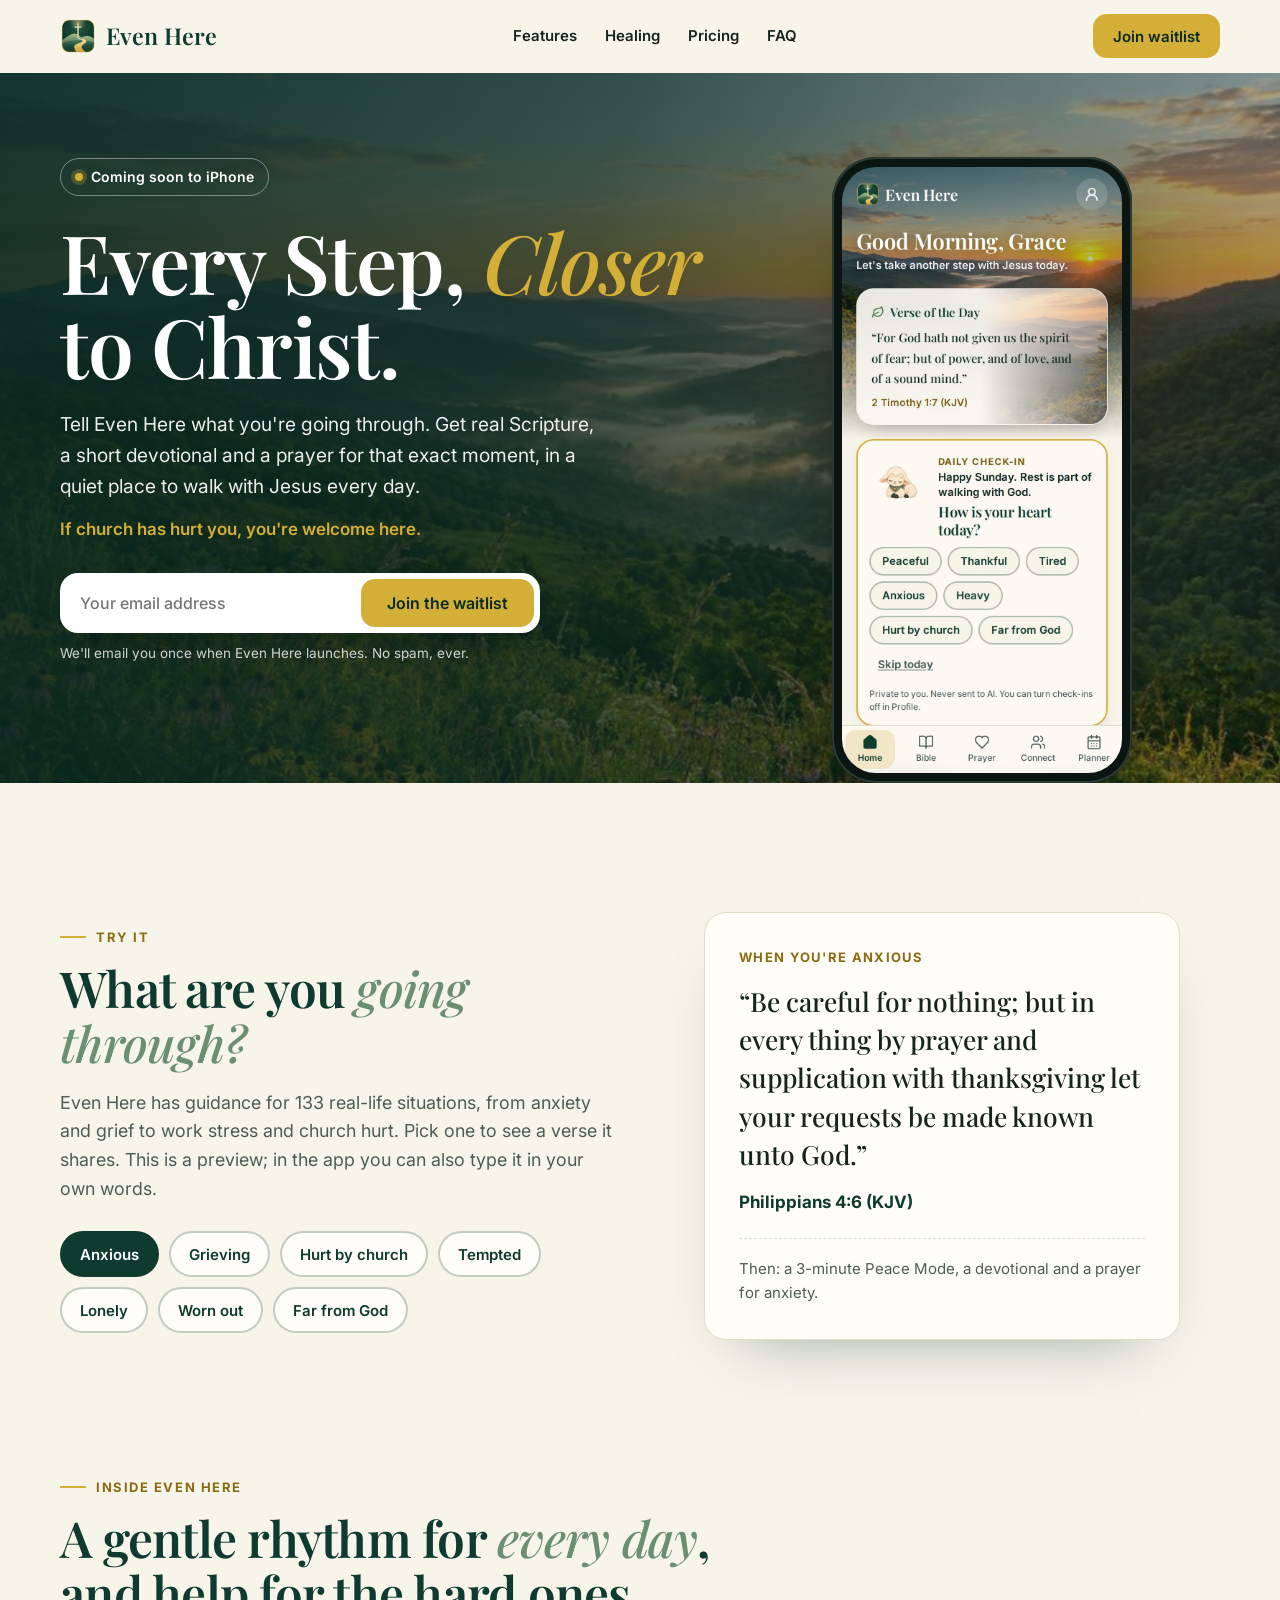
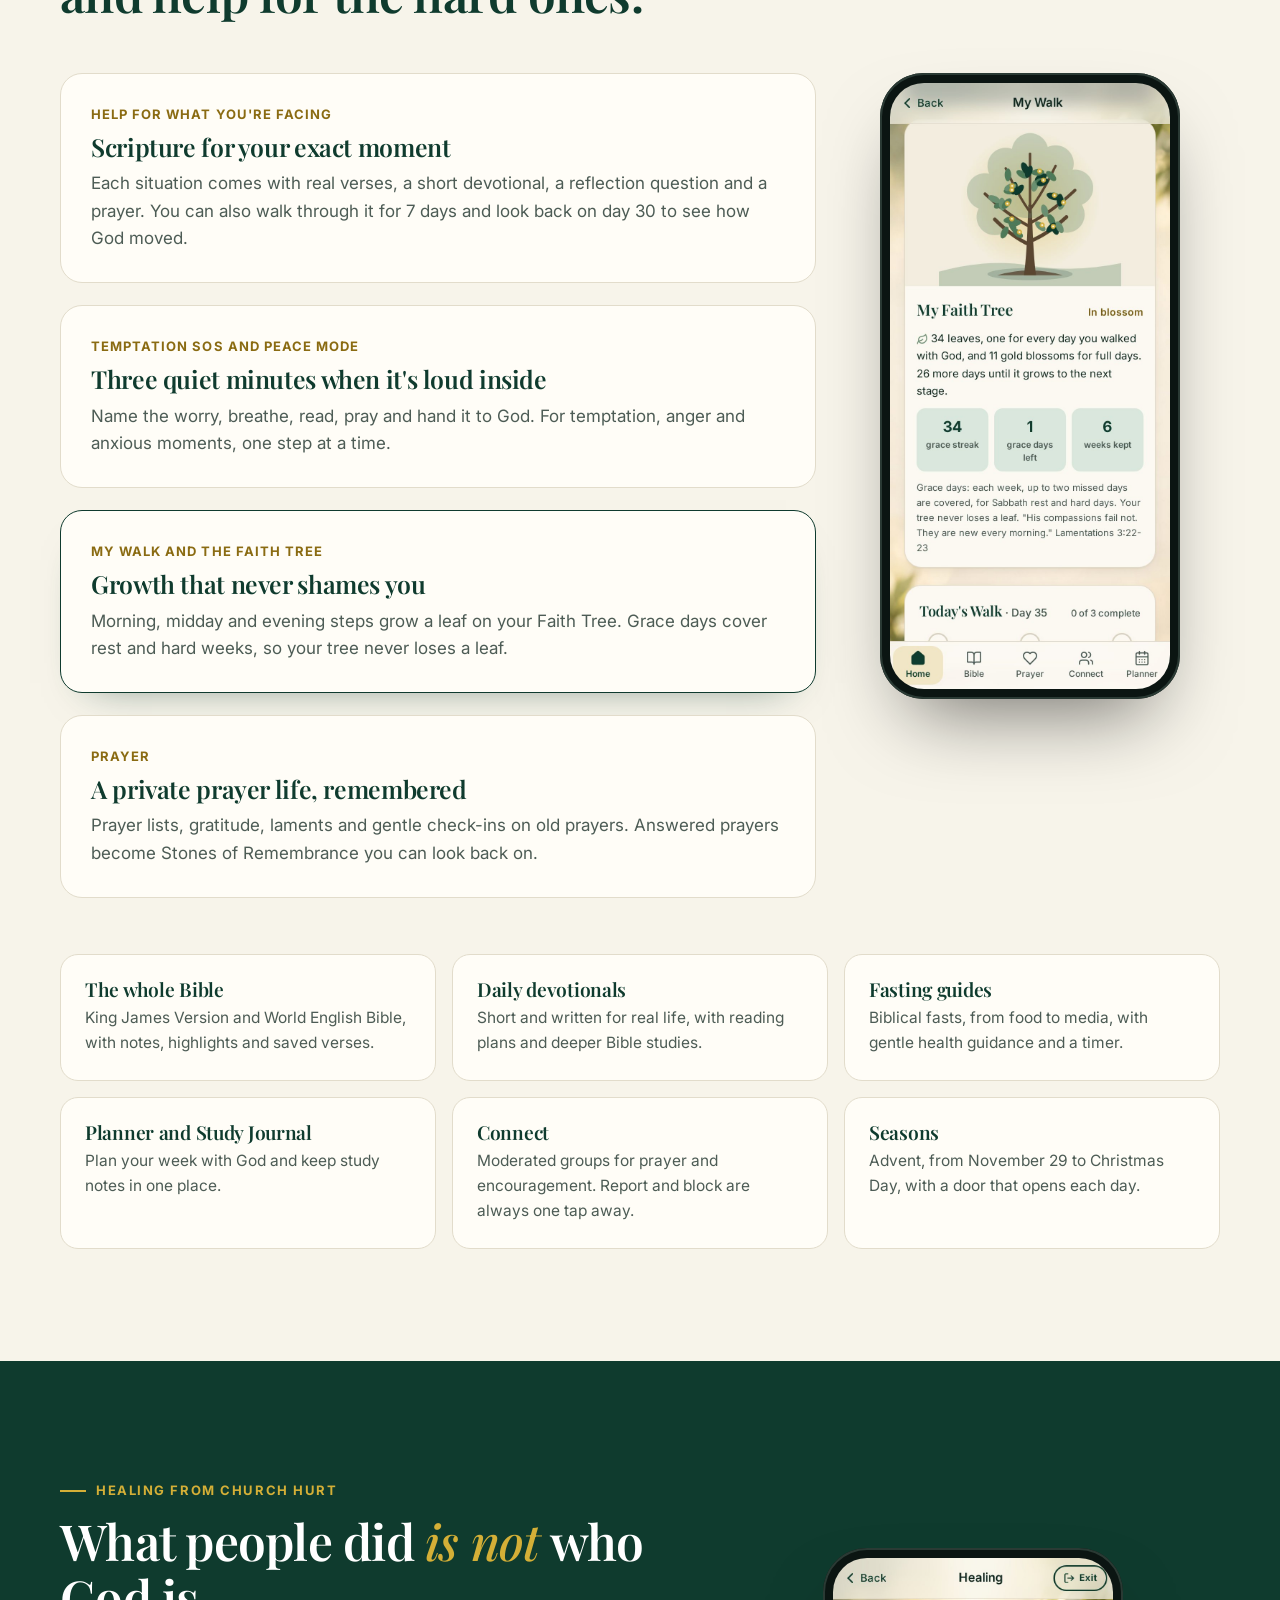
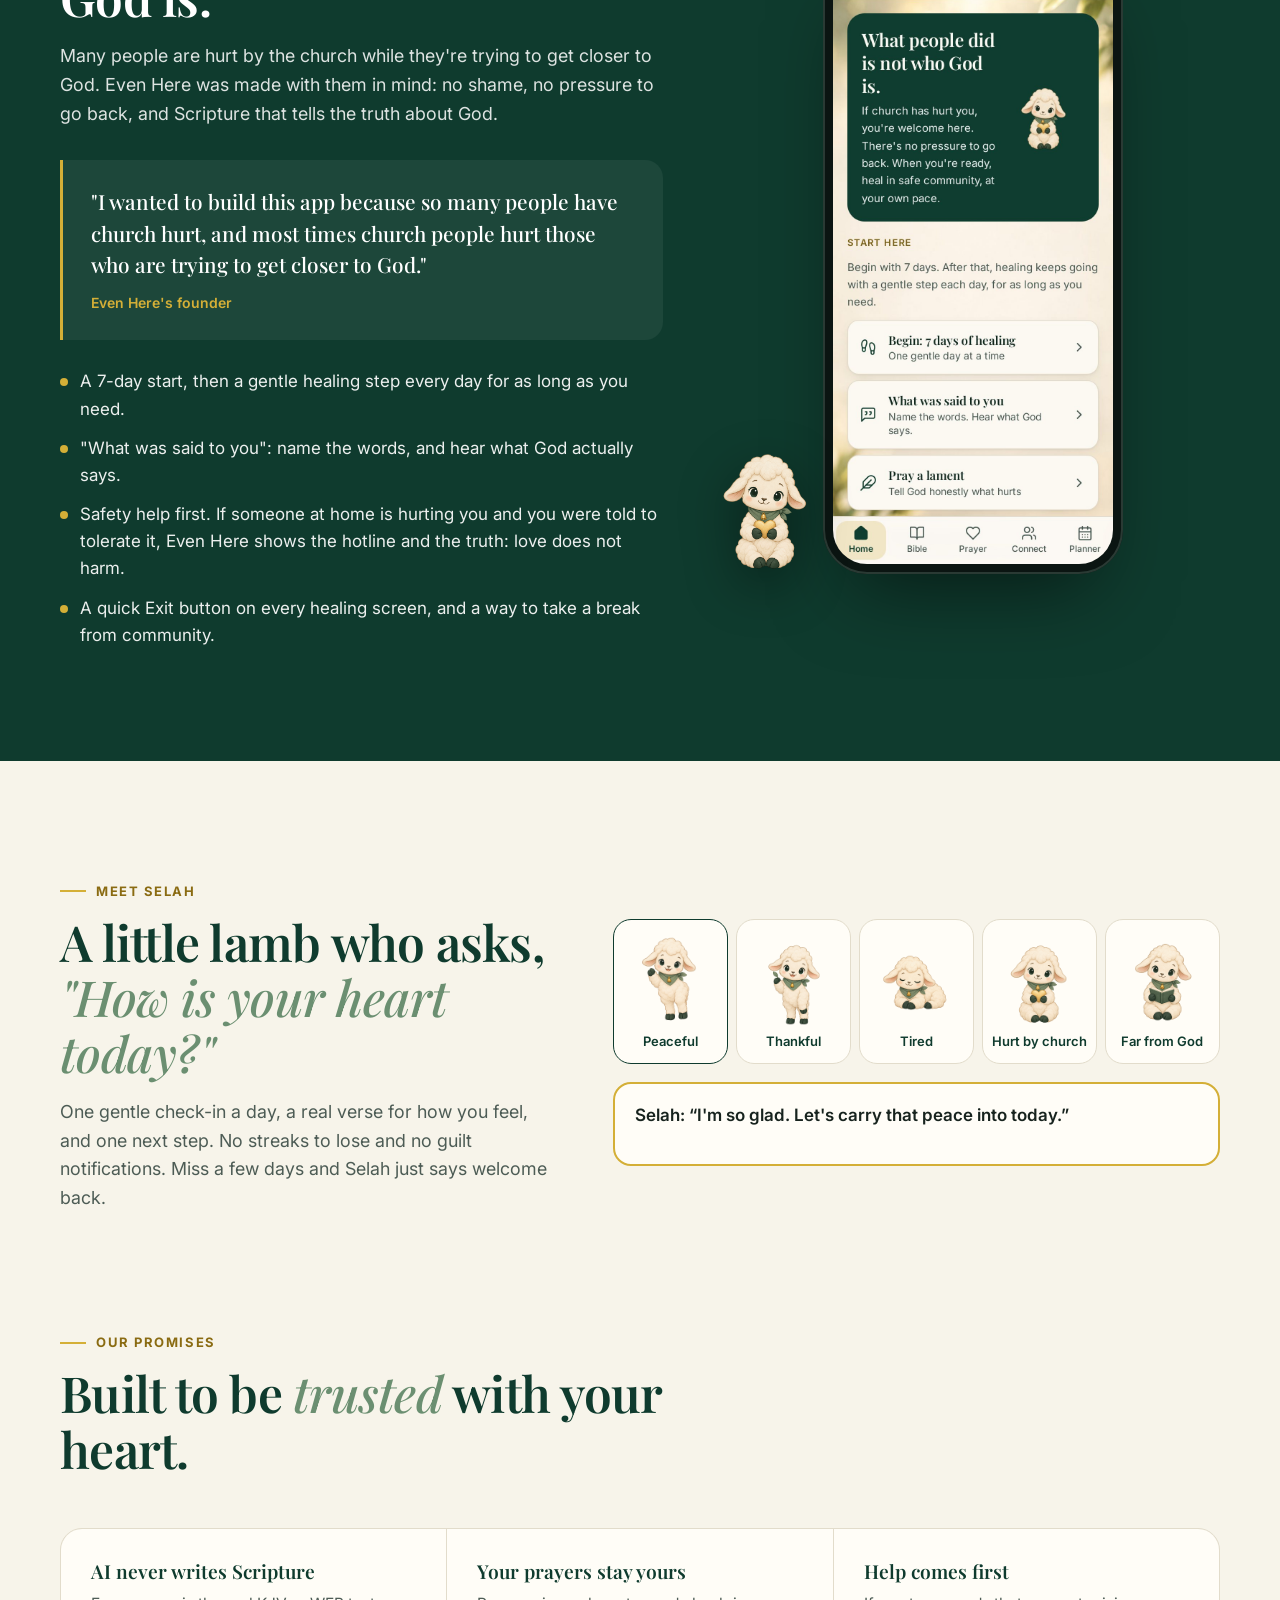
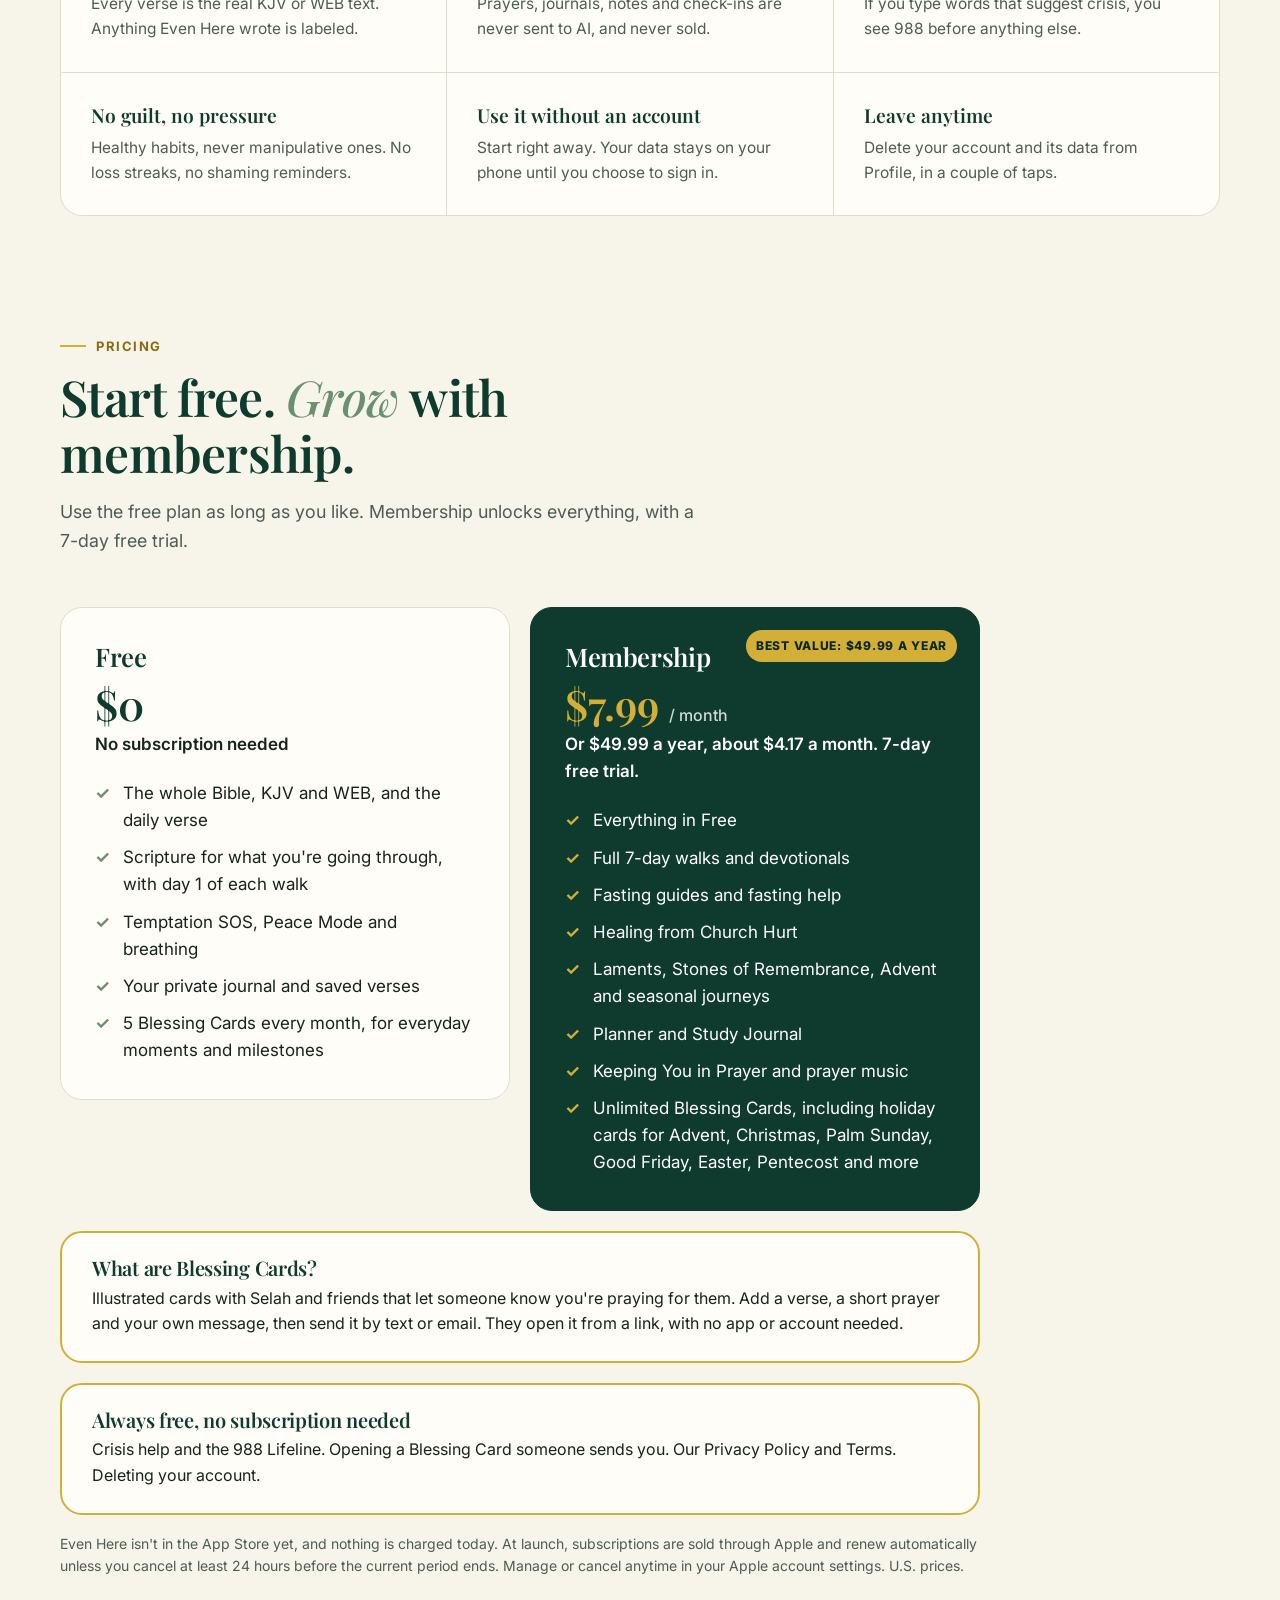
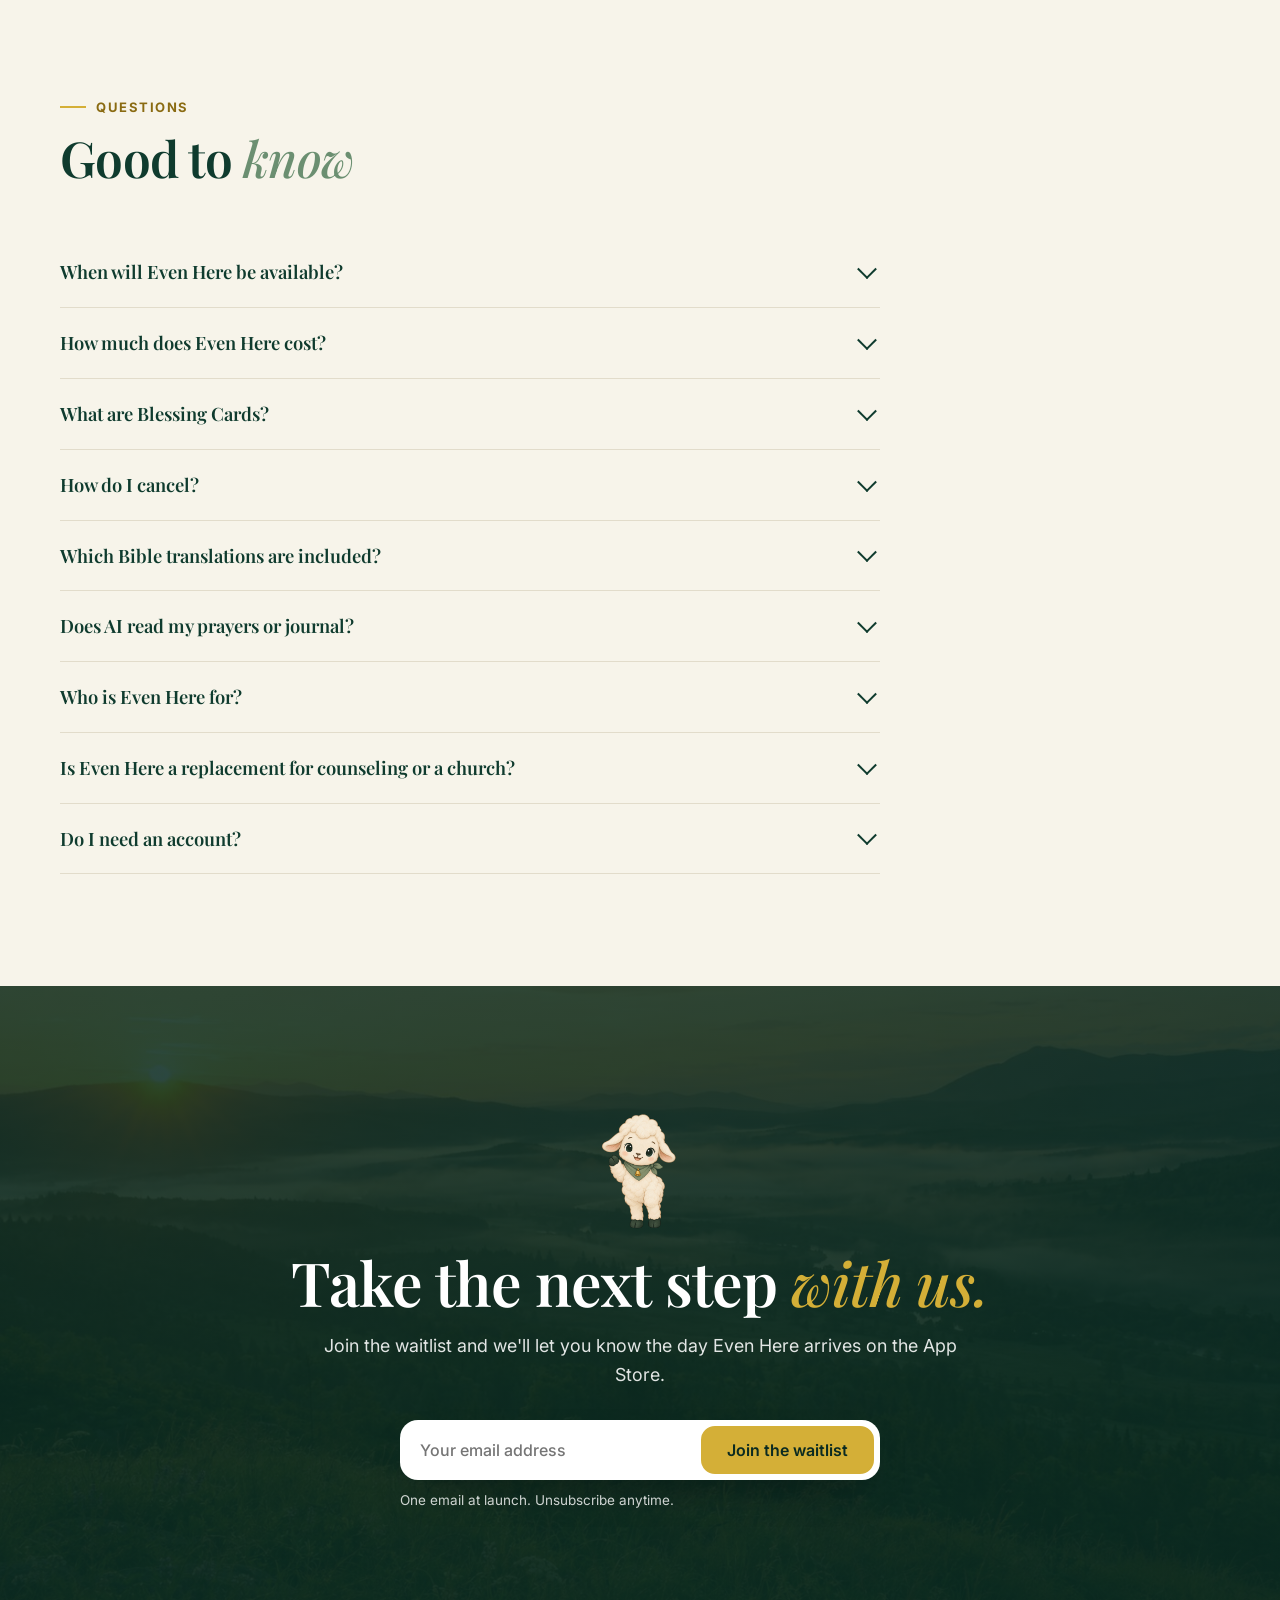
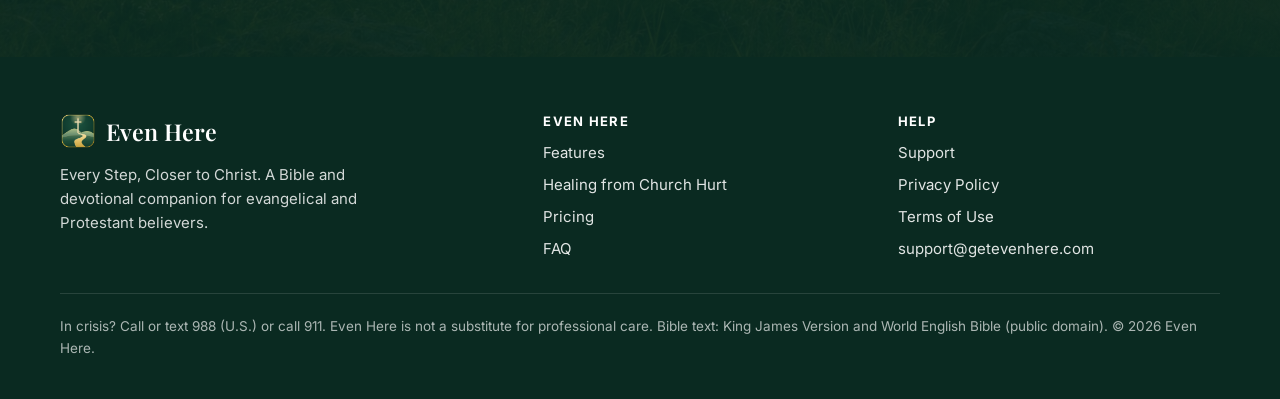
==== index.html @ 56579737 "Update website" ====
<!doctype html>
<html lang="en" class="no-js"><head>
<meta charset="utf-8" /><meta name="viewport" content="width=device-width, initial-scale=1" />
<title>Even Here | Every Step, Closer to Christ</title><meta name="description" content="A Bible and devotional app for what you&#x27;re going through: real Scripture, devotionals, prayer, fasting guides and healing from church hurt. Coming soon to iPhone." />
<meta name="theme-color" content="#0F3B2E" />
<meta property="og:title" content="Even Here | Every Step, Closer to Christ" /><meta property="og:description" content="A Bible and devotional app for what you&#x27;re going through: real Scripture, devotionals, prayer, fasting guides and healing from church hurt. Coming soon to iPhone." /><meta property="og:image" content="assets/logo-lockup.png" />
<link rel="icon" href="assets/favicon.png" /><link rel="apple-touch-icon" href="assets/apple-touch-icon.png" />
<link rel="preconnect" href="https://fonts.googleapis.com" /><link rel="preconnect" href="https://fonts.gstatic.com" crossorigin />
<link href="https://fonts.googleapis.com/css2?family=Inter:wght@400;500;600;700&family=Playfair+Display:ital,wght@0,500;0,600;0,700;1,500;1,600&display=swap" rel="stylesheet" />
<link rel="stylesheet" href="styles.css" />
</head><body id="top">
<a class="skip" href="#main">Skip to content</a>
<header class="nav"><div class="wrap">
  <a class="brand" href="#top" aria-label="Even Here home"><img src="assets/logo.png" alt="" width="36" height="36" />Even Here</a>
  <nav aria-label="Main"><ul><li><a href="#features">Features</a></li><li><a href="#healing">Healing</a></li><li><a href="#pricing">Pricing</a></li><li><a href="#faq">FAQ</a></li></ul></nav>
  <a class="btn gold" href="#wl-hero">Join waitlist</a>
</div></header>
<main id="main">
  <section class="hero">
    <div class="bg" aria-hidden="true" data-parallax></div>
    <div class="wrap">
      <div class="copy">
        <span class="badge-soon"><i></i> Coming soon to iPhone</span>
        <h1>Every Step, <em>Closer</em> to Christ.</h1>
        <p class="sub">Tell Even Here what you're going through. Get real Scripture, a short devotional and a prayer for that exact moment, in a quiet place to walk with Jesus every day.</p>
        <p class="welcome">If church has hurt you, you're welcome here.</p>
        <form class="waitlist" data-waitlist="hero" novalidate>
          <label for="wl-hero" class="sr">Email address</label>
          <div class="row">
            <input id="wl-hero" type="email" name="email" autocomplete="email" placeholder="Your email address" required maxlength="254" />
            <button class="btn gold" type="submit">Join the waitlist</button>
          </div>
          <p class="note">We'll email you once when Even Here launches. No spam, ever.</p>
          <p class="msg" role="status" aria-live="polite"></p>
        </form>
      </div>
      <div class="phone"><img src="assets/shots/home.jpg" alt="Even Here Home screen with the Verse of the Day and a daily check-in from Selah the lamb" width="390" height="844" fetchpriority="high" /></div>
    </div>
  </section>

  <section class="block" id="try">
    <div class="wrap try">
      <div class="reveal">
        <span class="kicker">Try it</span>
        <h2>What are you <em>going through?</em></h2>
        <p class="lede" style="margin-top:18px">Even Here has guidance for 133 real-life situations, from anxiety and grief to work stress and church hurt. Pick one to see a verse it shares. This is a preview; in the app you can also type it in your own words.</p>
        <div class="chips" role="group" aria-label="Choose a situation"></div>
      </div>
      <figure class="verse reveal" aria-live="polite">
        <div class="for"></div>
        <blockquote></blockquote>
        <cite></cite>
        <p class="then"></p>
      </figure>
    </div>
  </section>

  <section class="block" id="features" style="padding-top:0">
    <div class="wrap">
      <div class="head reveal">
        <span class="kicker">Inside Even Here</span>
        <h2>A gentle rhythm for <em>every day</em>, and help for the hard ones.</h2>
      </div>
      <div class="tour">
        <div class="steps">
          <article class="step" data-shot="assets/shots/situation.jpg">
            <div class="tag">Help for what you're facing</div>
            <h3>Scripture for your exact moment</h3>
            <p>Each situation comes with real verses, a short devotional, a reflection question and a prayer. You can also walk through it for 7 days and look back on day 30 to see how God moved.</p>
            <div class="phone sm mobile-shot"><img src="assets/shots/situation.jpg" alt="Anxiety and constant worry situation page" loading="lazy" width="390" height="844" /></div>
          </article>
          <article class="step" data-shot="assets/shots/peace.jpg">
            <div class="tag">Temptation SOS and Peace Mode</div>
            <h3>Three quiet minutes when it's loud inside</h3>
            <p>Name the worry, breathe, read, pray and hand it to God. For temptation, anger and anxious moments, one step at a time.</p>
            <div class="phone sm mobile-shot"><img src="assets/shots/peace.jpg" alt="Peace Mode, step 1: name what's weighing on you" loading="lazy" width="390" height="844" /></div>
          </article>
          <article class="step" data-shot="assets/shots/walk.jpg">
            <div class="tag">My Walk and the Faith Tree</div>
            <h3>Growth that never shames you</h3>
            <p>Morning, midday and evening steps grow a leaf on your Faith Tree. Grace days cover rest and hard weeks, so your tree never loses a leaf.</p>
            <div class="phone sm mobile-shot"><img src="assets/shots/walk.jpg" alt="My Walk with a Faith Tree in blossom" loading="lazy" width="390" height="844" /></div>
          </article>
          <article class="step" data-shot="assets/shots/prayer.jpg">
            <div class="tag">Prayer</div>
            <h3>A private prayer life, remembered</h3>
            <p>Prayer lists, gratitude, laments and gentle check-ins on old prayers. Answered prayers become Stones of Remembrance you can look back on.</p>
            <div class="phone sm mobile-shot"><img src="assets/shots/prayer.jpg" alt="Prayer tab with prayer lists, laments and Stones of Remembrance" loading="lazy" width="390" height="844" /></div>
          </article>
        </div>
        <div class="stick" aria-hidden="true"><div class="phone"><img id="tour-shot" src="assets/shots/situation.jpg" alt="" width="390" height="844" /></div></div>
      </div>

      <div class="grid">
        <div class="card reveal"><h3>The whole Bible</h3><p>King James Version and World English Bible, with notes, highlights and saved verses.</p></div>
        <div class="card reveal"><h3>Daily devotionals</h3><p>Short and written for real life, with reading plans and deeper Bible studies.</p></div>
        <div class="card reveal"><h3>Fasting guides</h3><p>Biblical fasts, from food to media, with gentle health guidance and a timer.</p></div>
        <div class="card reveal"><h3>Planner and Study Journal</h3><p>Plan your week with God and keep study notes in one place.</p></div>
        <div class="card reveal"><h3>Connect</h3><p>Moderated groups for prayer and encouragement. Report and block are always one tap away.</p></div>
        <div class="card reveal"><h3>Seasons</h3><p>Advent, from November 29 to Christmas Day, with a door that opens each day.</p></div>
      </div>
    </div>
  </section>

  <section class="block dark healing" id="healing">
    <div class="wrap">
      <div class="reveal">
        <span class="kicker">Healing from Church Hurt</span>
        <h2>What people did <em>is not</em> who God is.</h2>
        <p class="lede" style="margin-top:18px">Many people are hurt by the church while they're trying to get closer to God. Even Here was made with them in mind: no shame, no pressure to go back, and Scripture that tells the truth about God.</p>
        <div class="quote">
          <p>"I wanted to build this app because so many people have church hurt, and most times church people hurt those who are trying to get closer to God."</p>
          <span>Even Here's founder</span>
        </div>
        <ul>
          <li>A 7-day start, then a gentle healing step every day for as long as you need.</li>
          <li>"What was said to you": name the words, and hear what God actually says.</li>
          <li>Safety help first. If someone at home is hurting you and you were told to tolerate it, Even Here shows the hotline and the truth: love does not harm.</li>
          <li>A quick Exit button on every healing screen, and a way to take a break from community.</li>
        </ul>
      </div>
      <div class="art reveal">
        <div class="phone"><img src="assets/shots/healing.jpg" alt="Healing from Church Hurt screen" loading="lazy" width="390" height="844" /></div>
        <img class="lamb" src="assets/lamb-comfort.png" alt="" width="512" height="512" />
      </div>
    </div>
  </section>

  <section class="block" id="selah">
    <div class="wrap selah">
      <div class="reveal">
        <span class="kicker">Meet Selah</span>
        <h2>A little lamb who asks, <em>"How is your heart today?"</em></h2>
        <p class="lede" style="margin-top:18px">One gentle check-in a day, a real verse for how you feel, and one next step. No streaks to lose and no guilt notifications. Miss a few days and Selah just says welcome back.</p>
      </div>
      <div class="reveal">
        <div class="poses" role="group" aria-label="Selah's check-ins"></div>
        <p class="say" aria-live="polite"></p>
      </div>
    </div>
  </section>

  <section class="block" id="promises" style="padding-top:0">
    <div class="wrap">
      <div class="head reveal">
        <span class="kicker">Our promises</span>
        <h2>Built to be <em>trusted</em> with your heart.</h2>
      </div>
      <div class="promises reveal">
        <div class="promise"><b>AI never writes Scripture</b><p>Every verse is the real KJV or WEB text. Anything Even Here wrote is labeled.</p></div>
        <div class="promise"><b>Your prayers stay yours</b><p>Prayers, journals, notes and check-ins are never sent to AI, and never sold.</p></div>
        <div class="promise"><b>Help comes first</b><p>If you type words that suggest crisis, you see 988 before anything else.</p></div>
        <div class="promise"><b>No guilt, no pressure</b><p>Healthy habits, never manipulative ones. No loss streaks, no shaming reminders.</p></div>
        <div class="promise"><b>Use it without an account</b><p>Start right away. Your data stays on your phone until you choose to sign in.</p></div>
        <div class="promise"><b>Leave anytime</b><p>Delete your account and its data from Profile, in a couple of taps.</p></div>
      </div>
    </div>
  </section>

  <section class="block" id="pricing" style="padding-top:0">
    <div class="wrap">
      <div class="head reveal">
        <span class="kicker">Pricing</span>
        <h2>Start free. <em>Grow</em> with membership.</h2>
        <p class="lede">Use the free plan as long as you like. Membership unlocks everything, with a 7-day free trial.</p>
      </div>
      <div class="plans">
        <div class="plan reveal">
          <h3>Free</h3>
          <div class="price">$0</div>
          <p style="margin-top:6px;font-weight:600">No subscription needed</p>
          <ul>
            <li>The whole Bible, KJV and WEB, and the daily verse</li>
            <li>Scripture for what you're going through, with day 1 of each walk</li>
            <li>Temptation SOS, Peace Mode and breathing</li>
            <li>Your private journal and saved verses</li>
            <li>5 Blessing Cards every month, for everyday moments and milestones</li>
          </ul>
        </div>
        <div class="plan plus reveal">
          <span class="soon">Best value: $49.99 a year</span>
          <h3>Membership</h3>
          <div class="price">$7.99 <small>/ month</small></div>
          <p style="margin-top:6px;font-weight:600">Or $49.99 a year, about $4.17 a month. 7-day free trial.</p>
          <ul>
            <li>Everything in Free</li>
            <li>Full 7-day walks and devotionals</li>
            <li>Fasting guides and fasting help</li>
            <li>Healing from Church Hurt</li>
            <li>Laments, Stones of Remembrance, Advent and seasonal journeys</li>
            <li>Planner and Study Journal</li>
            <li>Keeping You in Prayer and prayer music</li>
            <li>Unlimited Blessing Cards, including holiday cards for Advent, Christmas, Palm Sunday, Good Friday, Easter, Pentecost and more</li>
          </ul>
        </div>
      </div>
      <div class="always reveal">
        <h3>What are Blessing Cards?</h3>
        <p>Illustrated cards with Selah and friends that let someone know you're praying for them. Add a verse, a short prayer and your own message, then send it by text or email. They open it from a link, with no app or account needed.</p>
      </div>
      <div class="always reveal">
        <h3>Always free, no subscription needed</h3>
        <p>Crisis help and the 988 Lifeline. Opening a Blessing Card someone sends you. Our Privacy Policy and Terms. Deleting your account.</p>
      </div>
      <p class="fine center reveal">Even Here isn't in the App Store yet, and nothing is charged today. At launch, subscriptions are sold through Apple and renew automatically unless you cancel at least 24 hours before the current period ends. Manage or cancel anytime in your Apple account settings. U.S. prices.</p>
    </div>
  </section>

  <section class="block" id="faq" style="padding-top:0">
    <div class="wrap">
      <div class="head reveal"><span class="kicker">Questions</span><h2>Good to <em>know</em></h2></div>
      <div class="faq"><details><summary>When will Even Here be available?</summary><div class="a"><p>Even Here is in private testing now and coming to iPhone. Join the waitlist and we&#x27;ll email you once on launch day.</p></div></details><details><summary>How much does Even Here cost?</summary><div class="a"><p>Even Here has a free plan, and membership is $7.99 a month or $49.99 a year with a 7-day free trial. Free includes the Bible, Scripture for what you&#x27;re going through, Temptation SOS, Peace Mode, a private journal and 5 Blessing Cards every month. Membership unlocks everything else, and there&#x27;s no weekly plan.</p><p>Some things are always free: crisis help, opening a Blessing Card someone sends you, our Privacy Policy and Terms, and deleting your account.</p></div></details><details><summary>What are Blessing Cards?</summary><div class="a"><p>Blessing Cards are illustrated cards that let someone know you&#x27;re praying for them, with a verse, a short prayer and your own message. The person opens it from a link, with no app or account needed.</p></div></details><details><summary>How do I cancel?</summary><div class="a"><p>Subscriptions are handled by Apple. Cancel anytime in your iPhone&#x27;s Settings under your Apple Account, then Subscriptions. Cancel at least 24 hours before your trial or billing period ends to avoid the next charge. Even Here isn&#x27;t in the App Store yet, so nothing is charged today.</p></div></details><details><summary>Which Bible translations are included?</summary><div class="a"><p>The King James Version and the World English Bible, both in the public domain. Every verse is the real text, never written or changed by AI.</p></div></details><details><summary>Does AI read my prayers or journal?</summary><div class="a"><p>No. Prayers, journal entries, notes, check-ins and healing reflections are never sent to AI. Only the words you type into &quot;What are you facing?&quot; are used to suggest a matching situation, and they aren&#x27;t stored.</p></div></details><details><summary>Who is Even Here for?</summary><div class="a"><p>Evangelical and Protestant Christians, new believers, and anyone walking back toward God, including people who have been hurt by church.</p></div></details><details><summary>Is Even Here a replacement for counseling or a church?</summary><div class="a"><p>No. Even Here is a devotional companion. It isn&#x27;t therapy, medical advice or emergency help. If you&#x27;re in crisis, call or text 988 in the U.S., or call 911.</p></div></details><details><summary>Do I need an account?</summary><div class="a"><p>No. You can start right away and everything stays on your phone. Sign in if you want your saved verses and journal to sync, and delete your account anytime from Profile.</p></div></details></div>
    </div>
  </section>

  <section class="block closing">
    <div class="bg" aria-hidden="true"></div>
    <div class="wrap">
      <img class="lamb reveal" src="assets/lamb-hello.png" alt="Selah the lamb waving" width="512" height="512" />
      <h2 class="reveal">Take the next step <em>with us.</em></h2>
      <p class="lede reveal" style="margin:16px auto 0;text-align:center">Join the waitlist and we'll let you know the day Even Here arrives on the App Store.</p>
      <form class="waitlist" data-waitlist="closing" novalidate>
        <label for="wl-close" class="sr">Email address</label>
        <div class="row">
          <input id="wl-close" type="email" name="email" autocomplete="email" placeholder="Your email address" required maxlength="254" />
          <button class="btn gold" type="submit">Join the waitlist</button>
        </div>
        <p class="note">One email at launch. Unsubscribe anytime.</p>
        <p class="msg" role="status" aria-live="polite"></p>
      </form>
    </div>
  </section>
</main>

<footer><div class="wrap">
  <div><a class="brand" href="index.html"><img src="assets/logo.png" alt="" width="36" height="36" />Even Here</a>
  <p style="margin-top:14px;max-width:34ch">Every Step, Closer to Christ. A Bible and devotional companion for evangelical and Protestant believers.</p></div>
  <div><h4>Even Here</h4><ul><li><a href="index.html#features">Features</a></li><li><a href="index.html#healing">Healing from Church Hurt</a></li><li><a href="index.html#pricing">Pricing</a></li><li><a href="index.html#faq">FAQ</a></li></ul></div>
  <div><h4>Help</h4><ul><li><a href="support.html">Support</a></li><li><a href="privacy.html">Privacy Policy</a></li><li><a href="terms.html">Terms of Use</a></li><li><a href="mailto:support@getevenhere.com">support@getevenhere.com</a></li></ul></div>
  <p class="legal">In crisis? Call or text 988 (U.S.) or call 911. Even Here is not a substitute for professional care. Bible text: King James Version and World English Bible (public domain). © 2026 Even Here.</p>
</div></footer>
<script src="main.js" defer></script>
</body></html>
---- styles.css ----
:root {
  --forest: #0f3b2e;
  --forest-2: #0a2a21;
  --sage: #6b8f71;
  --sage-soft: #e3ebe2;
  --cream: #f7f4ea;
  --paper: #fffdf7;
  --gold: #d4af37;
  --gold-ink: #8a6b12;
  --ink: #17231e;
  --muted: #4d5c55;
  --line: #e2dccb;
  --serif: "Playfair Display", Georgia, serif;
  --sans: "Inter", system-ui, -apple-system, sans-serif;
  --r: 22px;
  --wrap: 1160px;
}
* { box-sizing: border-box; }
html { scroll-behavior: smooth; }
@media (prefers-reduced-motion: reduce) { html { scroll-behavior: auto; } *, *::before, *::after { animation: none !important; transition: none !important; } }
body { margin: 0; background: var(--cream); color: var(--ink); font: 400 17px/1.6 var(--sans); -webkit-font-smoothing: antialiased; }
img { max-width: 100%; height: auto; display: block; }
a { color: inherit; }
h1, h2, h3 { font-family: var(--serif); font-weight: 600; letter-spacing: -0.015em; line-height: 1.12; margin: 0; color: var(--forest); }
h2 { font-size: clamp(2rem, 4.2vw, 3.1rem); }
h2 em, h1 em { font-style: italic; font-weight: 500; color: var(--sage); }
.dark h2 em, .dark h1 em { color: var(--gold); }
p { margin: 0; }
.wrap { width: min(var(--wrap), 100% - 40px); margin-inline: auto; }
.kicker { font: 700 13px/1 var(--sans); letter-spacing: .12em; text-transform: uppercase; color: var(--gold-ink); margin-bottom: 16px; display: inline-flex; gap: 10px; align-items: center; }
.kicker::before { content: ""; width: 26px; height: 2px; background: var(--gold); }
.dark .kicker { color: var(--gold); }
.lede { font-size: 1.12rem; color: var(--muted); max-width: 40rem; }
.dark { background: var(--forest); color: #eef2ec; }
.dark h2, .dark h3 { color: #fff; }
.dark .lede { color: rgba(255,255,255,.86); }
.skip { position: absolute; left: -999px; top: 8px; background: var(--forest); color: #fff; padding: 10px 14px; border-radius: 10px; z-index: 100; }
.skip:focus { left: 8px; }
:focus-visible { outline: 3px solid var(--gold); outline-offset: 3px; border-radius: 6px; }

/* Buttons */
.btn { display: inline-flex; align-items: center; justify-content: center; gap: 8px; height: 52px; padding: 0 24px; border-radius: 14px; border: 2px solid var(--forest); background: var(--forest); color: #fff; font: 600 16px/1 var(--sans); text-decoration: none; cursor: pointer; transition: transform .2s ease, background .2s ease, box-shadow .2s ease; }
.btn:hover { transform: translateY(-2px); box-shadow: 0 10px 24px -12px rgba(15,59,46,.6); }
.btn.ghost { background: transparent; color: var(--forest); }
.btn.gold { background: var(--gold); border-color: var(--gold); color: var(--forest-2); }
.dark .btn.ghost { color: #fff; border-color: rgba(255,255,255,.7); }
.link { color: var(--forest); font-weight: 600; text-decoration: none; background: linear-gradient(currentColor,currentColor) 0 100%/0 2px no-repeat; transition: background-size .25s ease; }
.link:hover { background-size: 100% 2px; }

/* Nav */
.nav { position: sticky; top: 0; z-index: 50; background: rgba(247,244,234,.86); backdrop-filter: blur(12px); border-bottom: 1px solid transparent; transition: border-color .2s; }
.nav.scrolled { border-color: var(--line); }
.nav .wrap { display: flex; align-items: center; justify-content: space-between; height: 72px; gap: 20px; }
.brand { display: flex; align-items: center; gap: 10px; text-decoration: none; font: 600 1.45rem/1 var(--serif); color: var(--forest); }
.brand img { width: 36px; height: 36px; border-radius: 9px; }
.nav ul { display: flex; gap: 28px; list-style: none; margin: 0; padding: 0; }
.nav ul a { text-decoration: none; font-weight: 600; font-size: 15px; color: var(--ink); }
.nav ul a:hover { color: var(--sage); }
.nav .btn { height: 44px; padding: 0 18px; font-size: 15px; }
@media (max-width: 860px) { .nav ul { display: none; } }

/* Hero */
.hero { position: relative; overflow: hidden; }
.hero .bg { position: absolute; inset: 0; background: url(assets/hero-valley.jpg) center 40%/cover; transform: scale(1.06); }
.hero .bg::after { content: ""; position: absolute; inset: 0; background: linear-gradient(100deg, rgba(10,42,33,.92) 0%, rgba(10,42,33,.74) 45%, rgba(10,42,33,.25) 100%); }
.hero .wrap { position: relative; display: grid; grid-template-columns: 1.15fr .85fr; gap: 40px; align-items: center; padding: 84px 0 0; }
.hero h1 { color: #fff; font-size: clamp(2.8rem, 6.4vw, 5.4rem); line-height: 1.02; }
.hero h1 em { color: var(--gold); }
.hero .sub { color: rgba(255,255,255,.92); font-size: 1.2rem; margin-top: 22px; max-width: 34rem; }
.hero .welcome { margin-top: 14px; color: var(--gold); font-weight: 600; }
.hero .copy { padding-bottom: 84px; }
.badge-soon { display: inline-flex; align-items: center; gap: 8px; border: 1px solid rgba(255,255,255,.4); color: #fff; border-radius: 999px; padding: 7px 14px; font-size: 14px; font-weight: 600; margin-bottom: 24px; }
.badge-soon i { width: 8px; height: 8px; border-radius: 50%; background: var(--gold); box-shadow: 0 0 0 4px rgba(212,175,55,.25); }
.hero .phone { align-self: end; justify-self: center; }
@media (max-width: 900px) { .hero .wrap { grid-template-columns: 1fr; padding-top: 56px; } .hero .copy { padding-bottom: 8px; } .hero .phone { width: 74%; max-width: 300px; } }

/* Waitlist form */
.waitlist { margin-top: 30px; max-width: 30rem; }
.waitlist .row { display: flex; gap: 8px; background: #fff; padding: 6px; border-radius: 18px; box-shadow: 0 18px 40px -20px rgba(0,0,0,.5); }
.waitlist input { flex: 1; min-width: 0; border: 0; background: transparent; font: 500 16px var(--sans); padding: 0 14px; color: var(--ink); }
.waitlist input:focus { outline: none; }
.waitlist .row:focus-within { outline: 3px solid var(--gold); }
.waitlist .btn { height: 48px; }
.waitlist .note { font-size: 13.5px; margin-top: 10px; color: rgba(255,255,255,.8); }
.waitlist .msg { margin-top: 10px; font-weight: 600; min-height: 1.4em; }
.waitlist .msg.ok { color: var(--gold); }
.waitlist .msg.err { color: #ffd4cc; }
.light-form .note { color: var(--muted); }
.light-form .msg.ok { color: var(--forest); }
.light-form .msg.err { color: #a3241a; }
.light-form .row { border: 2px solid var(--forest); box-shadow: none; }
@media (max-width: 480px) { .waitlist .row { flex-direction: column; } .waitlist input { height: 48px; } }

/* Phone frame */
.phone { position: relative; width: 300px; border-radius: 44px; padding: 10px; background: #0b1512; box-shadow: 0 40px 80px -30px rgba(0,0,0,.55), inset 0 0 0 2px #2a3a34; }
.phone img { border-radius: 34px; width: 100%; height: auto; aspect-ratio: 390/844; object-fit: cover; display: block; }
.phone.sm { width: 240px; border-radius: 36px; padding: 8px; }
.phone.sm img { border-radius: 28px; }

/* Sections */
section.block { padding: 112px 0; }
@media (max-width: 700px) { section.block { padding: 76px 0; } }
.head { max-width: 46rem; margin-bottom: 52px; }
.head .lede { margin-top: 18px; }

/* Try it */
.try { display: grid; grid-template-columns: 1fr 1fr; gap: 48px; align-items: center; }
.chips { display: flex; flex-wrap: wrap; gap: 10px; margin-top: 28px; }
.chip { height: 46px; padding: 0 18px; border-radius: 999px; border: 2px solid rgba(15,59,46,.25); background: var(--paper); color: var(--forest); font: 600 15px var(--sans); cursor: pointer; transition: all .2s; }
.chip:hover { border-color: var(--forest); }
.chip[aria-pressed="true"] { background: var(--forest); border-color: var(--forest); color: #fff; }
.verse { background: var(--paper); border: 1px solid var(--line); border-radius: var(--r); padding: 34px; box-shadow: 0 30px 60px -40px rgba(15,59,46,.5); position: relative; min-height: 300px; }
.verse .for { font-size: 13px; font-weight: 700; letter-spacing: .1em; text-transform: uppercase; color: var(--gold-ink); }
.verse blockquote { margin: 14px 0 0; font: 500 clamp(1.3rem, 2.4vw, 1.65rem)/1.45 var(--serif); color: var(--ink); transition: opacity .35s ease, transform .35s ease; }
.verse cite { display: block; margin-top: 16px; font-style: normal; font-weight: 700; color: var(--forest); }
.verse .then { margin-top: 22px; padding-top: 18px; border-top: 1px dashed var(--line); font-size: 15px; color: var(--muted); }
.verse.swap blockquote { opacity: 0; transform: translateY(8px); }
@media (max-width: 900px) { .try { grid-template-columns: 1fr; } }

/* Feature tour (sticky phone) */
.tour { display: grid; grid-template-columns: 1fr 340px; gap: 64px; }
.tour .steps { display: grid; gap: 22px; }
.tour .step { padding: 30px; border-radius: var(--r); border: 1px solid var(--line); background: var(--paper); transition: border-color .3s, box-shadow .3s; }
.tour .step.on { opacity: 1; border-color: var(--forest); box-shadow: 0 20px 40px -30px rgba(15,59,46,.6); }
.tour .step h3 { font-size: 1.55rem; }
.tour .step p { margin-top: 10px; color: var(--muted); }
.tour .step .tag { font-size: 13px; font-weight: 700; color: var(--gold-ink); letter-spacing: .08em; text-transform: uppercase; margin-bottom: 8px; }
.tour .stick { position: sticky; top: 104px; align-self: start; }
.tour .stick .phone img { transition: opacity .35s ease; }
.tour .step .mobile-shot { display: none; }
@media (max-width: 900px) {
  .tour { grid-template-columns: 1fr; }
  .tour .stick { display: none; }
  .tour .step { opacity: 1; }
  .tour .step .mobile-shot { display: block; margin: 22px auto 0; }
}

/* More features grid */
.grid { display: grid; grid-template-columns: repeat(3, 1fr); gap: 16px; margin-top: 56px; }
.card { background: var(--paper); border: 1px solid var(--line); border-radius: 18px; padding: 24px; transition: transform .25s ease, border-color .25s; }
.card:hover { transform: translateY(-4px); border-color: var(--sage); }
.card h3 { font-size: 1.2rem; }
.card p { margin-top: 6px; color: var(--muted); font-size: 15.5px; }
@media (max-width: 900px) { .grid { grid-template-columns: 1fr 1fr; } }
@media (max-width: 560px) { .grid { grid-template-columns: 1fr; } }

/* Healing */
.healing { position: relative; overflow: hidden; }
.healing .wrap { display: grid; grid-template-columns: 1.1fr .9fr; gap: 64px; align-items: center; }
.healing .quote { margin-top: 32px; padding: 26px 28px; border-left: 3px solid var(--gold); background: rgba(255,255,255,.06); border-radius: 0 18px 18px 0; }
.healing .quote p { font: 500 1.3rem/1.5 var(--serif); color: #fff; }
.healing .quote span { display: block; margin-top: 12px; font-size: 14px; font-weight: 600; color: var(--gold); }
.healing ul { margin: 28px 0 0; padding: 0; list-style: none; display: grid; gap: 12px; }
.healing li { display: flex; gap: 12px; align-items: flex-start; color: rgba(255,255,255,.92); }
.healing li::before { content: ""; flex: none; width: 8px; height: 8px; margin-top: 10px; border-radius: 50%; background: var(--gold); }
.healing .art { position: relative; display: flex; justify-content: center; }
.healing .art .lamb { position: absolute; left: -36px; bottom: -10px; width: 150px; filter: drop-shadow(0 16px 26px rgba(0,0,0,.4)); }
@media (max-width: 900px) { .healing .wrap { grid-template-columns: 1fr; } .healing .art .lamb { left: 0; width: 120px; } }

/* Selah */
.selah { display: grid; grid-template-columns: .9fr 1.1fr; gap: 56px; align-items: center; }
.poses { display: grid; grid-template-columns: repeat(5, 1fr); gap: 8px; }
.pose { text-align: center; background: var(--paper); border: 1px solid var(--line); border-radius: 18px; padding: 12px 6px 14px; cursor: pointer; transition: transform .25s, border-color .25s; font: 600 13px var(--sans); color: var(--forest); }
.pose img { width: 100%; aspect-ratio: 1; object-fit: contain; transition: transform .4s cubic-bezier(.3,1.6,.5,1); }
.pose:hover img, .pose[aria-pressed="true"] img { transform: translateY(-6px) rotate(-3deg); }
.pose[aria-pressed="true"] { border-color: var(--forest); }
.selah .say { margin-top: 18px; background: var(--paper); border: 2px solid var(--gold); border-radius: 18px; padding: 18px 20px; font-weight: 600; min-height: 84px; }
@media (max-width: 900px) { .selah { grid-template-columns: 1fr; } }

/* Promises */
.promises { display: grid; grid-template-columns: repeat(3, 1fr); gap: 1px; background: var(--line); border: 1px solid var(--line); border-radius: var(--r); overflow: hidden; }
.promise { background: var(--paper); padding: 30px; }
.promise b { display: block; font: 600 1.2rem/1.3 var(--serif); color: var(--forest); }
.promise p { margin-top: 8px; color: var(--muted); font-size: 15.5px; }
@media (max-width: 900px) { .promises { grid-template-columns: 1fr; } }

/* Pricing */
.plans { display: grid; grid-template-columns: 1fr 1fr; gap: 20px; max-width: 920px; align-items: start; }
.plan { border-radius: var(--r); padding: 34px; background: var(--paper); border: 1px solid var(--line); }
.plan.plus { background: var(--forest); color: #fff; border-color: var(--forest); position: relative; }
.plan h3 { font-size: 1.6rem; }
.plan.plus h3 { color: #fff; }
.price { margin-top: 12px; font: 600 2.6rem/1 var(--serif); color: var(--forest); }
.plan.plus .price { color: var(--gold); }
.price small { font: 500 16px var(--sans); color: var(--muted); }
.plan.plus .price small { color: rgba(255,255,255,.8); }
.plan ul { margin: 22px 0 0; padding: 0; list-style: none; display: grid; gap: 10px; }
.plan li { padding-left: 28px; position: relative; }
.plan li::before { content: "✓"; position: absolute; left: 0; font-weight: 700; color: var(--sage); }
.plan.plus li::before { color: var(--gold); }
.plan .fine { margin-top: 22px; font-size: 14px; color: var(--muted); }
.plan.plus .fine { color: rgba(255,255,255,.78); }
.soon { position: absolute; top: 22px; right: 22px; background: var(--gold); color: var(--forest-2); font-size: 12px; font-weight: 800; letter-spacing: .06em; text-transform: uppercase; padding: 6px 10px; border-radius: 999px; }
@media (max-width: 760px) { .plans { grid-template-columns: 1fr; } }
.always { max-width: 920px; margin-top: 20px; border-radius: var(--r); padding: 24px 30px; background: var(--paper); border: 2px solid var(--gold); }
.always h3 { font-size: 1.25rem; color: var(--forest); }
.always p { margin-top: 6px; color: var(--ink, #1d2a24); font-size: 16px; }
p.fine.center { max-width: 920px; margin-top: 18px; font-size: 14px; color: var(--muted); }

/* FAQ */
.faq { max-width: 820px; }
.faq details { border-bottom: 1px solid var(--line); }
.faq summary { list-style: none; cursor: pointer; padding: 22px 40px 22px 0; position: relative; font: 600 1.15rem/1.4 var(--serif); color: var(--forest); }
.faq summary::-webkit-details-marker { display: none; }
.faq summary::after { content: ""; position: absolute; right: 6px; top: 50%; width: 12px; height: 12px; border-right: 2px solid var(--forest); border-bottom: 2px solid var(--forest); transform: translateY(-70%) rotate(45deg); transition: transform .25s; }
.faq details[open] summary::after { transform: translateY(-30%) rotate(-135deg); }
.faq .a { padding: 0 0 22px; color: var(--muted); display: grid; gap: 10px; }

/* Closing */
.closing { text-align: center; position: relative; overflow: hidden; }
.closing .bg { position: absolute; inset: 0; background: url(assets/testimony-summit.jpg) center/cover; }
.closing .bg::after { content: ""; position: absolute; inset: 0; background: linear-gradient(180deg, rgba(10,42,33,.85), rgba(10,42,33,.94)); }
.closing .wrap { position: relative; display: grid; justify-items: center; }
.closing img.lamb { width: 140px; }
.closing h2 { color: #fff; margin-top: 10px; font-size: clamp(2.4rem, 5vw, 3.8rem); }
.closing .waitlist { margin-inline: auto; text-align: left; width: 100%; }

/* Footer */
footer { background: var(--forest-2); color: rgba(255,255,255,.82); padding: 56px 0 40px; font-size: 15px; }
footer .wrap { display: grid; grid-template-columns: 1.4fr 1fr 1fr; gap: 32px; }
footer .brand { color: #fff; }
footer h4 { margin: 0 0 12px; color: #fff; font: 700 13px var(--sans); letter-spacing: .1em; text-transform: uppercase; }
footer ul { list-style: none; padding: 0; margin: 0; display: grid; gap: 8px; }
footer a { text-decoration: none; color: rgba(255,255,255,.88); }
footer a:hover { color: var(--gold); }
footer .legal { grid-column: 1/-1; border-top: 1px solid rgba(255,255,255,.12); padding-top: 22px; font-size: 13.5px; color: rgba(255,255,255,.66); }
@media (max-width: 760px) { footer .wrap { grid-template-columns: 1fr; } }

.pending { display: inline-block; background: #fff3c4; color: #5a4300; border: 1px dashed #b8901a; border-radius: 8px; padding: 2px 8px; font-size: .92em; font-weight: 600; }
footer .pending { background: rgba(212,175,55,.15); color: var(--gold); border-color: rgba(212,175,55,.5); }

/* Reveal */
.reveal { opacity: 0; transform: translateY(22px); transition: opacity .7s ease, transform .7s ease; }
.reveal.in { opacity: 1; transform: none; }
.no-js .reveal { opacity: 1; transform: none; }

/* Doc pages */
.doc { padding: 64px 0 96px; }
.doc .wrap { max-width: 780px; }
.doc h1 { font-size: clamp(2.4rem, 5vw, 3.4rem); }
.doc .eff { margin-top: 10px; color: var(--muted); font-weight: 600; }
.doc .intro { margin-top: 22px; font-size: 1.12rem; }
.doc h2 { font-size: 1.6rem; margin-top: 44px; }
.doc p, .doc ul { margin-top: 12px; color: #2c3a34; }
.doc ul { padding-left: 22px; display: grid; gap: 8px; }
.doc .contact { margin-top: 44px; padding: 24px; border-radius: 18px; background: var(--sage-soft); }
.doc .contact h2 { margin-top: 0; }
.doc .toc { margin-top: 28px; display: flex; flex-wrap: wrap; gap: 8px; }
.doc .toc a { text-decoration: none; font-size: 14px; font-weight: 600; padding: 6px 12px; border-radius: 999px; border: 1px solid var(--line); background: var(--paper); }
.help-grid { display: grid; grid-template-columns: 1fr 1fr; gap: 14px; margin-top: 28px; }
.help-grid .card a { font-weight: 700; }
@media (max-width: 640px) { .help-grid { grid-template-columns: 1fr; } }

.sr { position: absolute; width: 1px; height: 1px; overflow: hidden; clip: rect(0 0 0 0); white-space: nowrap; }
.verse.swap blockquote, .verse.swap cite, .verse.swap .then, .verse.swap .for { opacity: 0; }
.verse blockquote, .verse cite, .verse .then, .verse .for { transition: opacity .26s ease; }
.closing h2 em { color: var(--gold); }
.closing .lede { color: rgba(255,255,255,.88); }
.closing .note { color: rgba(255,255,255,.8); }
.plan.plus h3 { padding-right: 118px; }
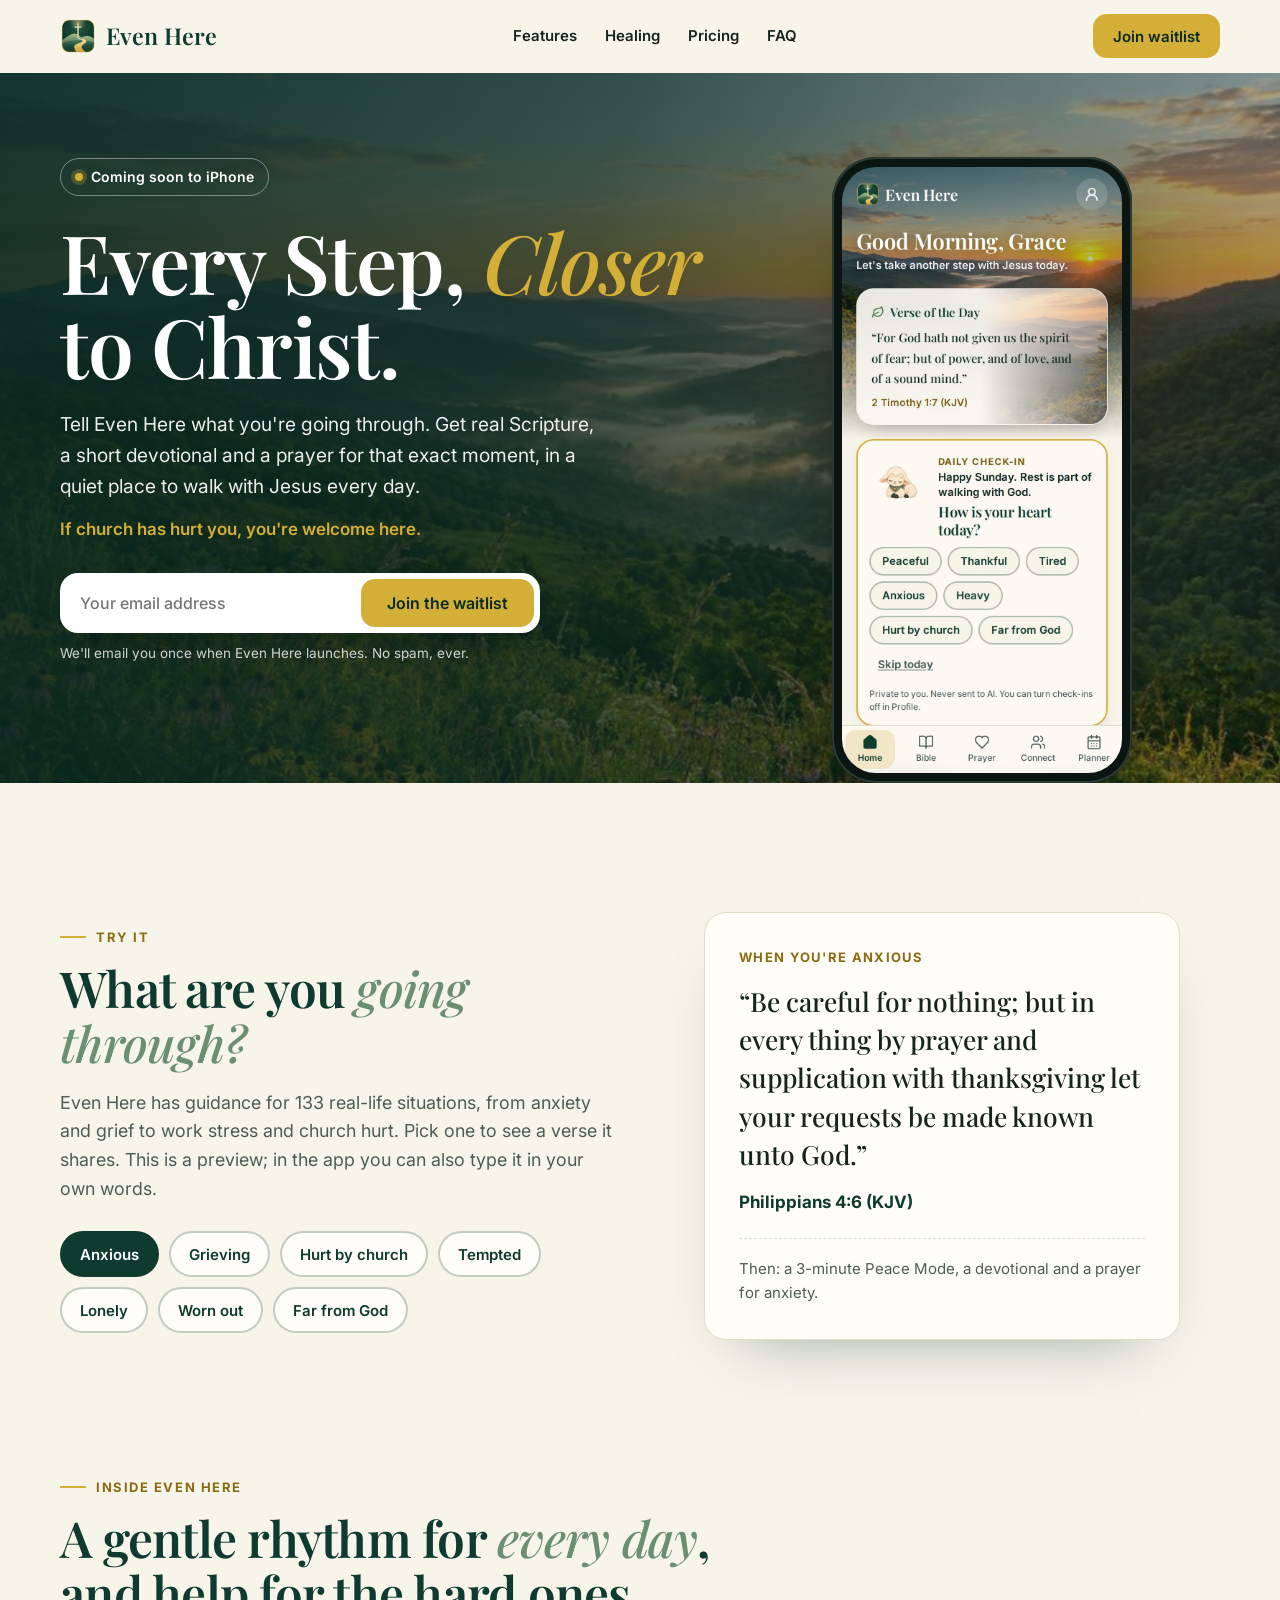
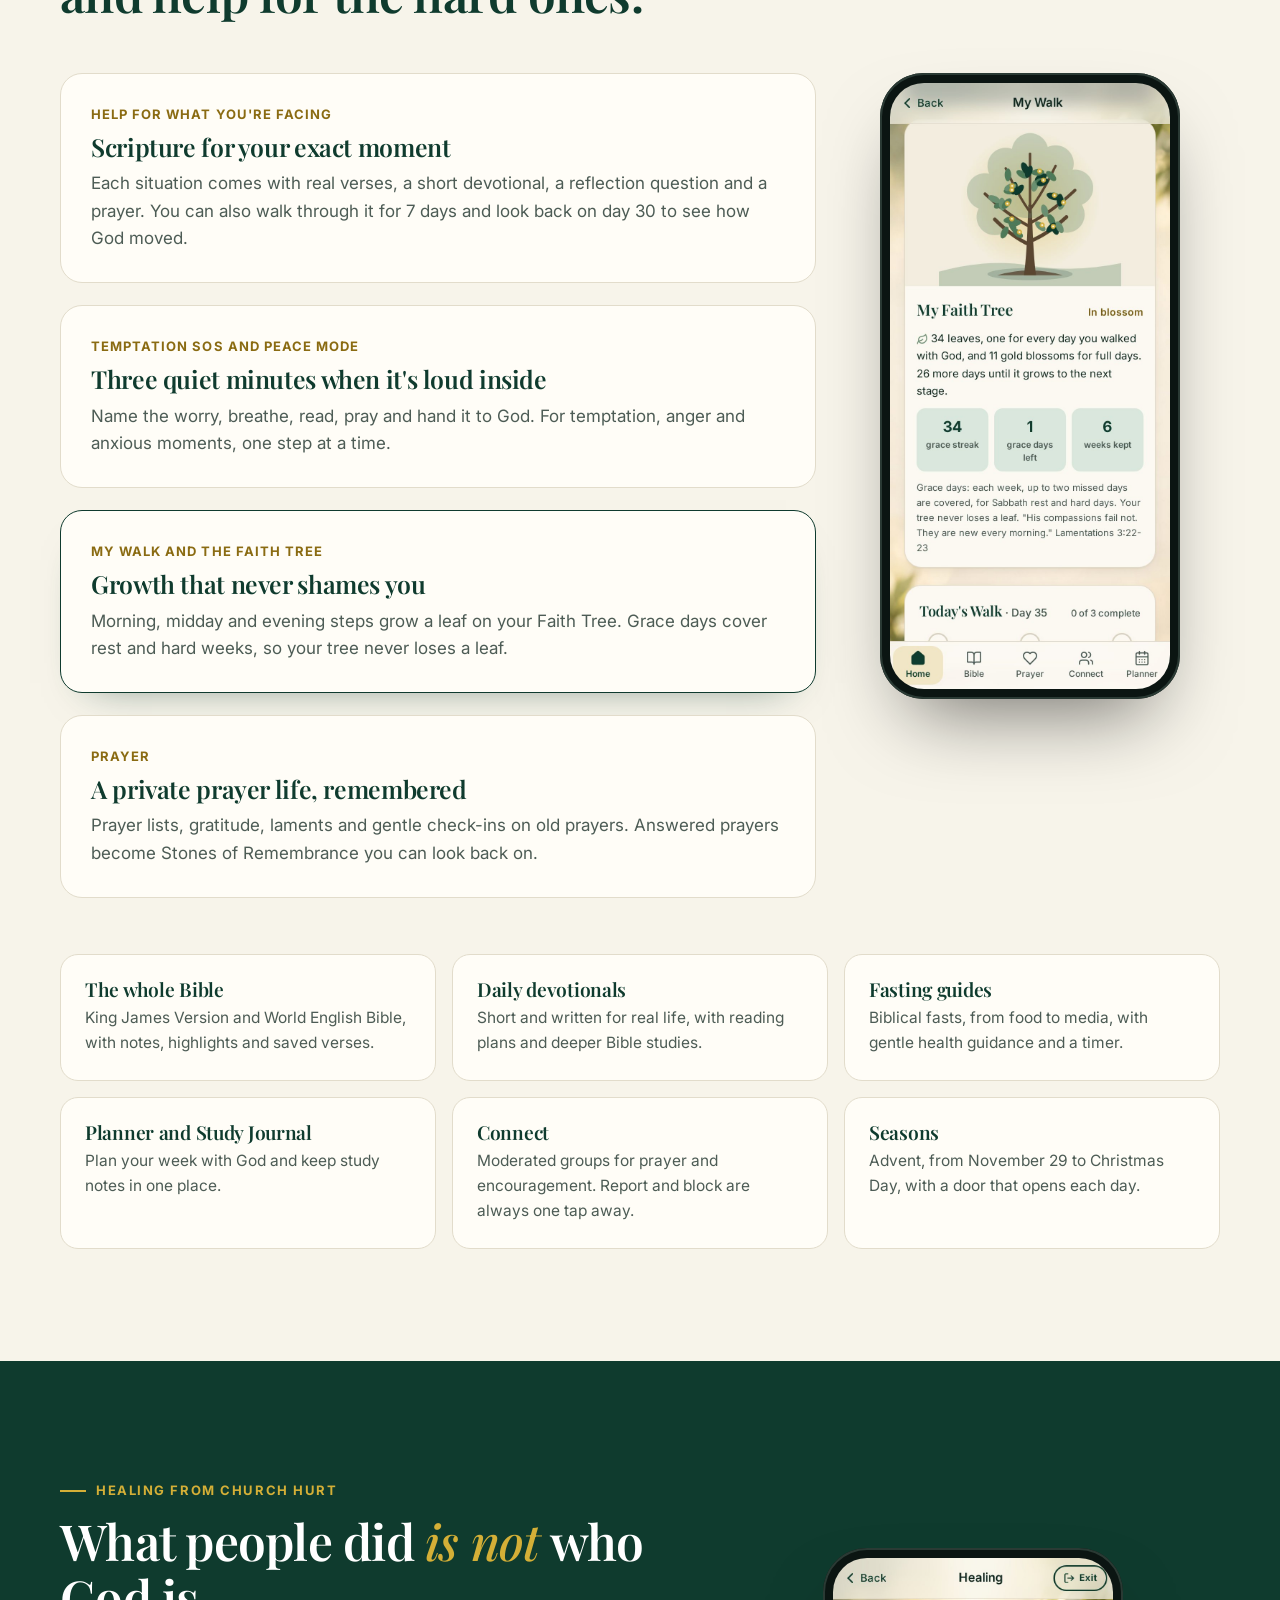
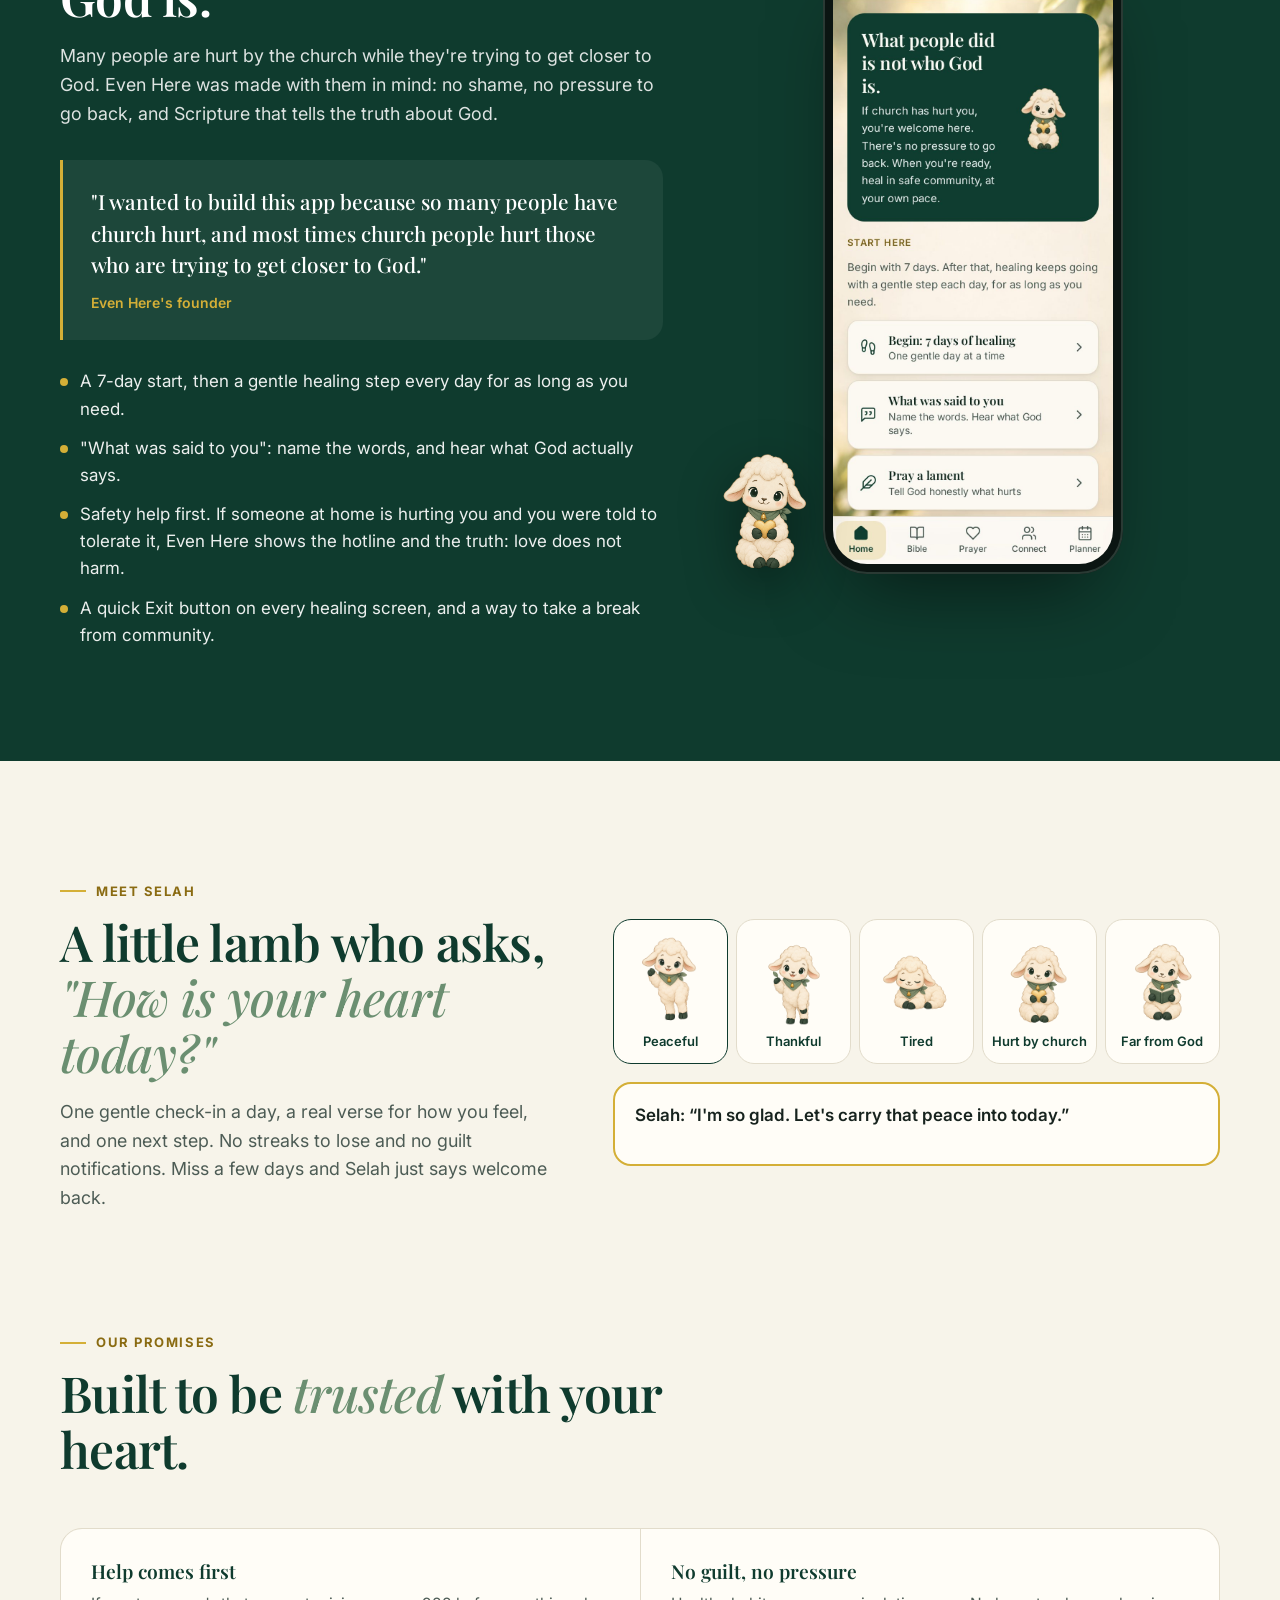
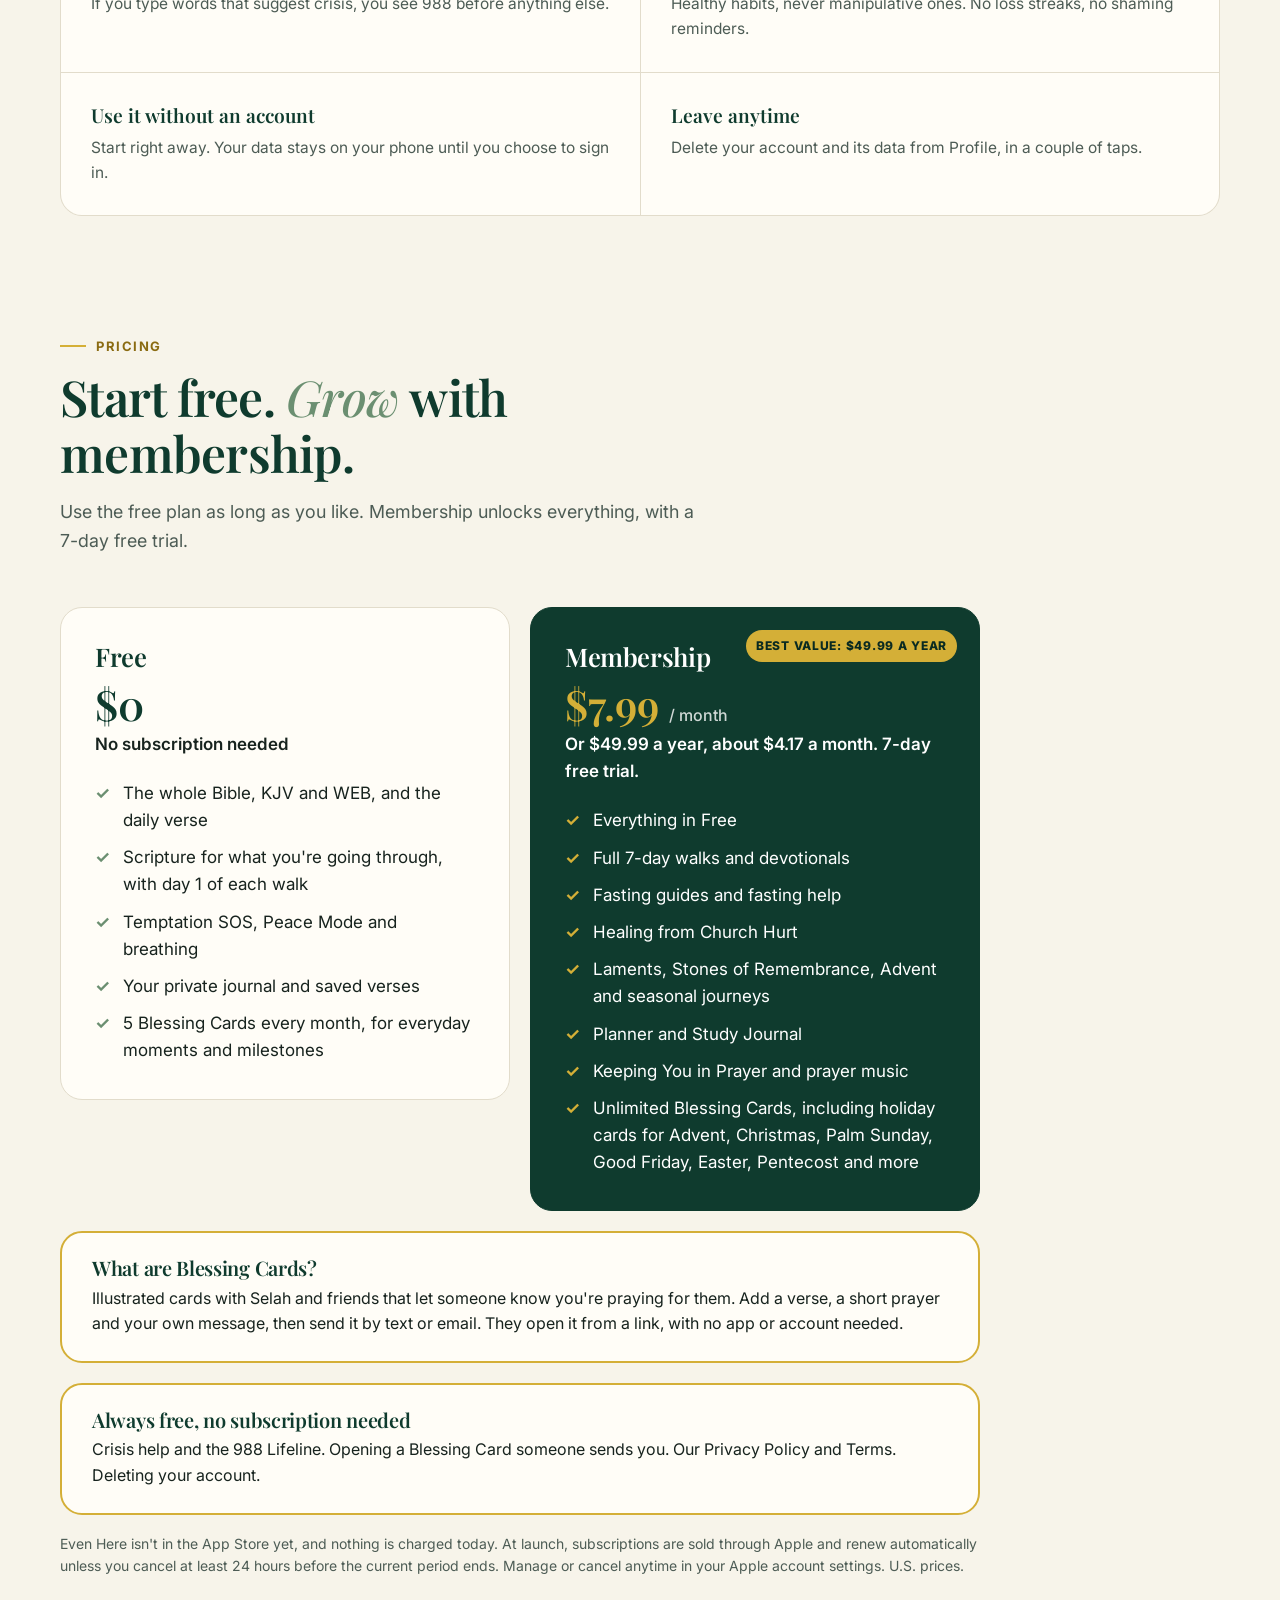
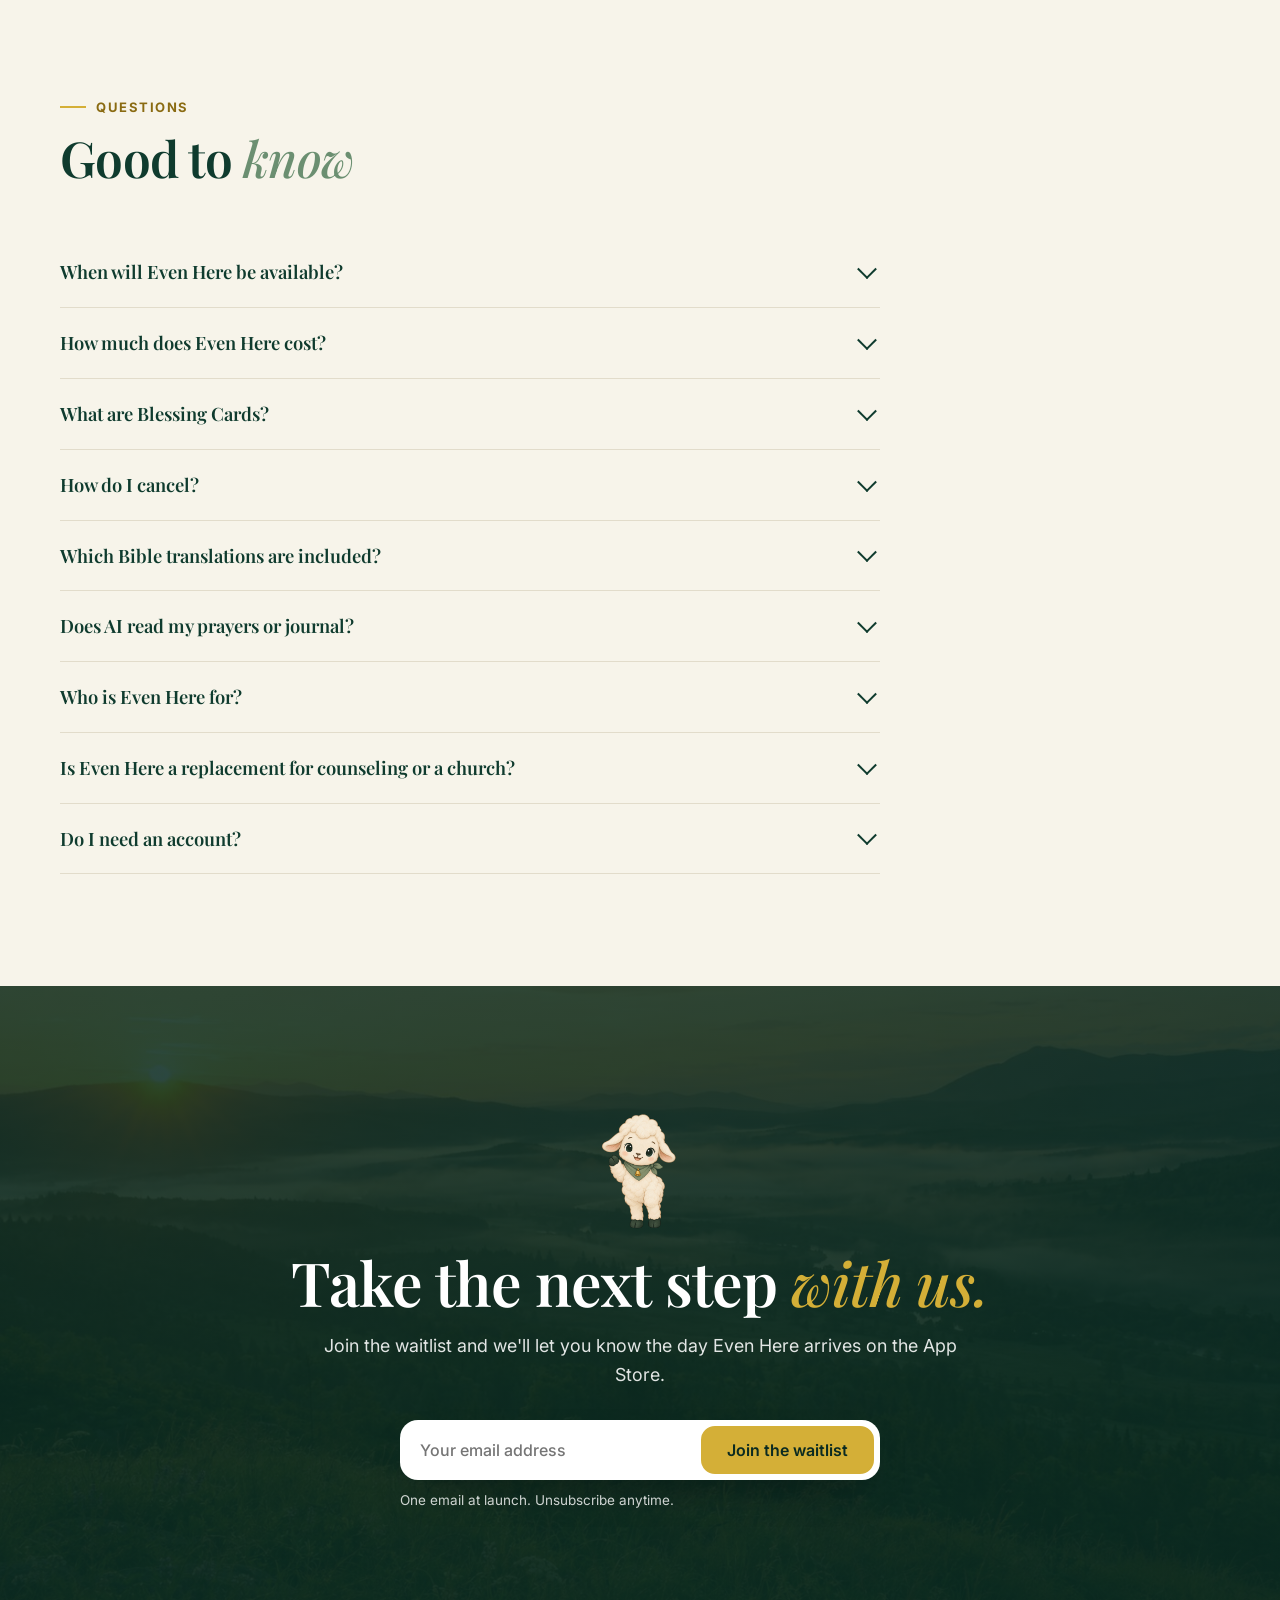
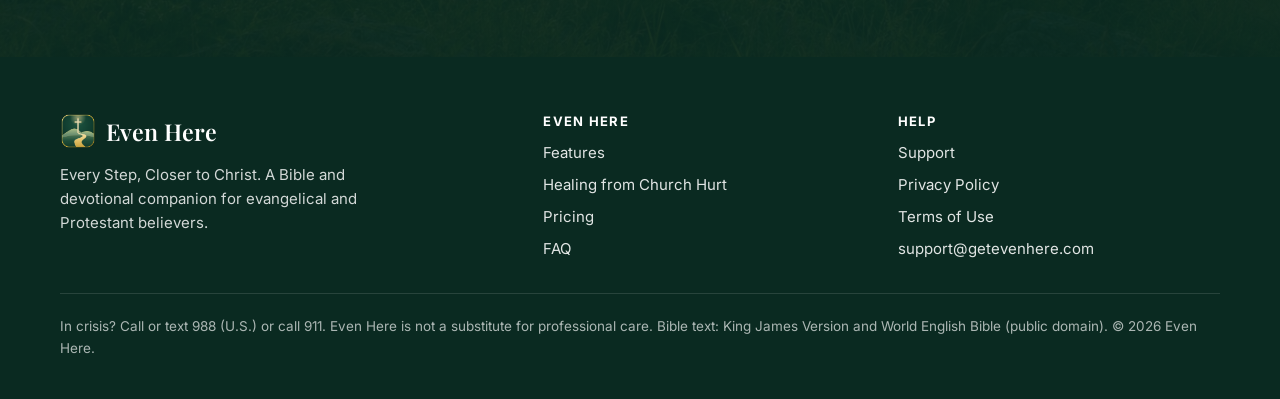
==== commit aad20fbe: "Update website" ====
--- a/index.html
+++ b/index.html
@@ -147,8 +147,6 @@
         <h2>Built to be <em>trusted</em> with your heart.</h2>
       </div>
       <div class="promises reveal">
-        <div class="promise"><b>AI never writes Scripture</b><p>Every verse is the real KJV or WEB text. Anything Even Here wrote is labeled.</p></div>
-        <div class="promise"><b>Your prayers stay yours</b><p>Prayers, journals, notes and check-ins are never sent to AI, and never sold.</p></div>
         <div class="promise"><b>Help comes first</b><p>If you type words that suggest crisis, you see 988 before anything else.</p></div>
         <div class="promise"><b>No guilt, no pressure</b><p>Healthy habits, never manipulative ones. No loss streaks, no shaming reminders.</p></div>
         <div class="promise"><b>Use it without an account</b><p>Start right away. Your data stays on your phone until you choose to sign in.</p></div>
--- a/styles.css
+++ b/styles.css
@@ -168,7 +168,7 @@
 @media (max-width: 900px) { .selah { grid-template-columns: 1fr; } }
 
 /* Promises */
-.promises { display: grid; grid-template-columns: repeat(3, 1fr); gap: 1px; background: var(--line); border: 1px solid var(--line); border-radius: var(--r); overflow: hidden; }
+.promises { display: grid; grid-template-columns: repeat(2, 1fr); gap: 1px; background: var(--line); border: 1px solid var(--line); border-radius: var(--r); overflow: hidden; }
 .promise { background: var(--paper); padding: 30px; }
 .promise b { display: block; font: 600 1.2rem/1.3 var(--serif); color: var(--forest); }
 .promise p { margin-top: 8px; color: var(--muted); font-size: 15.5px; }
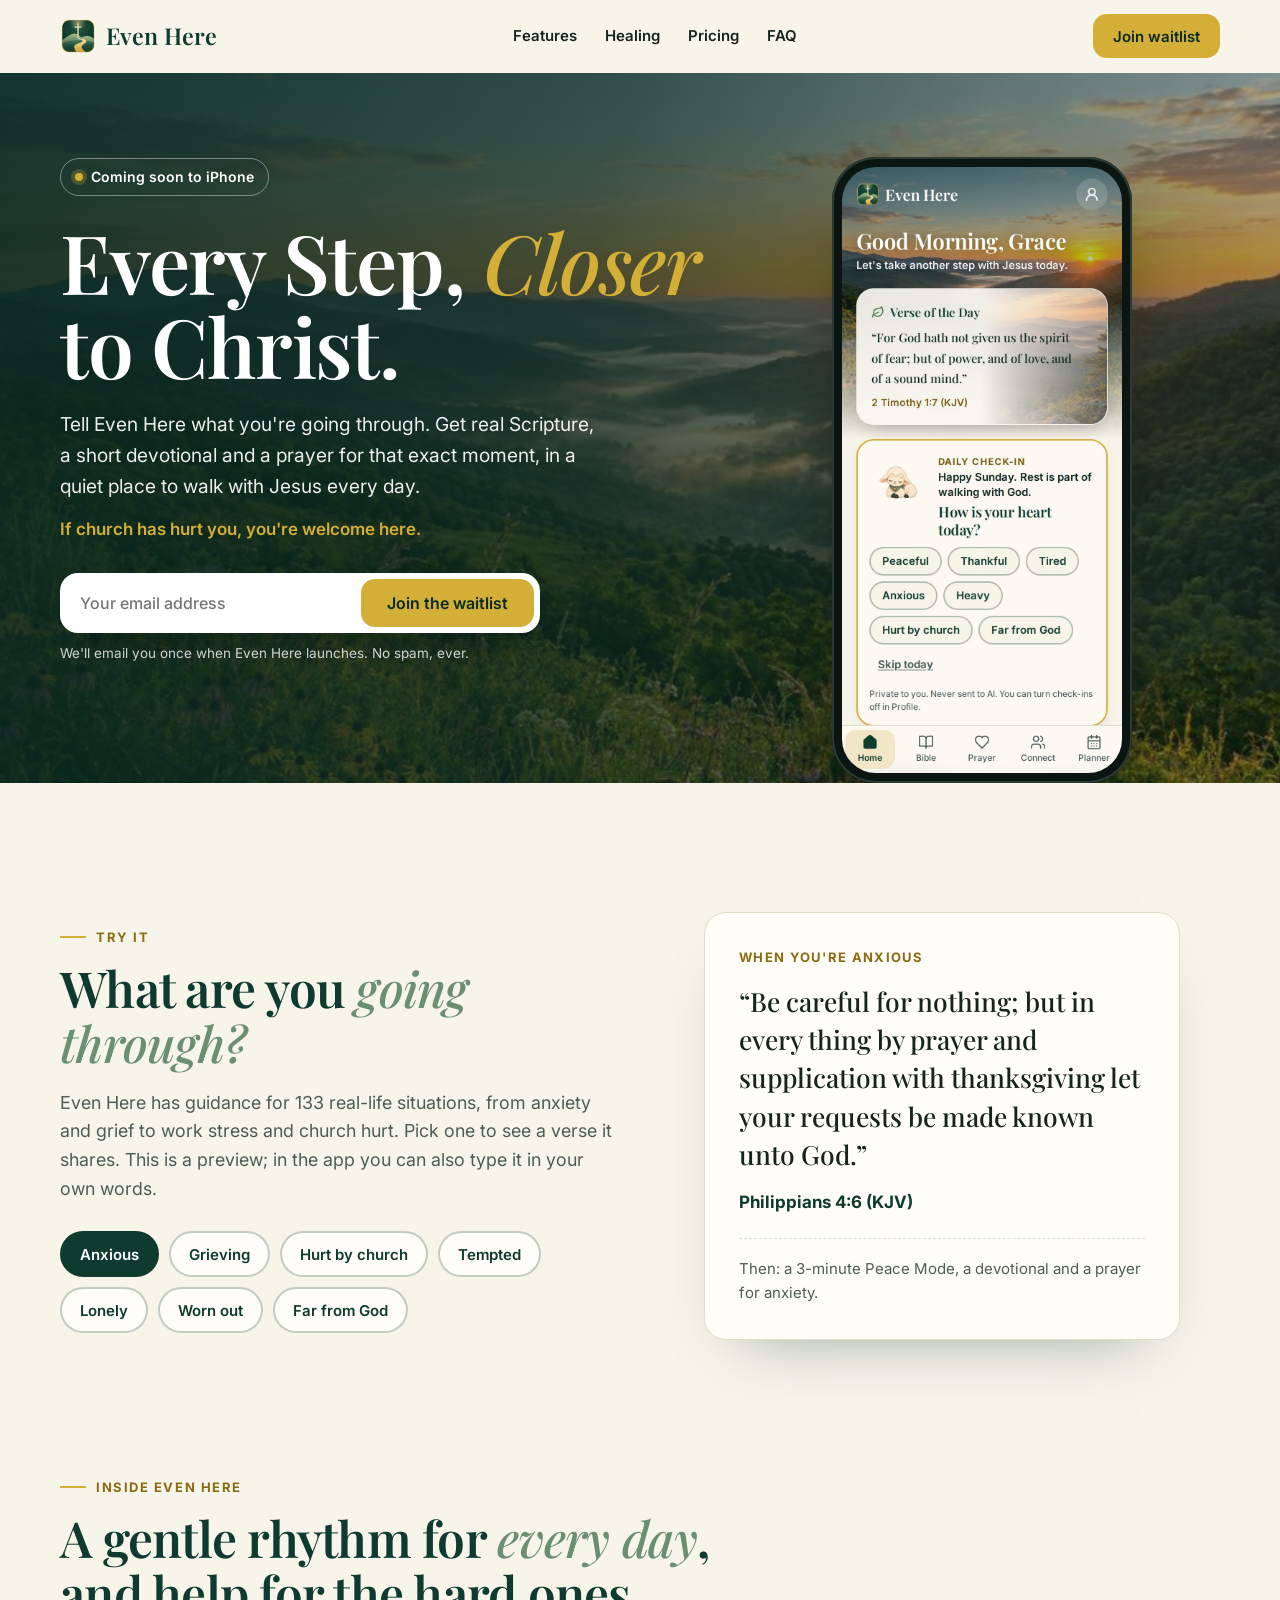
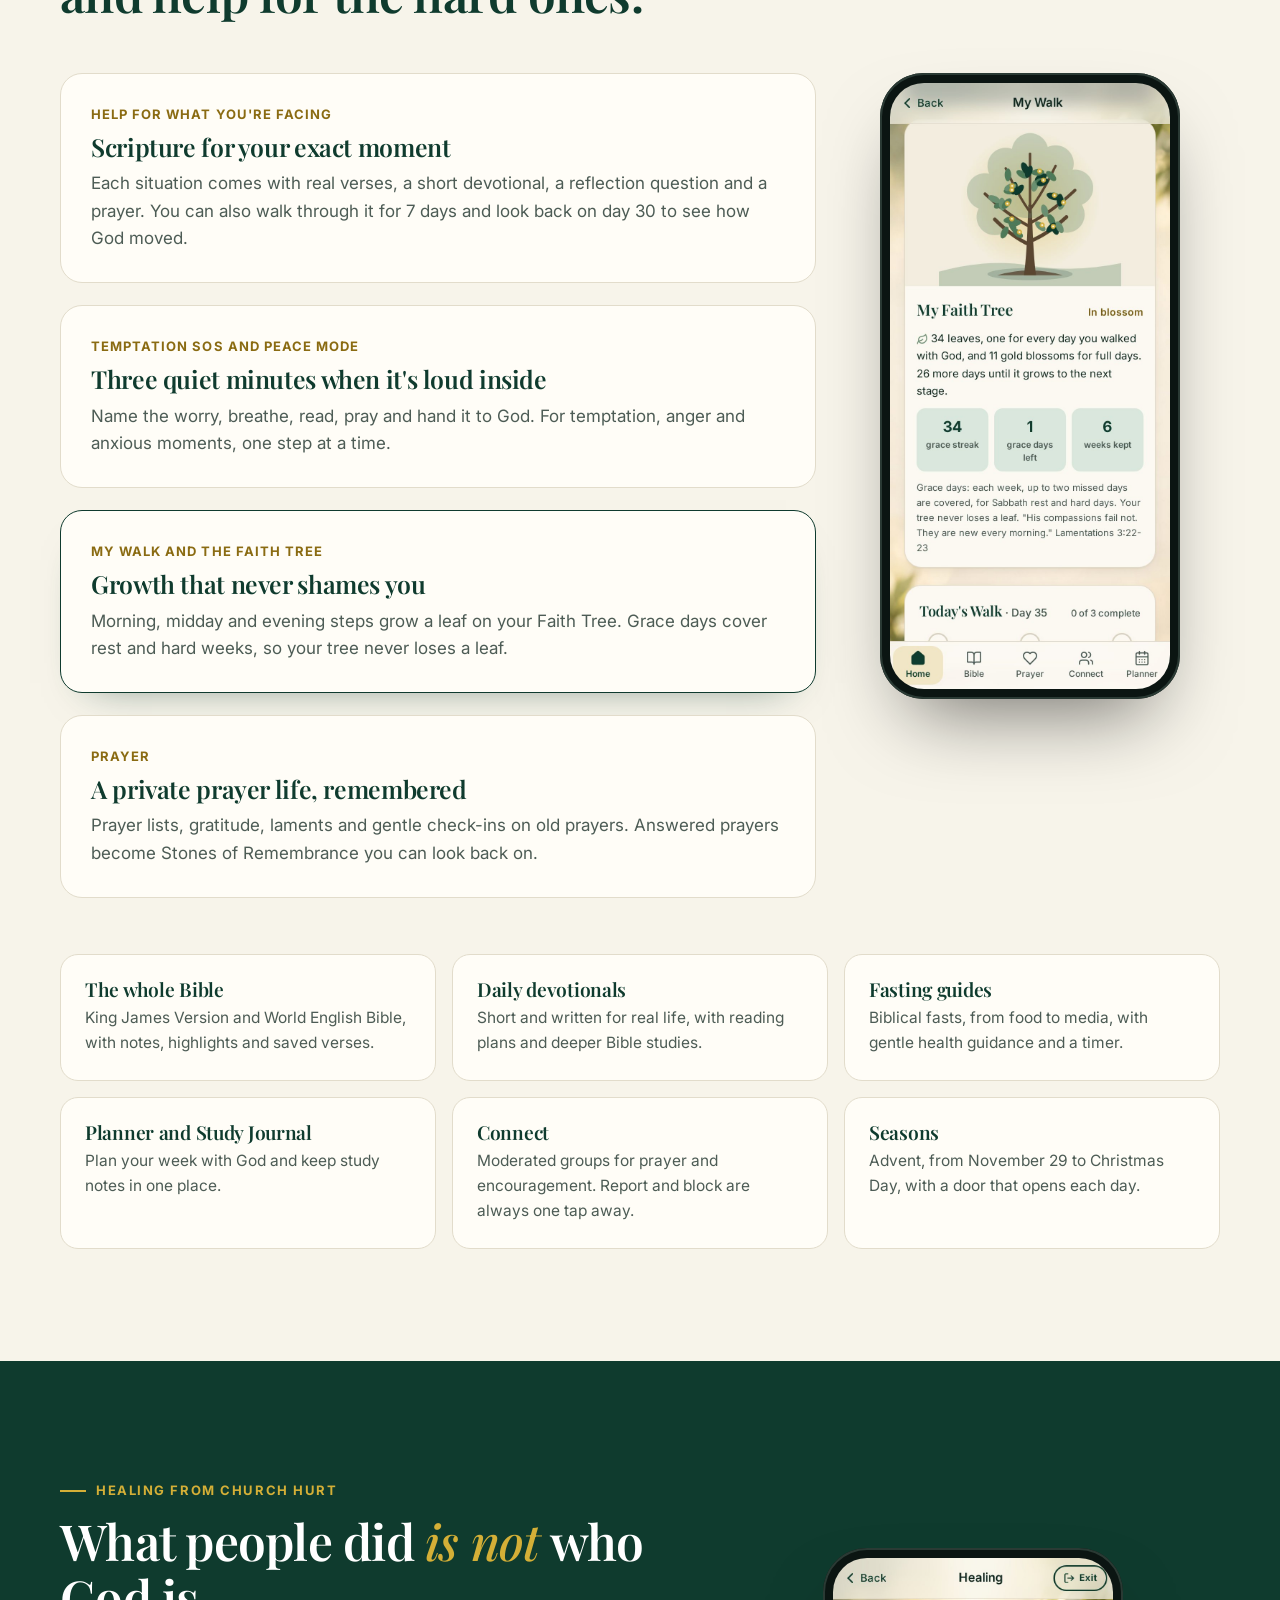
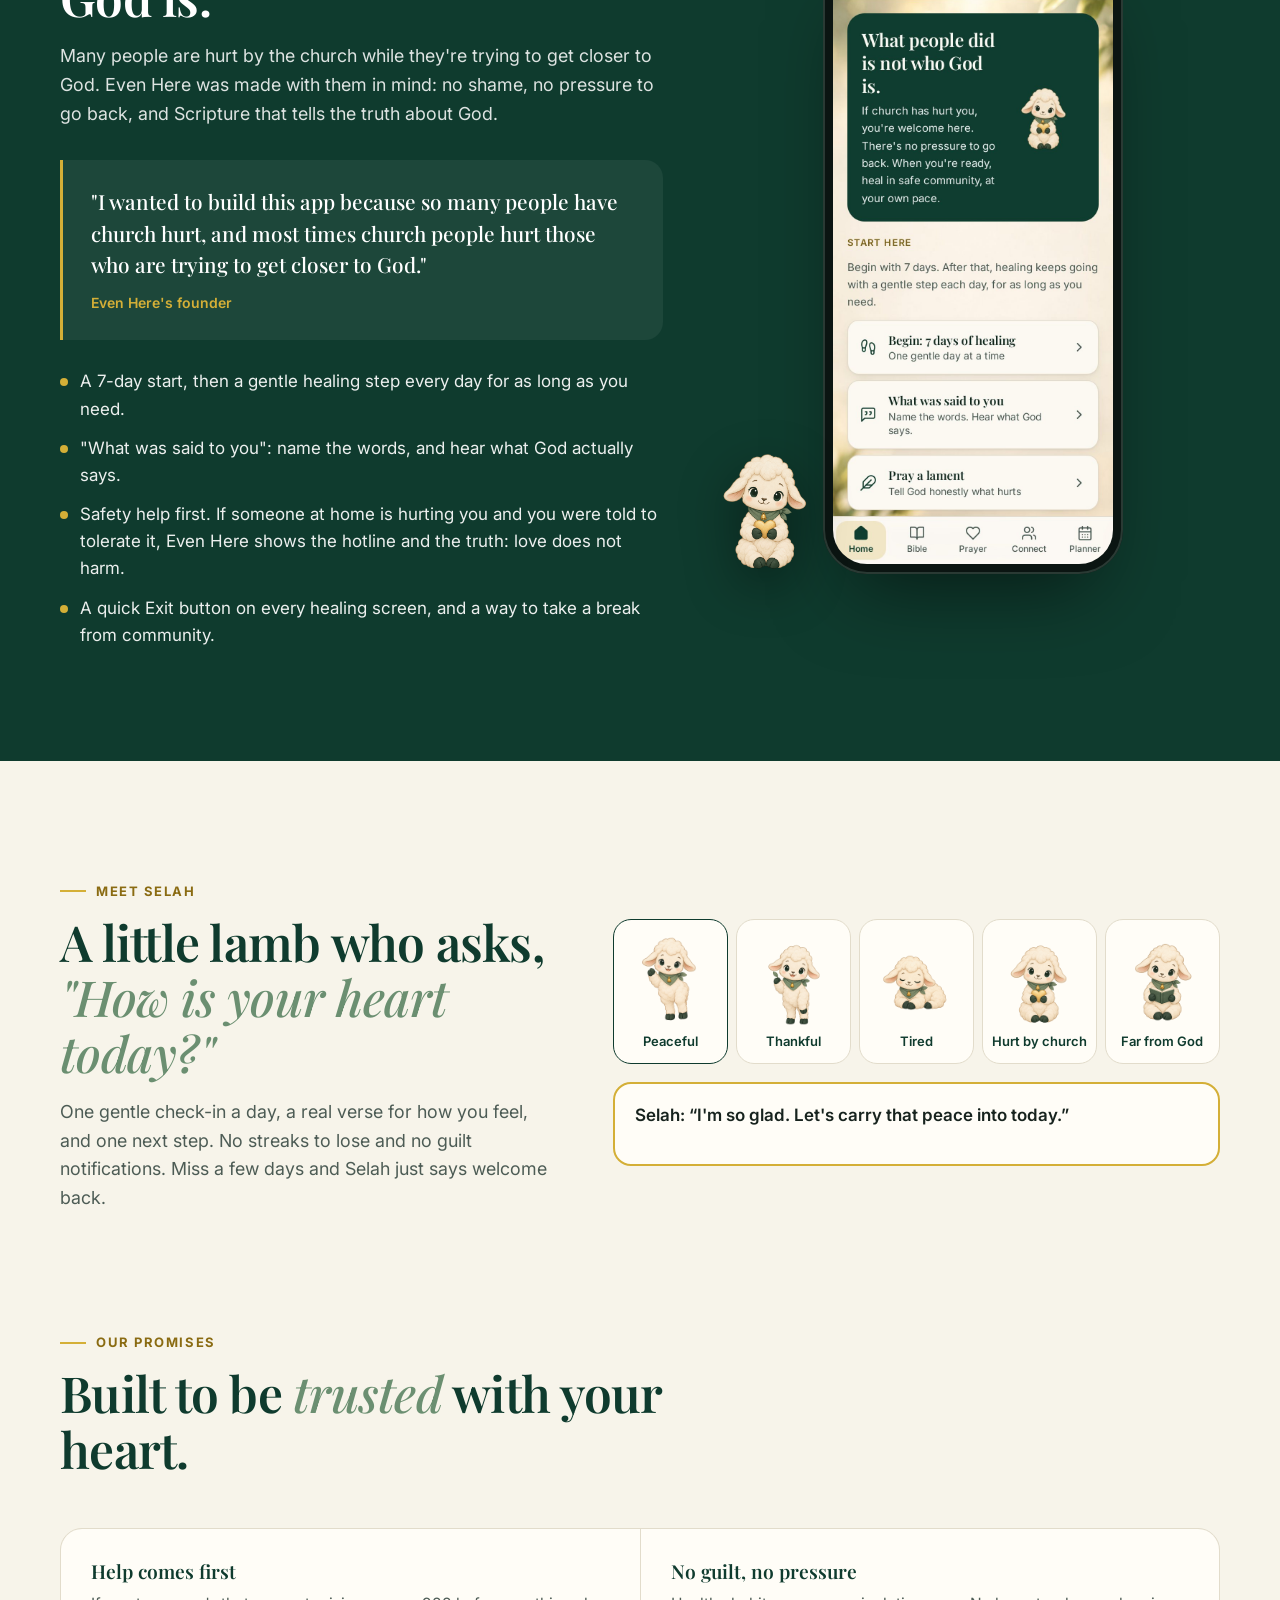
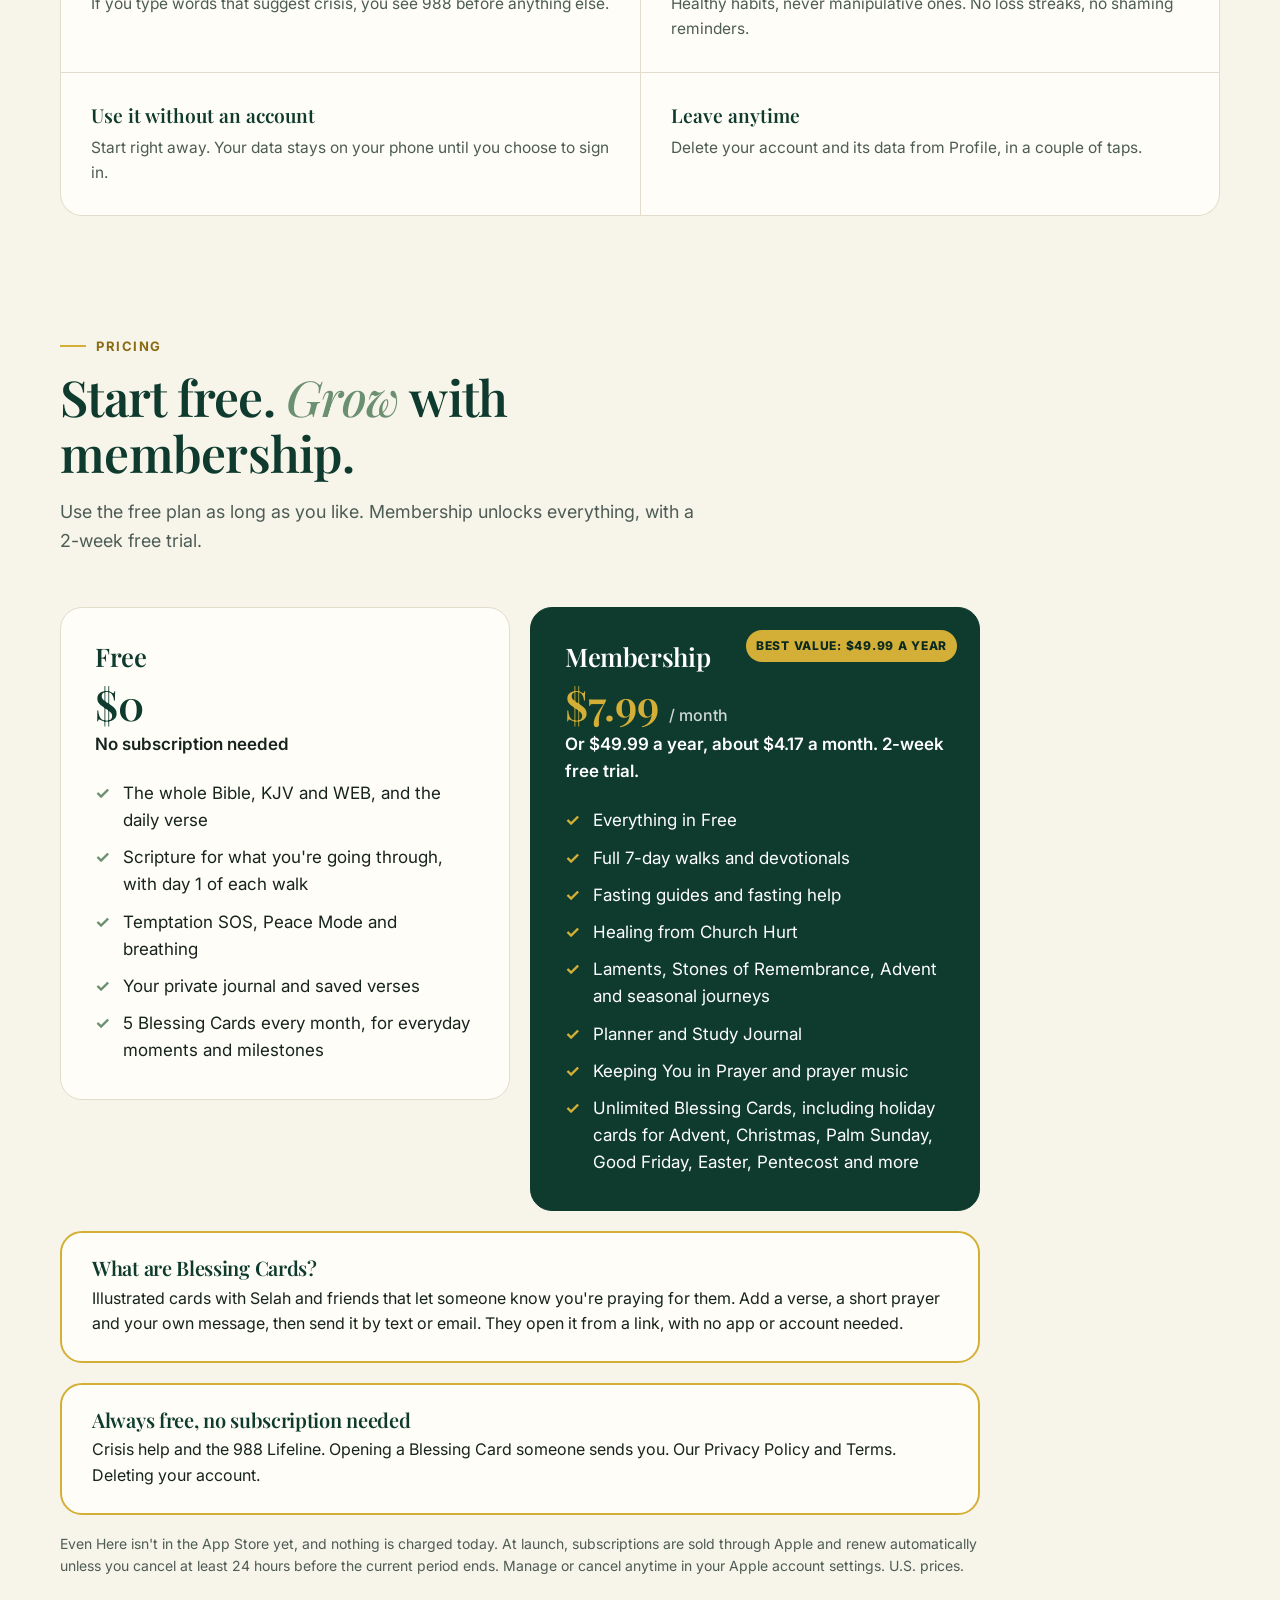
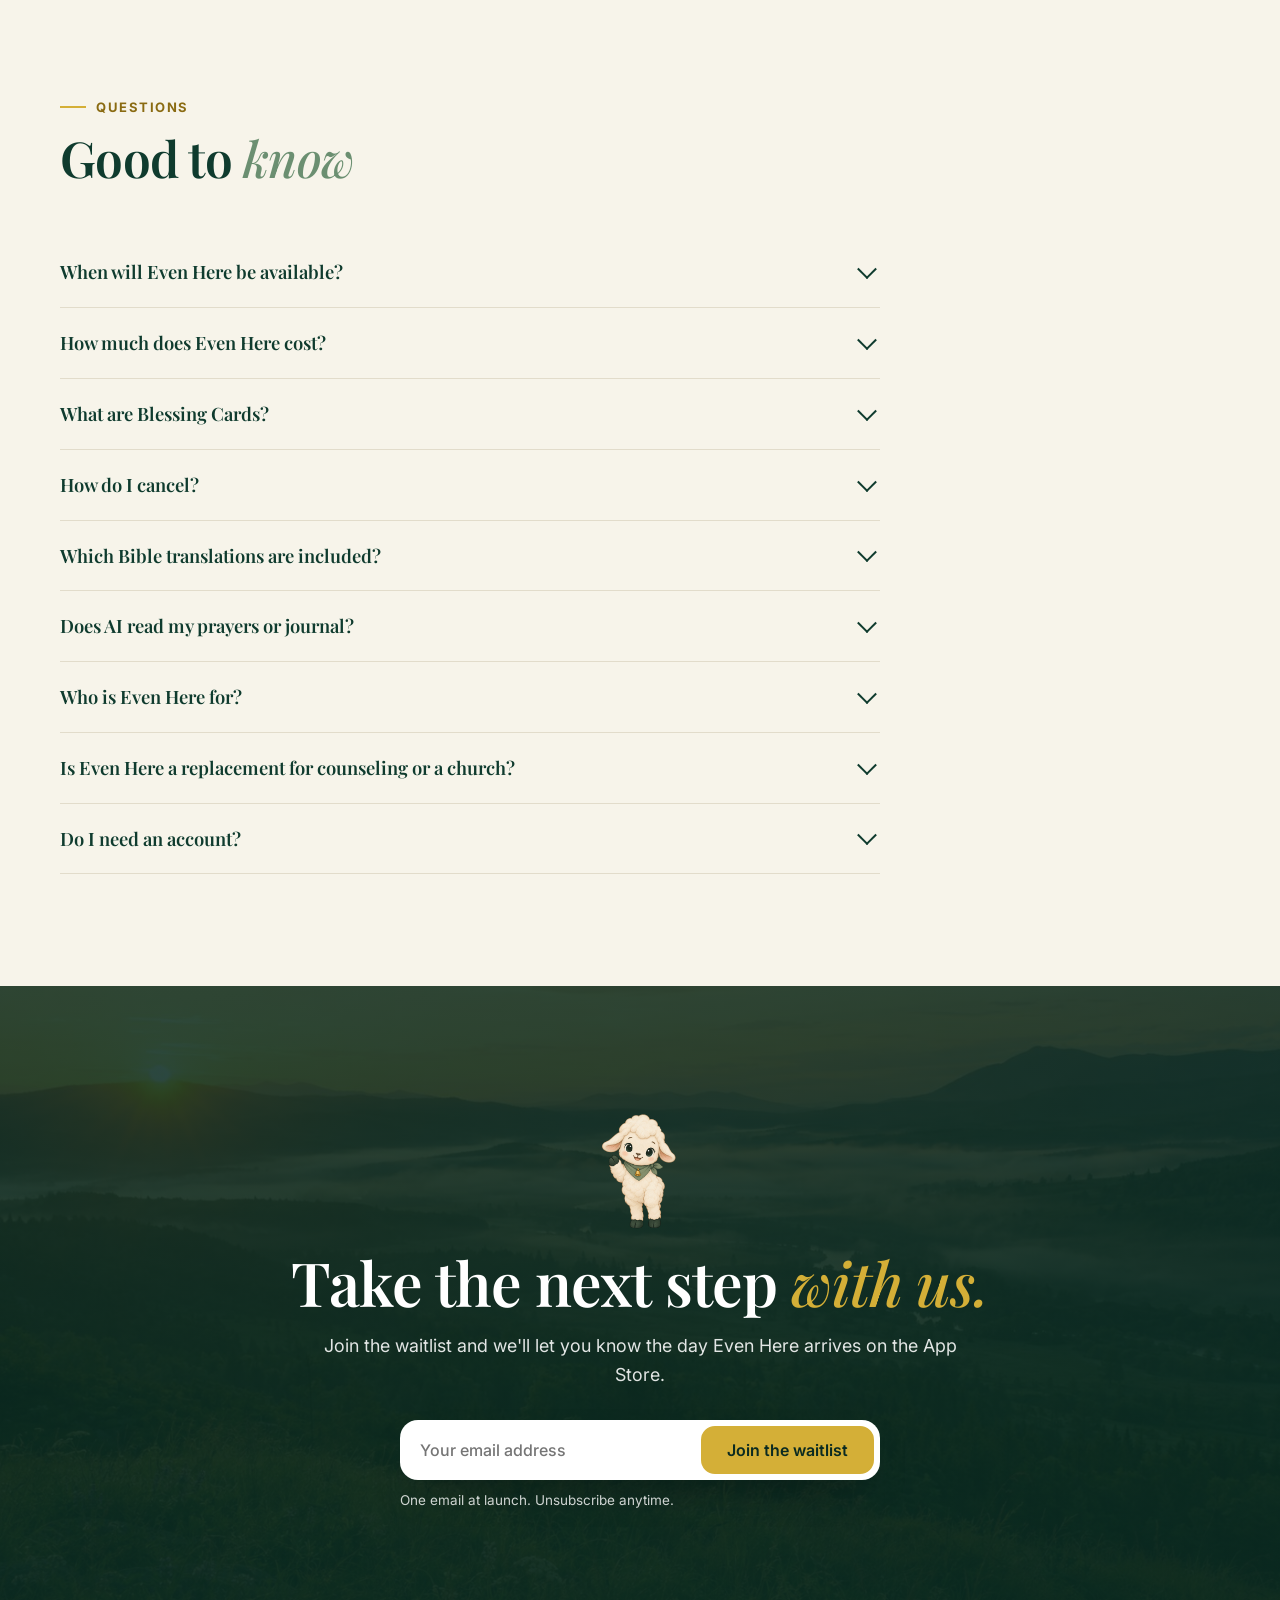
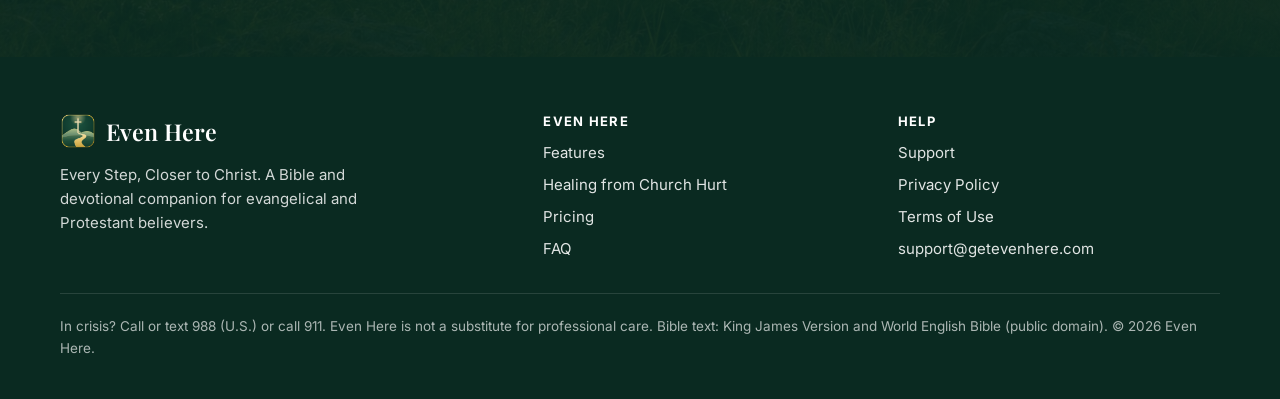
==== commit fb977a4e: "Update website" ====
--- a/index.html
+++ b/index.html
@@ -160,7 +160,7 @@
       <div class="head reveal">
         <span class="kicker">Pricing</span>
         <h2>Start free. <em>Grow</em> with membership.</h2>
-        <p class="lede">Use the free plan as long as you like. Membership unlocks everything, with a 7-day free trial.</p>
+        <p class="lede">Use the free plan as long as you like. Membership unlocks everything, with a 2-week free trial.</p>
       </div>
       <div class="plans">
         <div class="plan reveal">
@@ -179,7 +179,7 @@
           <span class="soon">Best value: $49.99 a year</span>
           <h3>Membership</h3>
           <div class="price">$7.99 <small>/ month</small></div>
-          <p style="margin-top:6px;font-weight:600">Or $49.99 a year, about $4.17 a month. 7-day free trial.</p>
+          <p style="margin-top:6px;font-weight:600">Or $49.99 a year, about $4.17 a month. 2-week free trial.</p>
           <ul>
             <li>Everything in Free</li>
             <li>Full 7-day walks and devotionals</li>
@@ -207,7 +207,7 @@
   <section class="block" id="faq" style="padding-top:0">
     <div class="wrap">
       <div class="head reveal"><span class="kicker">Questions</span><h2>Good to <em>know</em></h2></div>
-      <div class="faq"><details><summary>When will Even Here be available?</summary><div class="a"><p>Even Here is in private testing now and coming to iPhone. Join the waitlist and we&#x27;ll email you once on launch day.</p></div></details><details><summary>How much does Even Here cost?</summary><div class="a"><p>Even Here has a free plan, and membership is $7.99 a month or $49.99 a year with a 7-day free trial. Free includes the Bible, Scripture for what you&#x27;re going through, Temptation SOS, Peace Mode, a private journal and 5 Blessing Cards every month. Membership unlocks everything else, and there&#x27;s no weekly plan.</p><p>Some things are always free: crisis help, opening a Blessing Card someone sends you, our Privacy Policy and Terms, and deleting your account.</p></div></details><details><summary>What are Blessing Cards?</summary><div class="a"><p>Blessing Cards are illustrated cards that let someone know you&#x27;re praying for them, with a verse, a short prayer and your own message. The person opens it from a link, with no app or account needed.</p></div></details><details><summary>How do I cancel?</summary><div class="a"><p>Subscriptions are handled by Apple. Cancel anytime in your iPhone&#x27;s Settings under your Apple Account, then Subscriptions. Cancel at least 24 hours before your trial or billing period ends to avoid the next charge. Even Here isn&#x27;t in the App Store yet, so nothing is charged today.</p></div></details><details><summary>Which Bible translations are included?</summary><div class="a"><p>The King James Version and the World English Bible, both in the public domain. Every verse is the real text, never written or changed by AI.</p></div></details><details><summary>Does AI read my prayers or journal?</summary><div class="a"><p>No. Prayers, journal entries, notes, check-ins and healing reflections are never sent to AI. Only the words you type into &quot;What are you facing?&quot; are used to suggest a matching situation, and they aren&#x27;t stored.</p></div></details><details><summary>Who is Even Here for?</summary><div class="a"><p>Evangelical and Protestant Christians, new believers, and anyone walking back toward God, including people who have been hurt by church.</p></div></details><details><summary>Is Even Here a replacement for counseling or a church?</summary><div class="a"><p>No. Even Here is a devotional companion. It isn&#x27;t therapy, medical advice or emergency help. If you&#x27;re in crisis, call or text 988 in the U.S., or call 911.</p></div></details><details><summary>Do I need an account?</summary><div class="a"><p>No. You can start right away and everything stays on your phone. Sign in if you want your saved verses and journal to sync, and delete your account anytime from Profile.</p></div></details></div>
+      <div class="faq"><details><summary>When will Even Here be available?</summary><div class="a"><p>Even Here is in private testing now and coming to iPhone. Join the waitlist and we&#x27;ll email you once on launch day.</p></div></details><details><summary>How much does Even Here cost?</summary><div class="a"><p>Even Here has a free plan, and membership is $7.99 a month or $49.99 a year with a 2-week free trial. Free includes the Bible, Scripture for what you&#x27;re going through, Temptation SOS, Peace Mode, a private journal and 5 Blessing Cards every month. Membership unlocks everything else, and there&#x27;s no weekly plan.</p><p>Some things are always free: crisis help, opening a Blessing Card someone sends you, our Privacy Policy and Terms, and deleting your account.</p></div></details><details><summary>What are Blessing Cards?</summary><div class="a"><p>Blessing Cards are illustrated cards that let someone know you&#x27;re praying for them, with a verse, a short prayer and your own message. The person opens it from a link, with no app or account needed.</p></div></details><details><summary>How do I cancel?</summary><div class="a"><p>Subscriptions are handled by Apple. Cancel anytime in your iPhone&#x27;s Settings under your Apple Account, then Subscriptions. Cancel at least 24 hours before your trial or billing period ends to avoid the next charge. Even Here isn&#x27;t in the App Store yet, so nothing is charged today.</p></div></details><details><summary>Which Bible translations are included?</summary><div class="a"><p>The King James Version and the World English Bible, both in the public domain. Every verse is the real text, never written or changed by AI.</p></div></details><details><summary>Does AI read my prayers or journal?</summary><div class="a"><p>No. Prayers, journal entries, notes, check-ins and healing reflections are never sent to AI. Only the words you type into &quot;What are you facing?&quot; are used to suggest a matching situation, and they aren&#x27;t stored.</p></div></details><details><summary>Who is Even Here for?</summary><div class="a"><p>Evangelical and Protestant Christians, new believers, and anyone walking back toward God, including people who have been hurt by church.</p></div></details><details><summary>Is Even Here a replacement for counseling or a church?</summary><div class="a"><p>No. Even Here is a devotional companion. It isn&#x27;t therapy, medical advice or emergency help. If you&#x27;re in crisis, call or text 988 in the U.S., or call 911.</p></div></details><details><summary>Do I need an account?</summary><div class="a"><p>No. You can start right away and everything stays on your phone. Sign in if you want your saved verses and journal to sync, and delete your account anytime from Profile.</p></div></details></div>
     </div>
   </section>
 
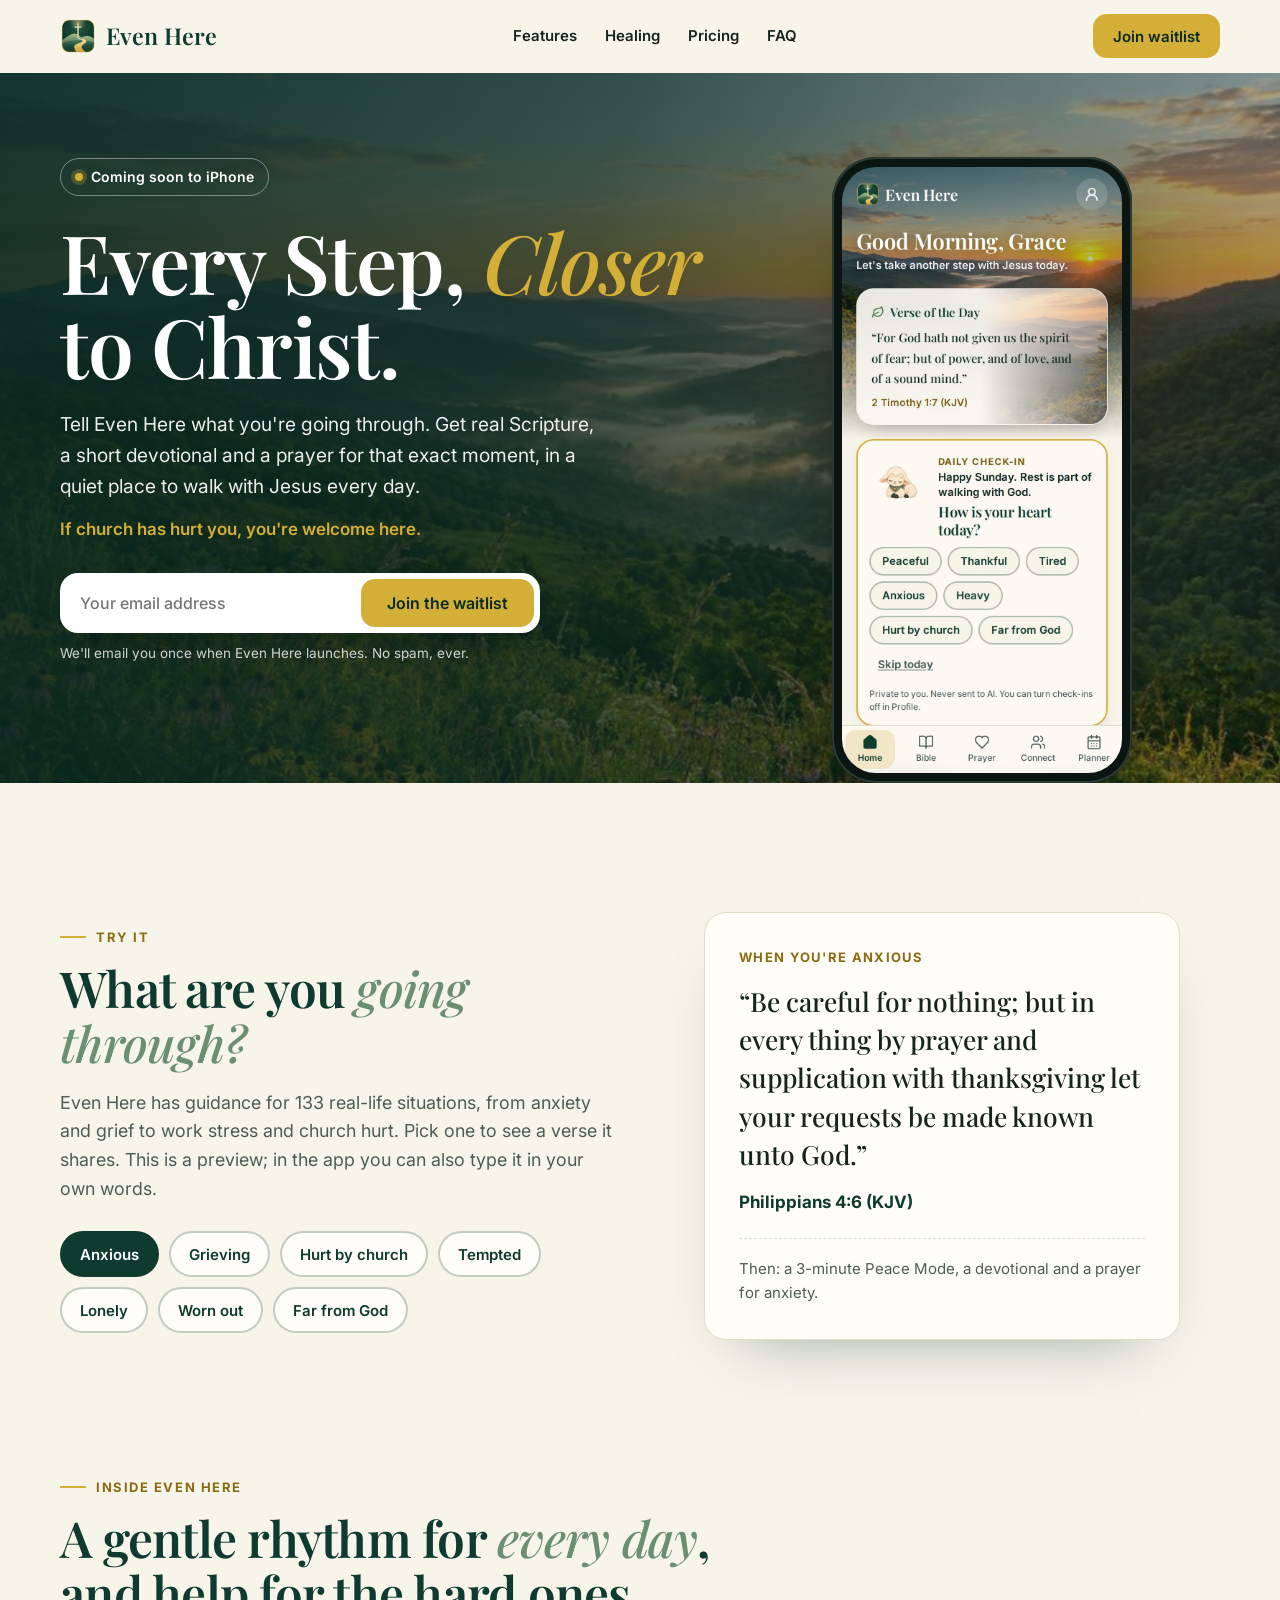
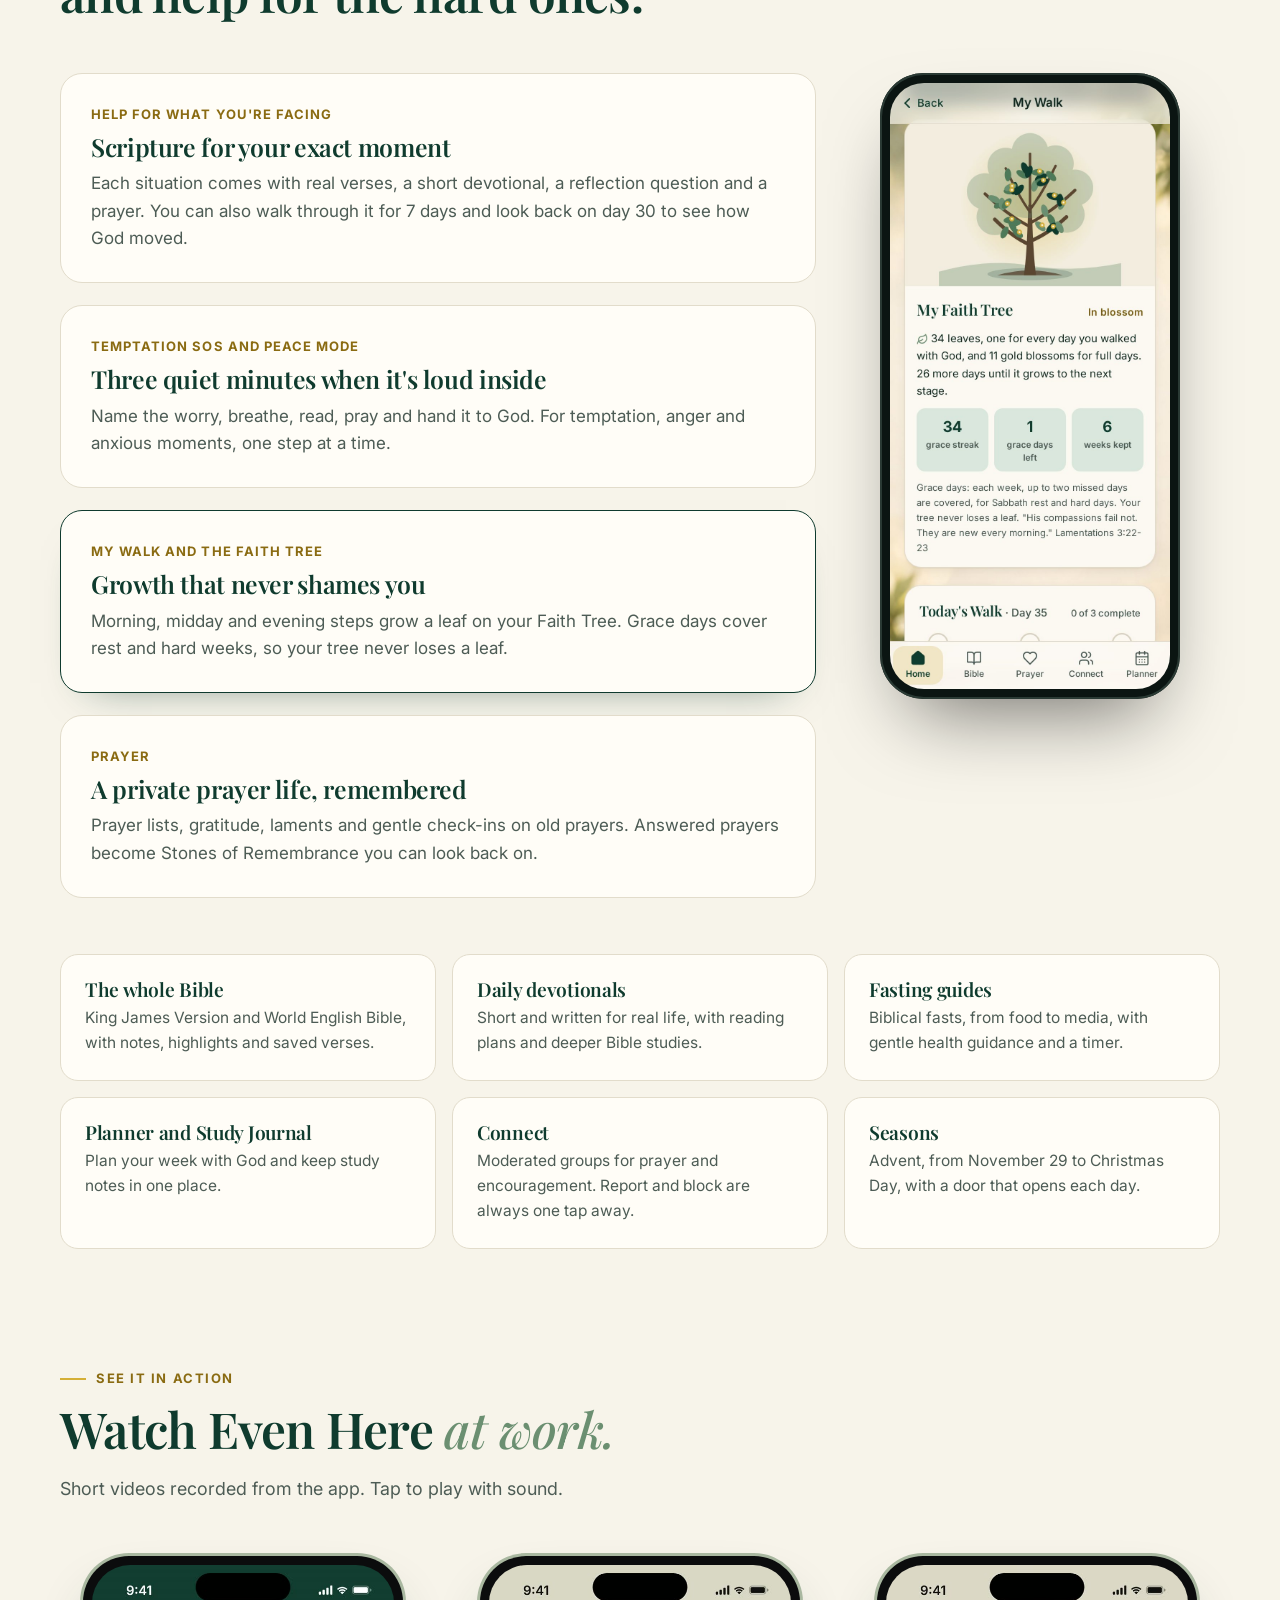
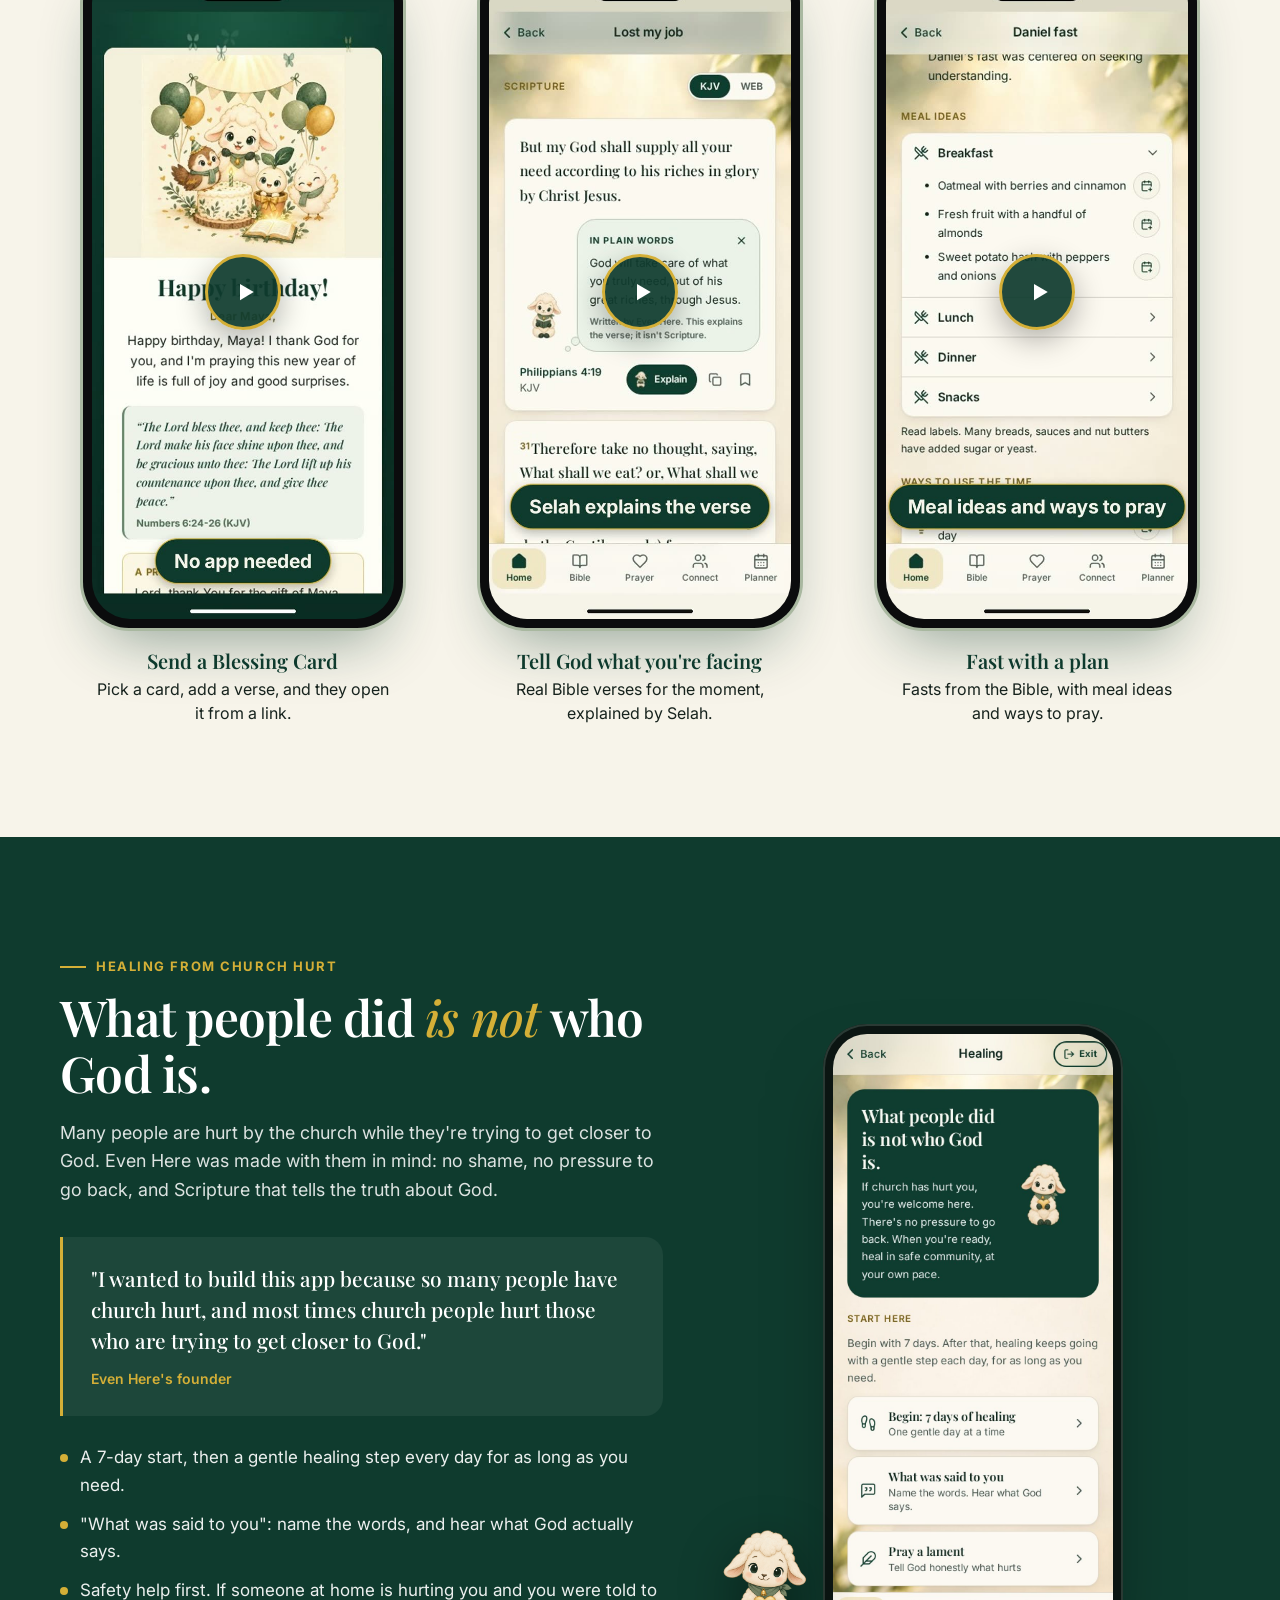
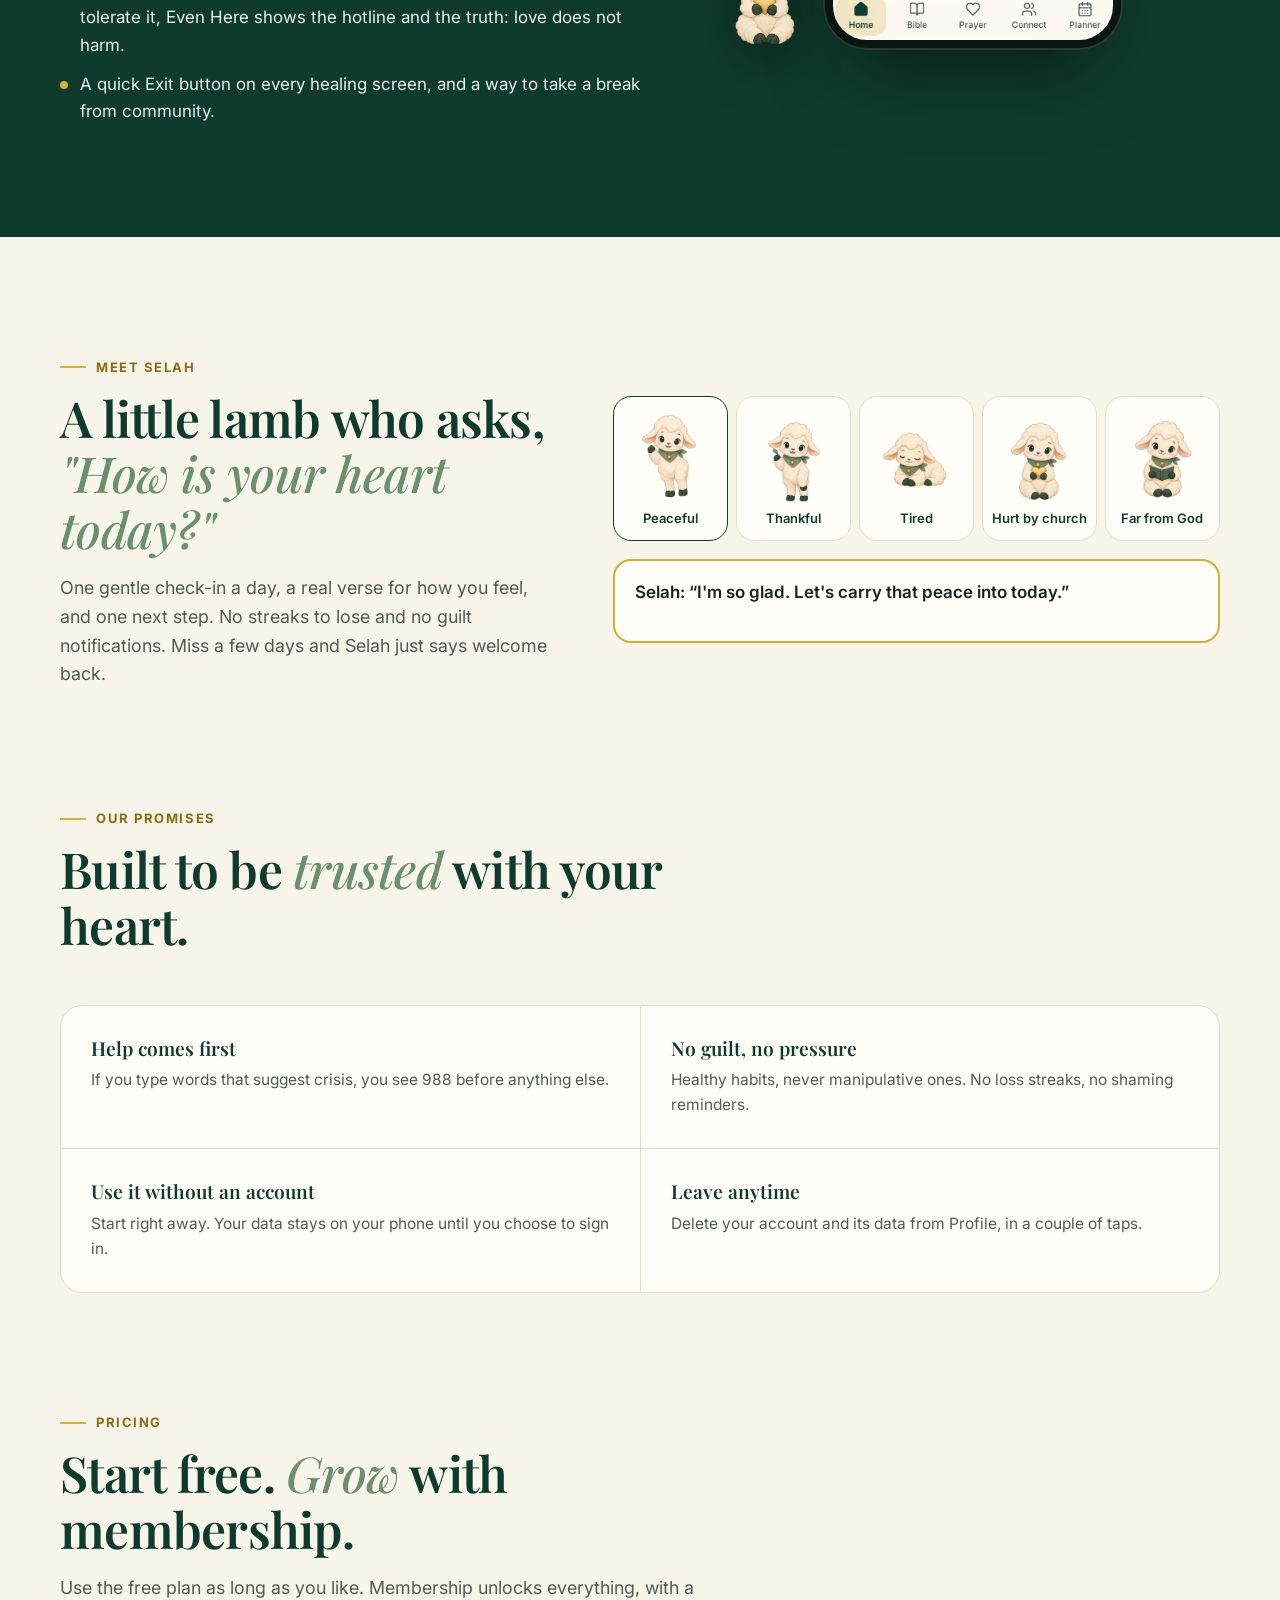
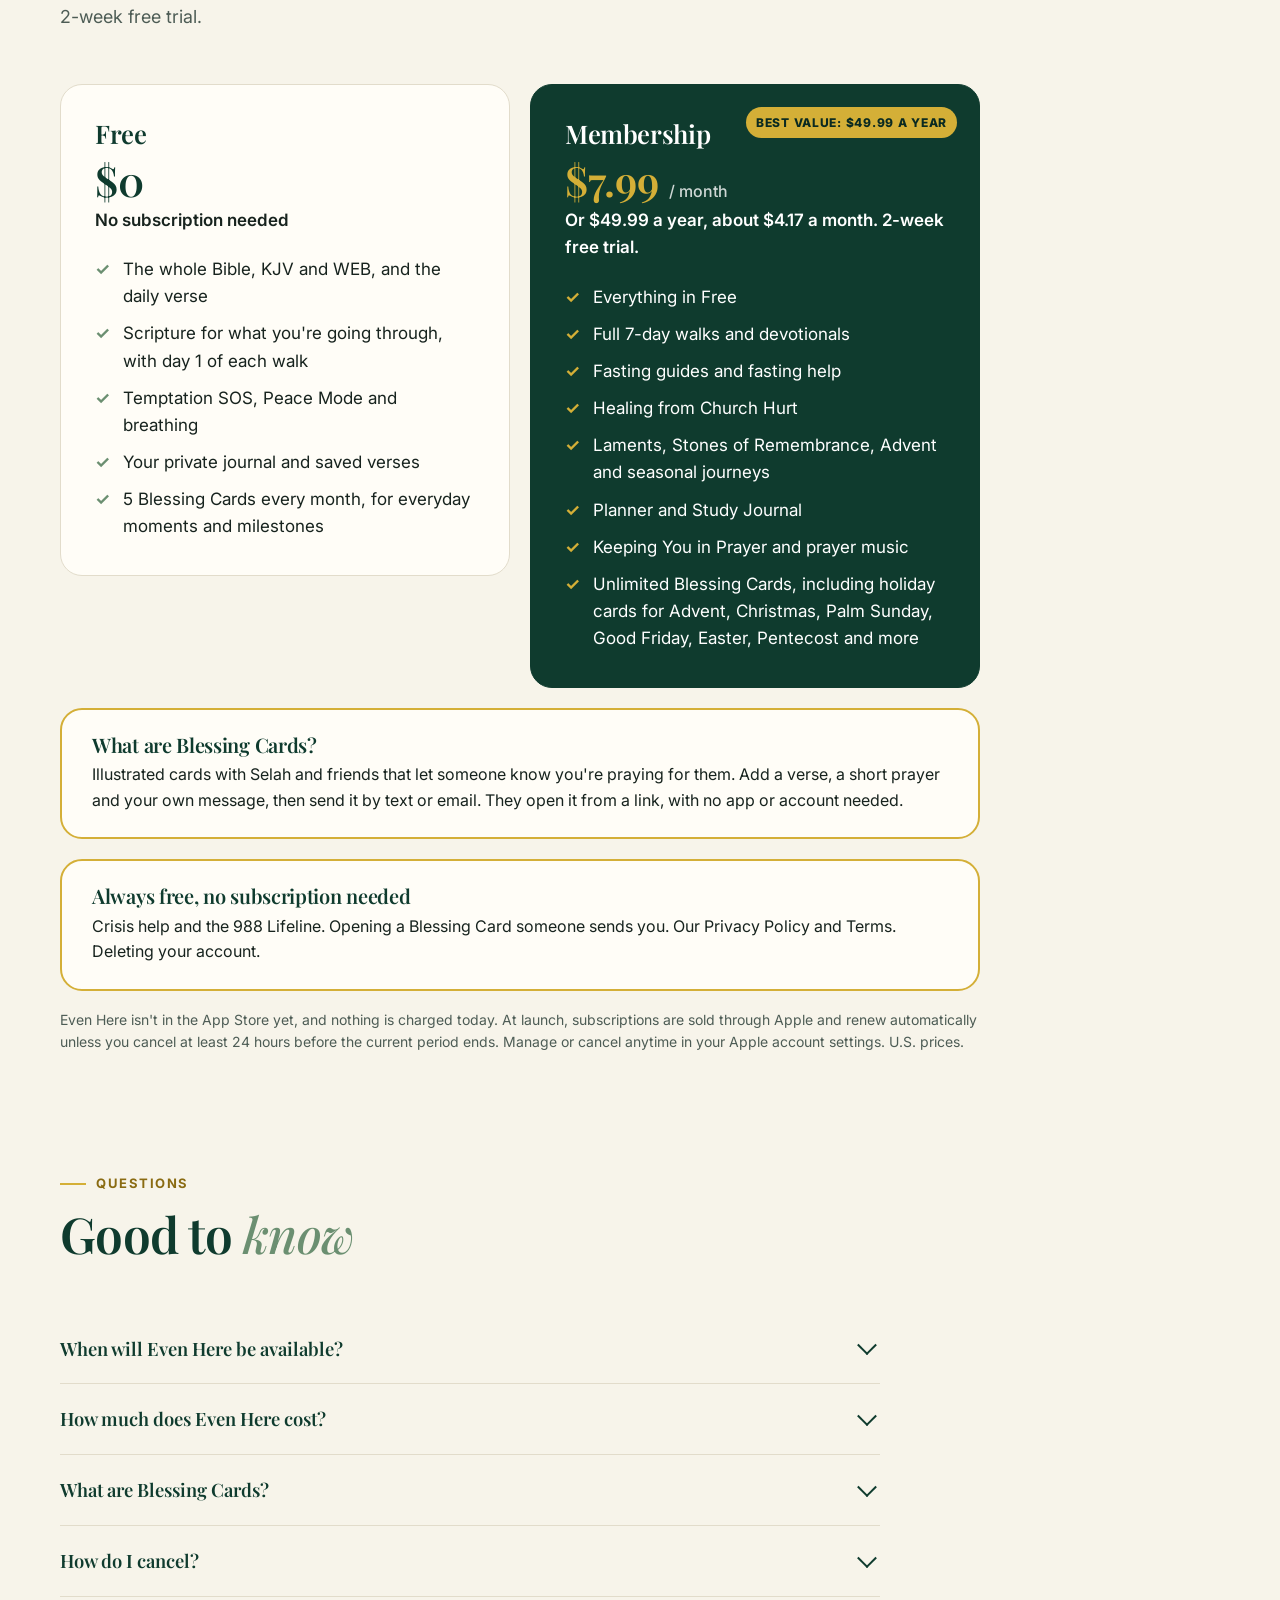
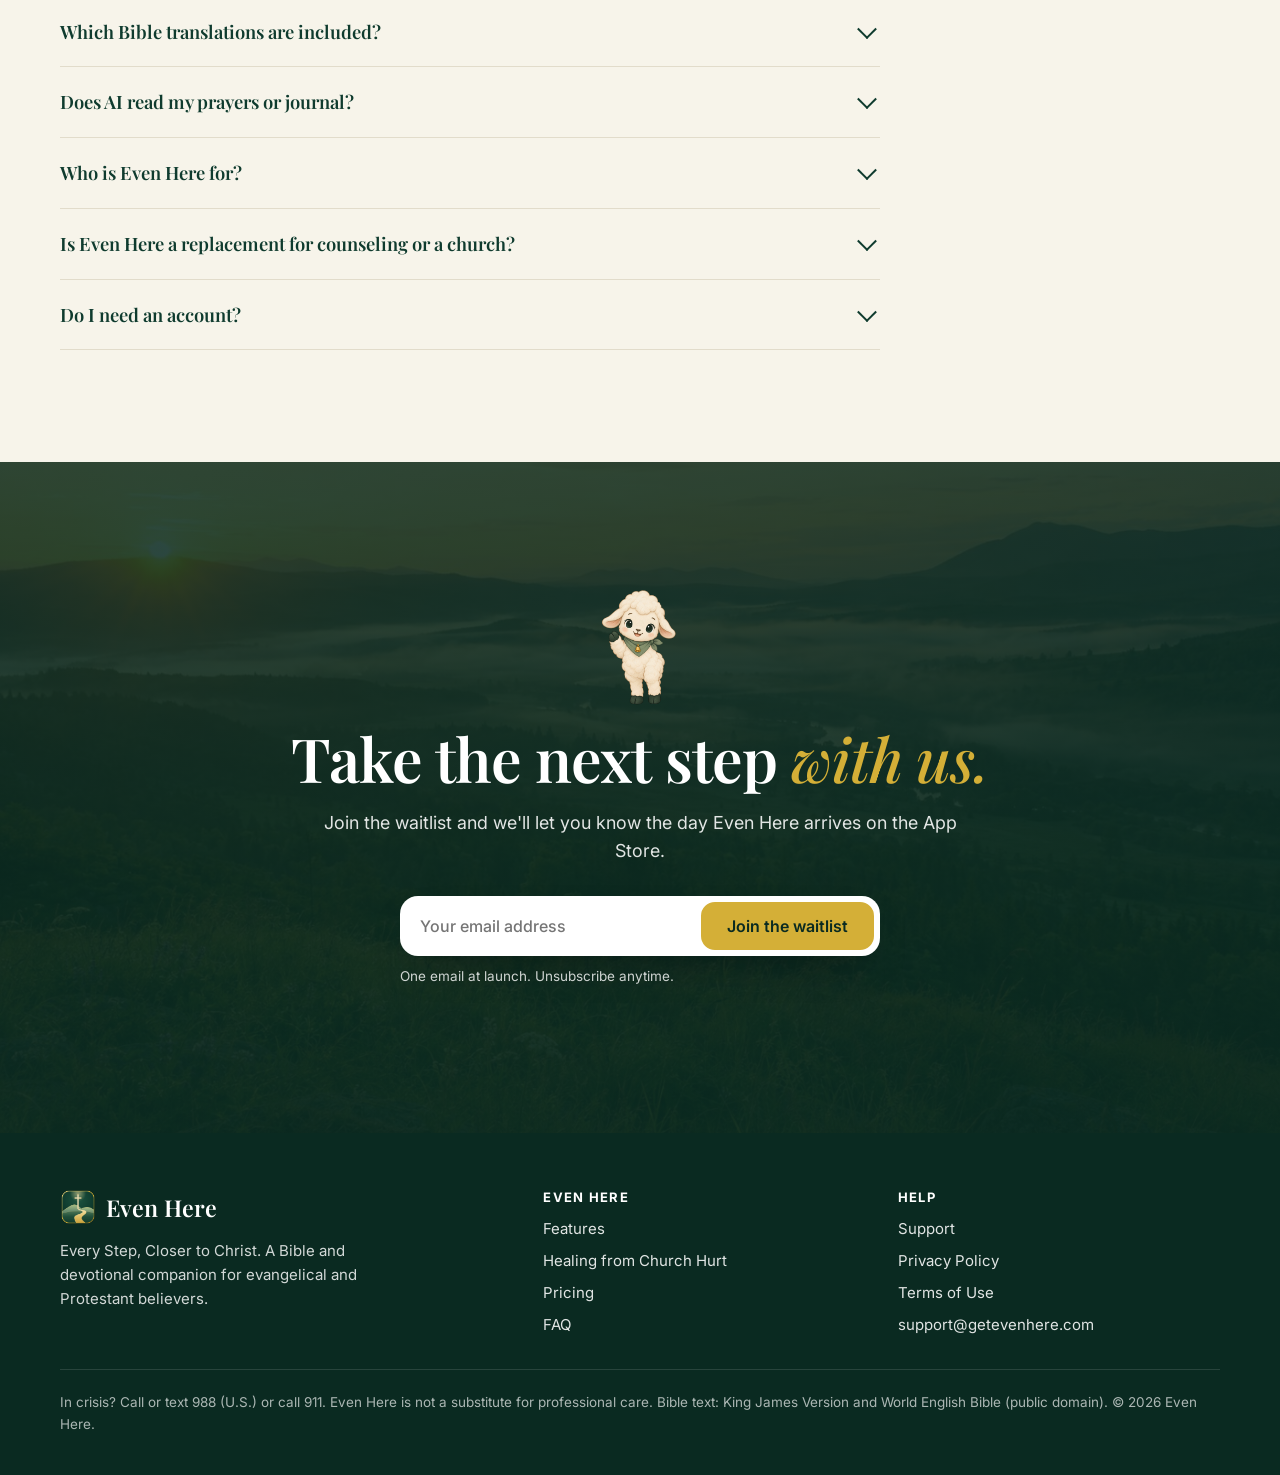
==== commit 569a9009: "Update website" ====
--- a/index.html
+++ b/index.html
@@ -102,6 +102,30 @@
     </div>
   </section>
 
+  <section class="block" id="videos" style="padding-top:0">
+    <div class="wrap">
+      <div class="head reveal">
+        <span class="kicker">See it in action</span>
+        <h2>Watch Even Here <em>at work.</em></h2>
+        <p class="lede" style="margin-top:18px">Short videos recorded from the app. Tap to play with sound.</p>
+      </div>
+      <div class="vids">
+        <figure class="vid reveal">
+          <div class="vframe"><video src="assets/video/blessing-card.mp4" poster="assets/video/blessing-card.jpg" playsinline preload="none" width="590" height="1278" aria-label="Video: sending a Blessing Card and opening it, with butterflies"></video><button class="vplay" type="button" aria-label="Play video"><svg viewBox="0 0 24 24" width="30" height="30" aria-hidden="true"><path d="M8 5.5v13l11-6.5z" fill="currentColor"/></svg></button></div>
+          <figcaption><strong>Send a Blessing Card</strong>Pick a card, add a verse, and they open it from a link.</figcaption>
+        </figure>
+        <figure class="vid reveal">
+          <div class="vframe"><video src="assets/video/find-verses.mp4" poster="assets/video/find-verses.jpg" playsinline preload="none" width="590" height="1278" aria-label="Video: typing what you're facing, finding Bible verses, and Selah explaining a verse"></video><button class="vplay" type="button" aria-label="Play video"><svg viewBox="0 0 24 24" width="30" height="30" aria-hidden="true"><path d="M8 5.5v13l11-6.5z" fill="currentColor"/></svg></button></div>
+          <figcaption><strong>Tell God what you're facing</strong>Real Bible verses for the moment, explained by Selah.</figcaption>
+        </figure>
+        <figure class="vid reveal">
+          <div class="vframe"><video src="assets/video/fasting.mp4" poster="assets/video/fasting.jpg" playsinline preload="none" width="590" height="1278" aria-label="Video: choosing the Daniel fast, meal ideas, and starting a fast"></video><button class="vplay" type="button" aria-label="Play video"><svg viewBox="0 0 24 24" width="30" height="30" aria-hidden="true"><path d="M8 5.5v13l11-6.5z" fill="currentColor"/></svg></button></div>
+          <figcaption><strong>Fast with a plan</strong>Fasts from the Bible, with meal ideas and ways to pray.</figcaption>
+        </figure>
+      </div>
+    </div>
+  </section>
+
   <section class="block dark healing" id="healing">
     <div class="wrap">
       <div class="reveal">
--- a/styles.css
+++ b/styles.css
@@ -258,3 +258,17 @@
 .closing .lede { color: rgba(255,255,255,.88); }
 .closing .note { color: rgba(255,255,255,.8); }
 .plan.plus h3 { padding-right: 118px; }
+
+/* Videos */
+.vids { display: grid; grid-template-columns: repeat(3, minmax(0, 1fr)); gap: 32px; margin-top: 44px; }
+.vid { margin: 0; }
+.vframe { position: relative; background: #0b0c0d; padding: 9px; border-radius: 46px; box-shadow: 0 0 0 3px #a9b8a0, 0 30px 60px -20px rgba(15,59,46,.45); max-width: 320px; margin: 0 auto; }
+.vframe video { display: block; width: 100%; height: auto; aspect-ratio: 886 / 1920; border-radius: 38px; background: var(--forest); object-fit: cover; }
+.vid figcaption { text-align: center; margin: 20px auto 0; max-width: 30ch; color: var(--ink); font-size: 16px; line-height: 1.5; }
+.vid figcaption strong { display: block; font: 600 1.25rem/1.25 var(--serif); color: var(--forest); margin-bottom: 4px; }
+@media (max-width: 900px) { .vids { grid-template-columns: 1fr; gap: 44px; } .vframe { max-width: 300px; } }
+.vplay { position: absolute; left: 50%; top: 50%; transform: translate(-50%,-50%); width: 76px; height: 76px; border-radius: 50%; border: 3px solid var(--gold); background: rgba(15,59,46,.92); color: #fff; display: flex; align-items: center; justify-content: center; cursor: pointer; box-shadow: 0 10px 30px rgba(0,0,0,.3); transition: transform .2s ease; }
+.vplay svg { margin-left: 4px; }
+.vplay:hover { transform: translate(-50%,-50%) scale(1.06); }
+.vplay:focus-visible { outline: 3px solid var(--gold); outline-offset: 4px; }
+.vframe.playing .vplay { display: none; }
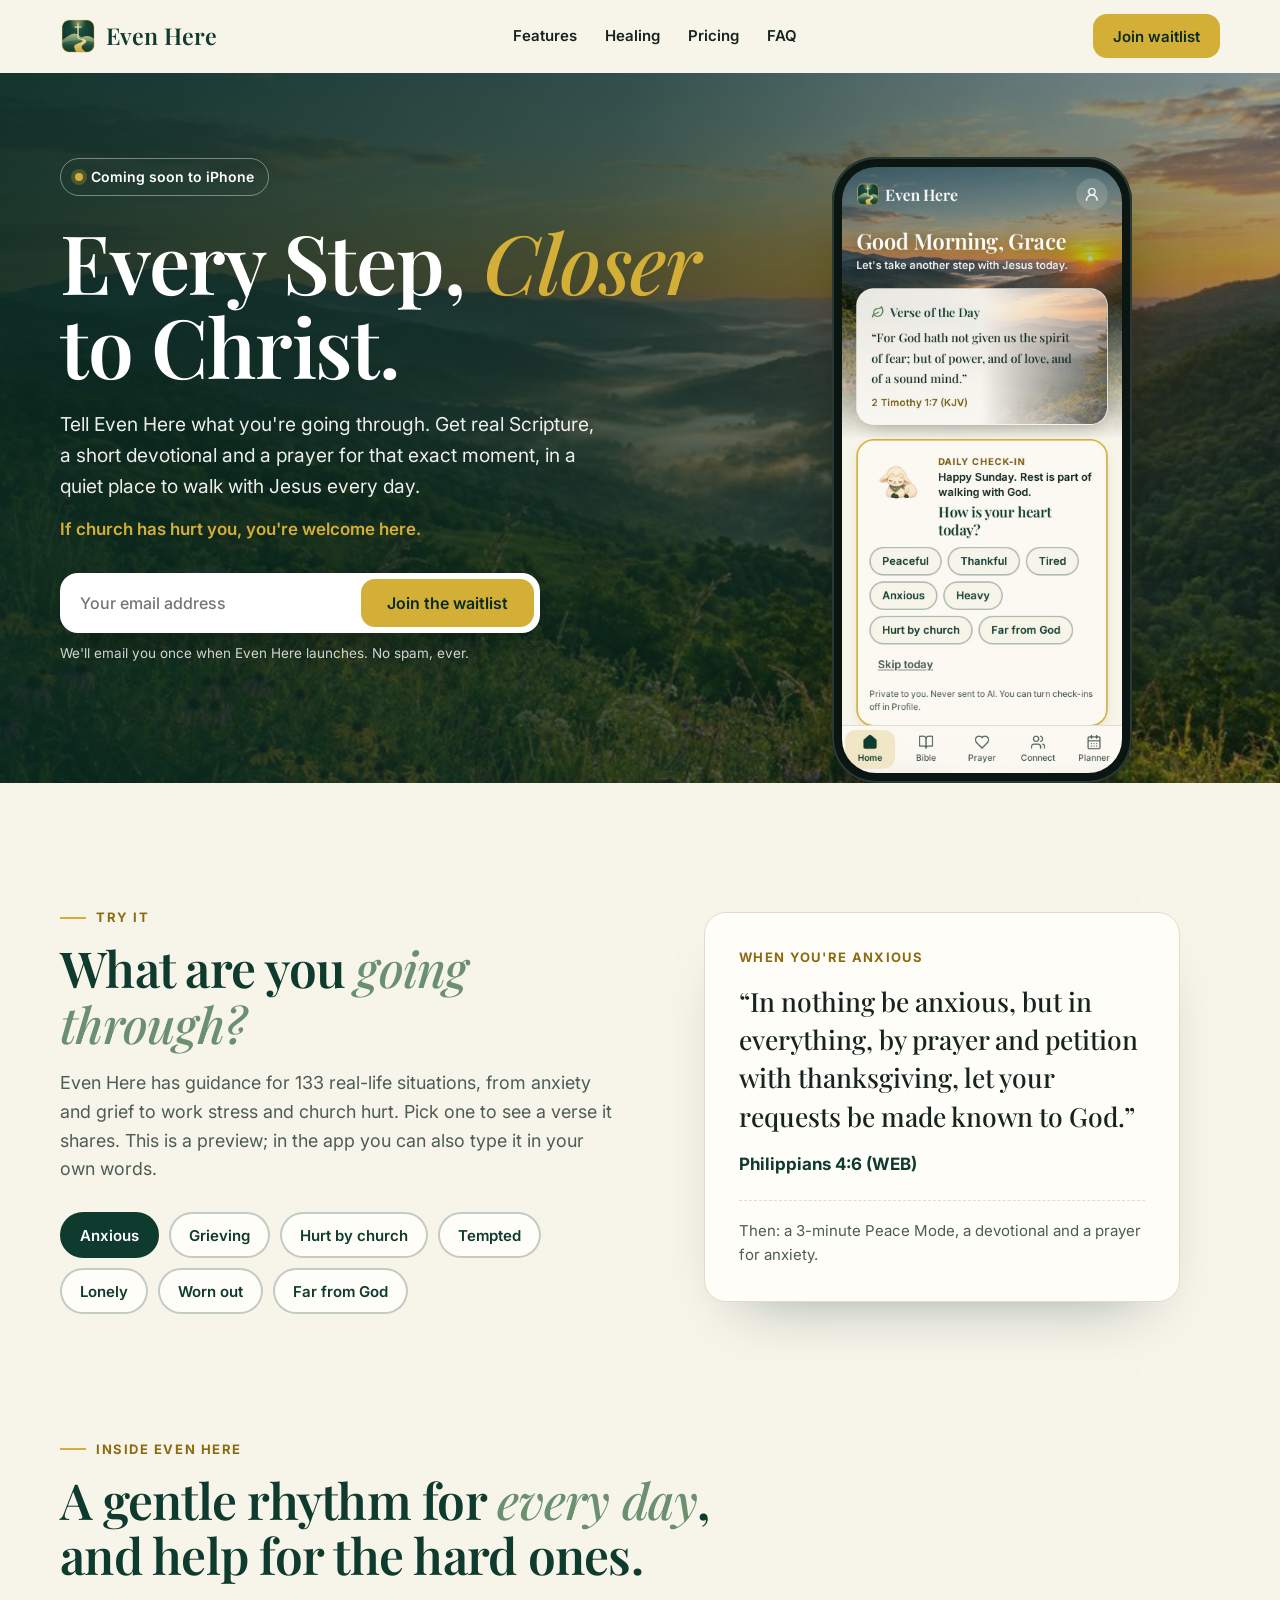
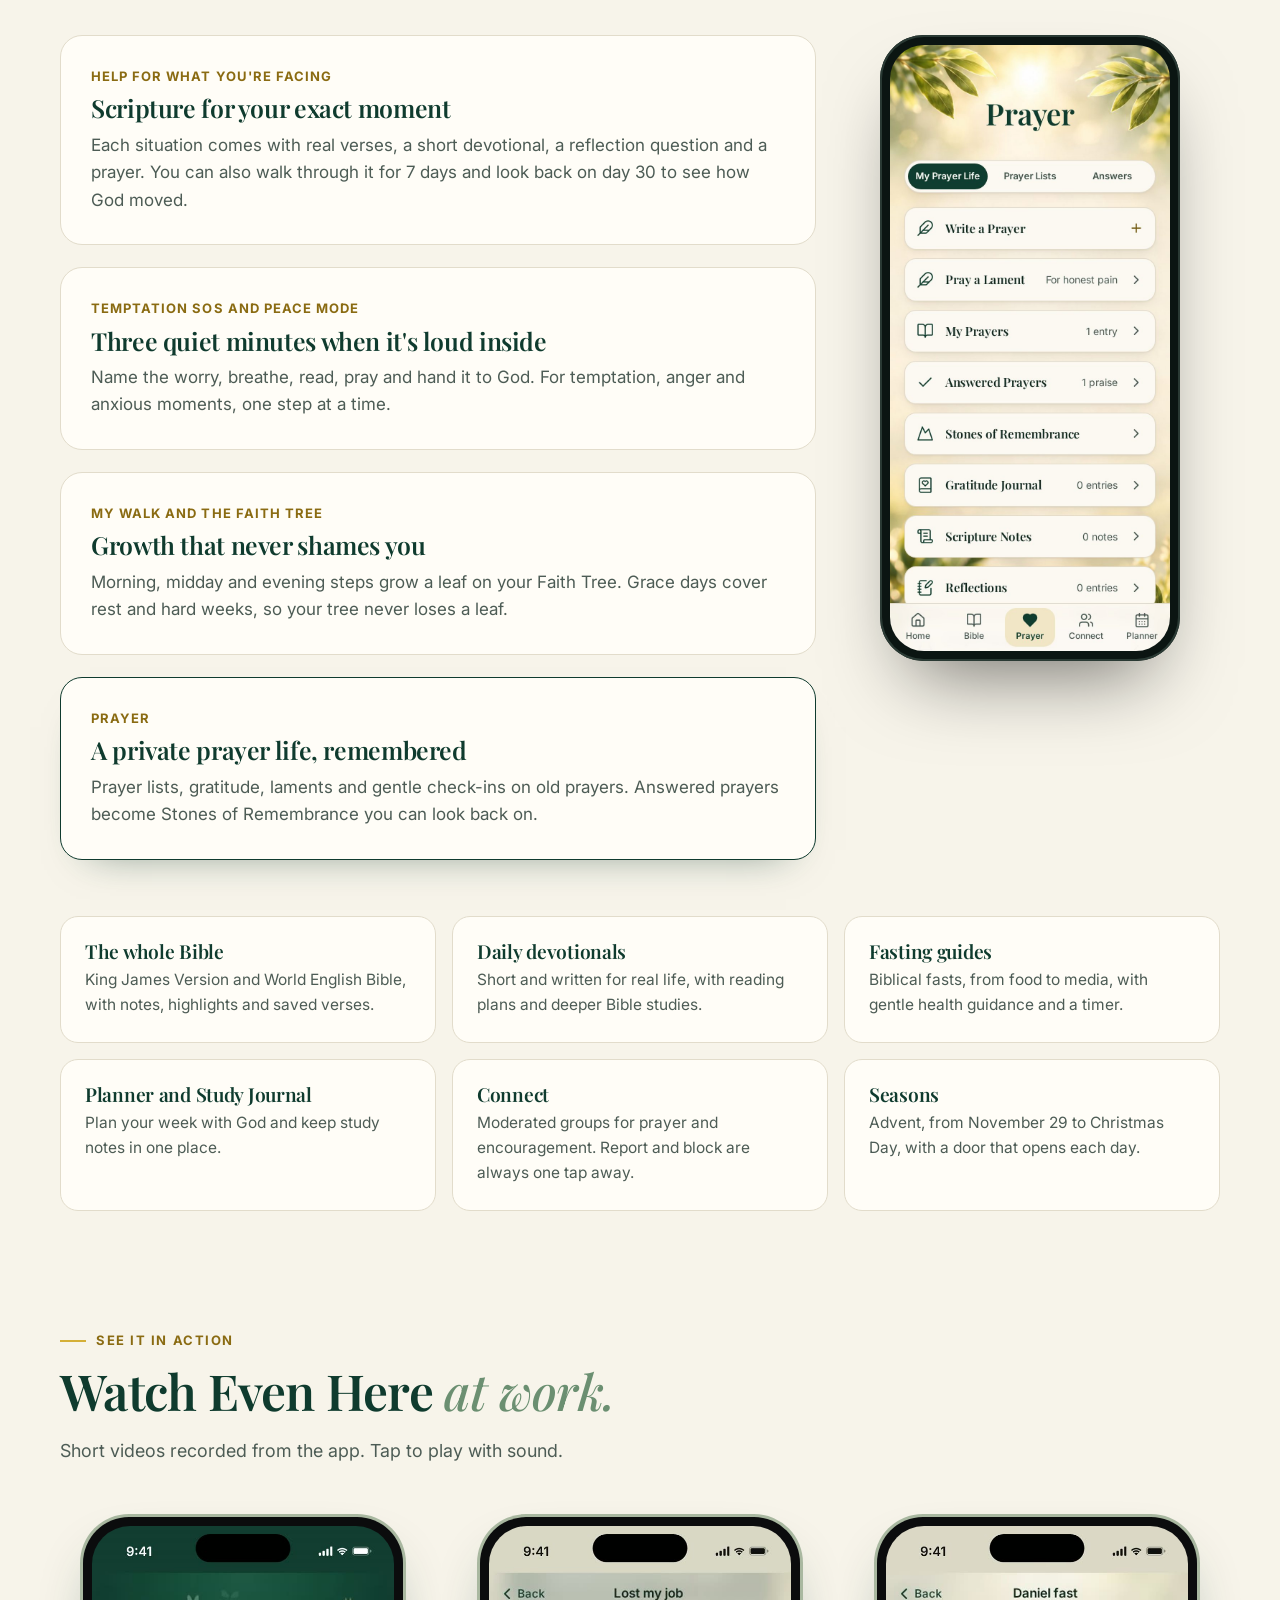
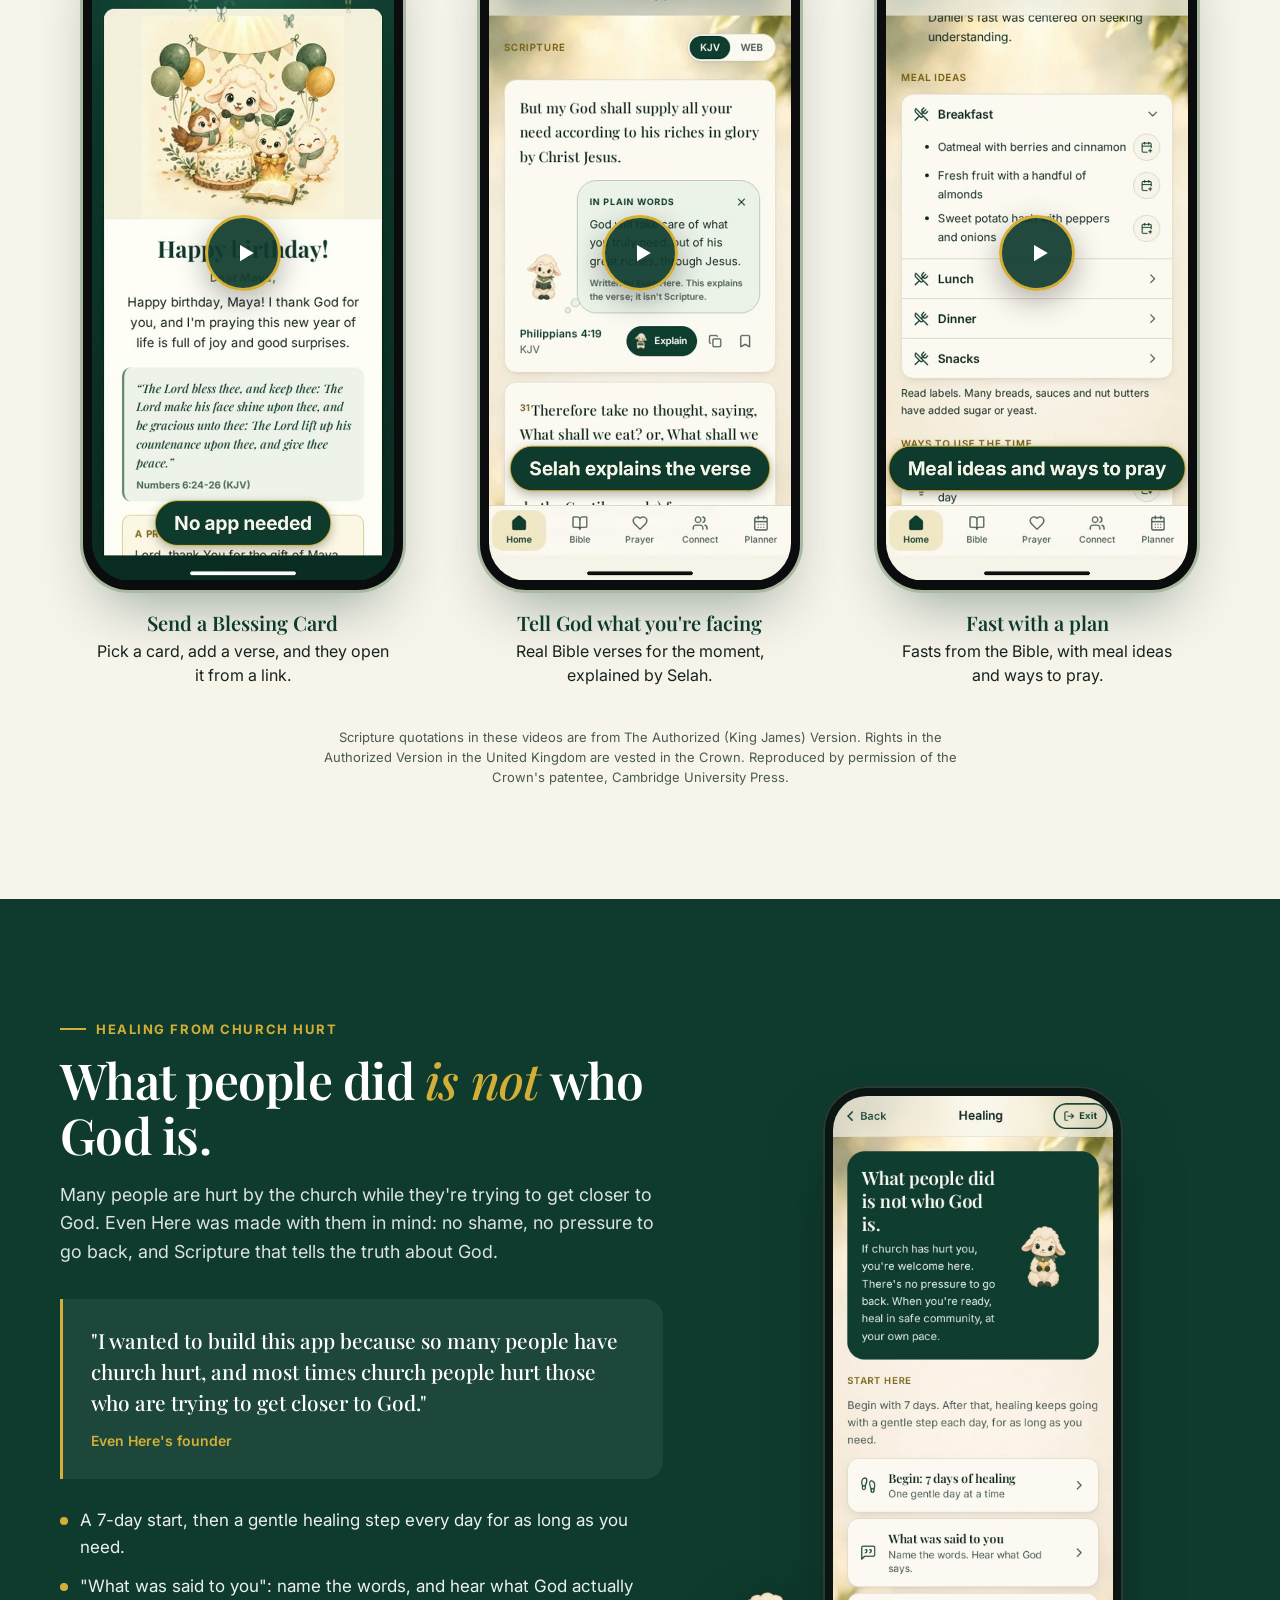
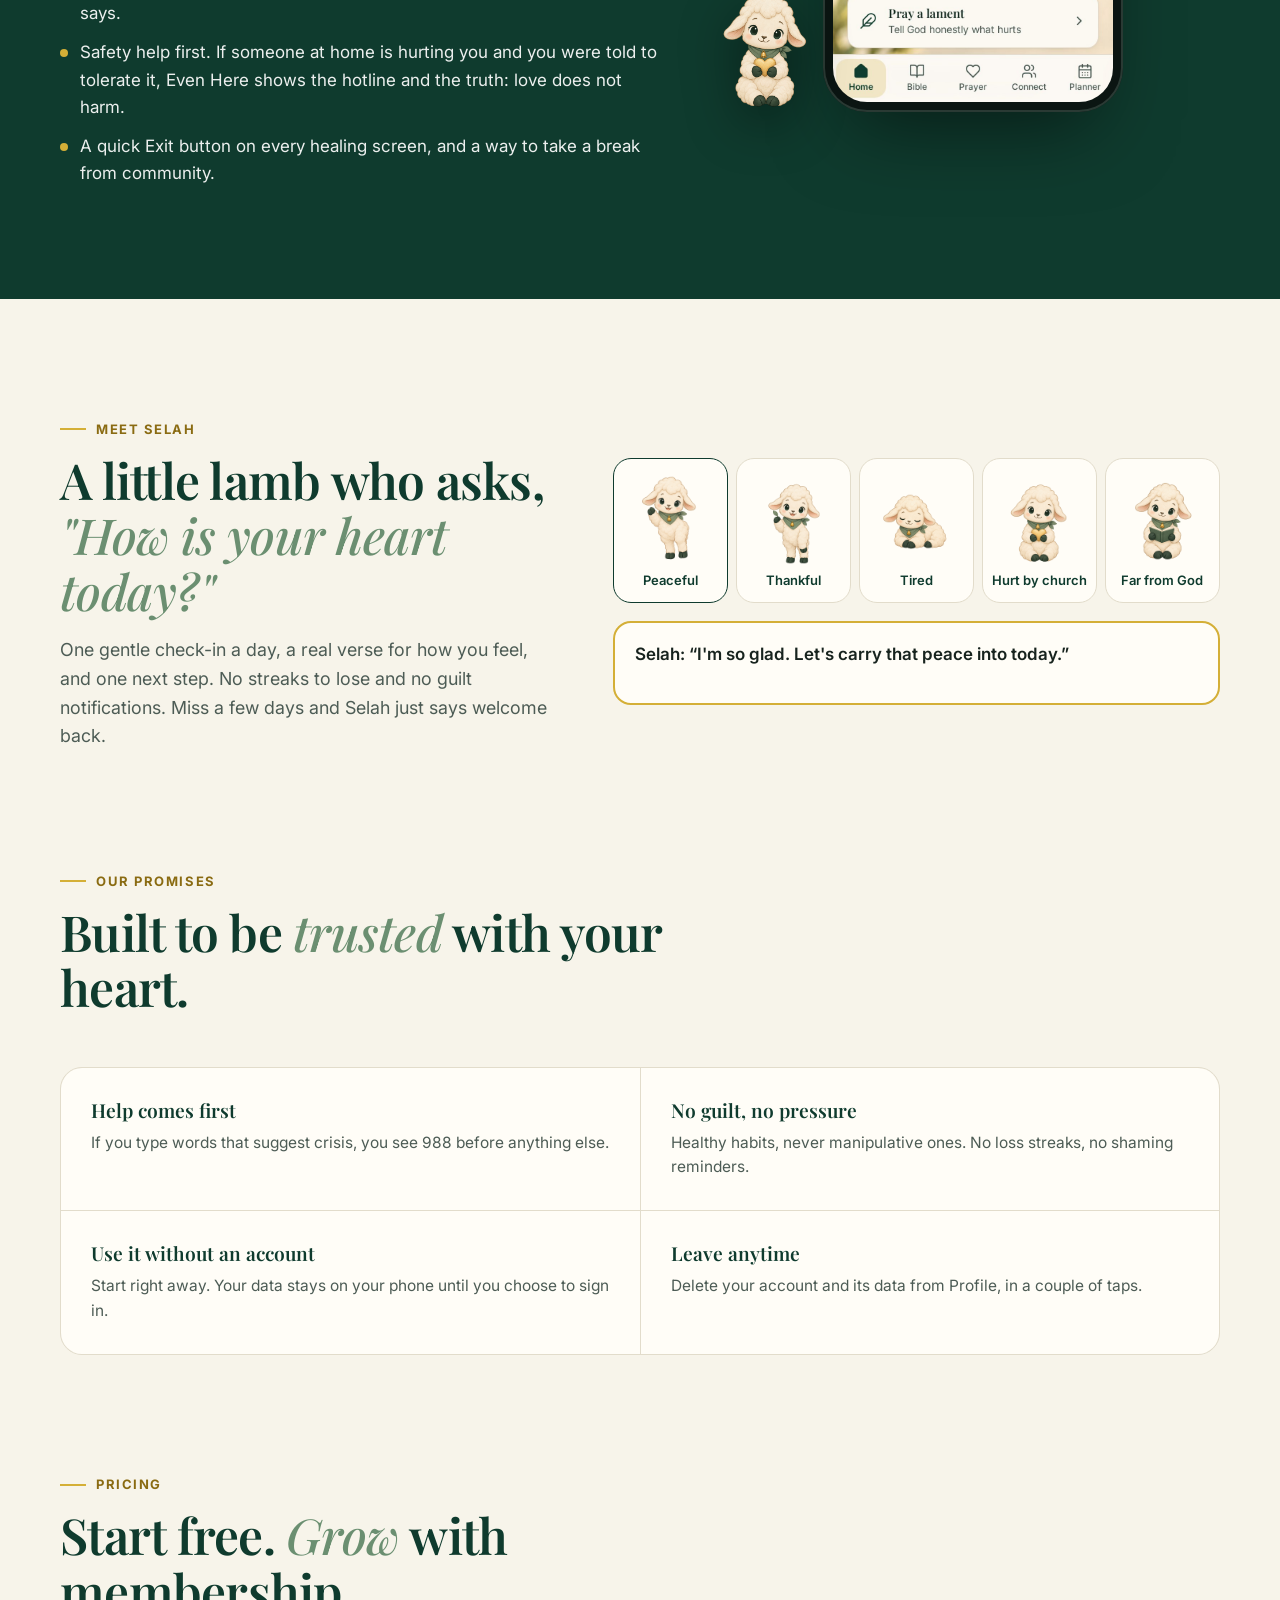
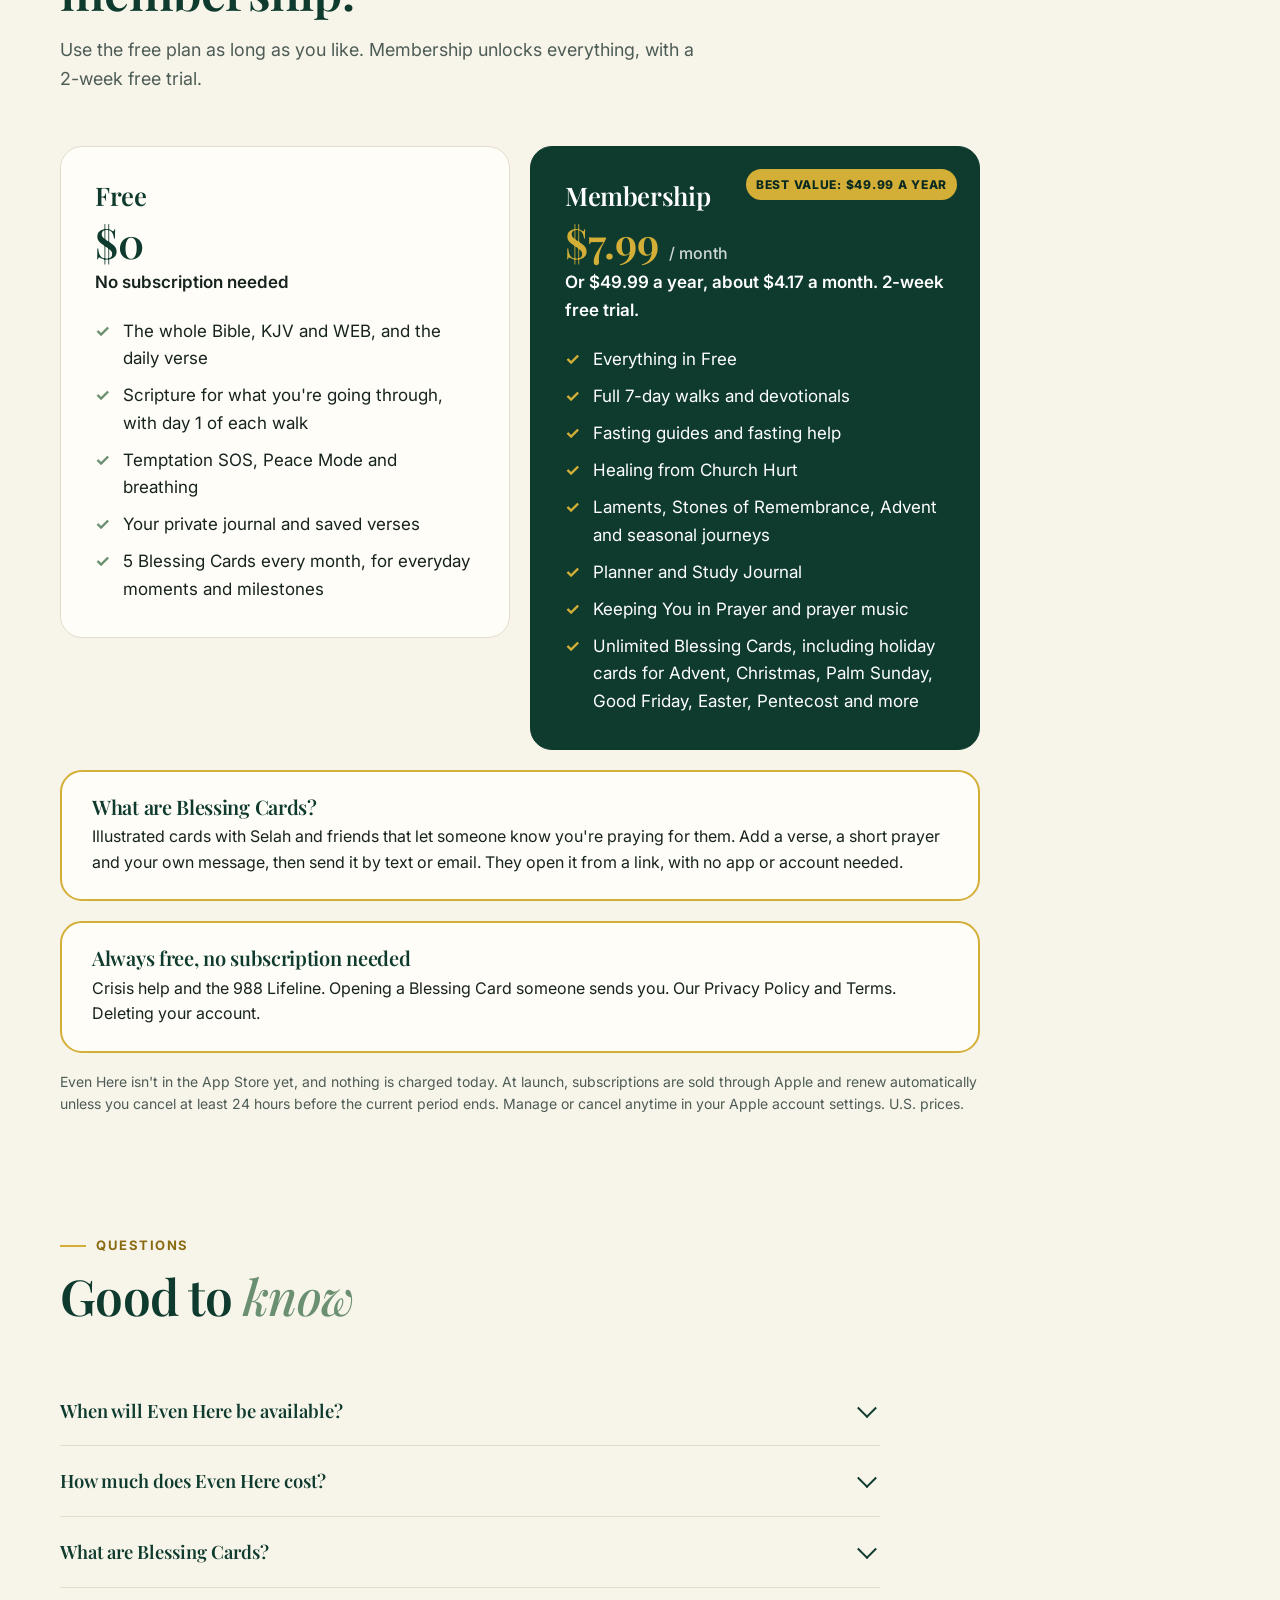
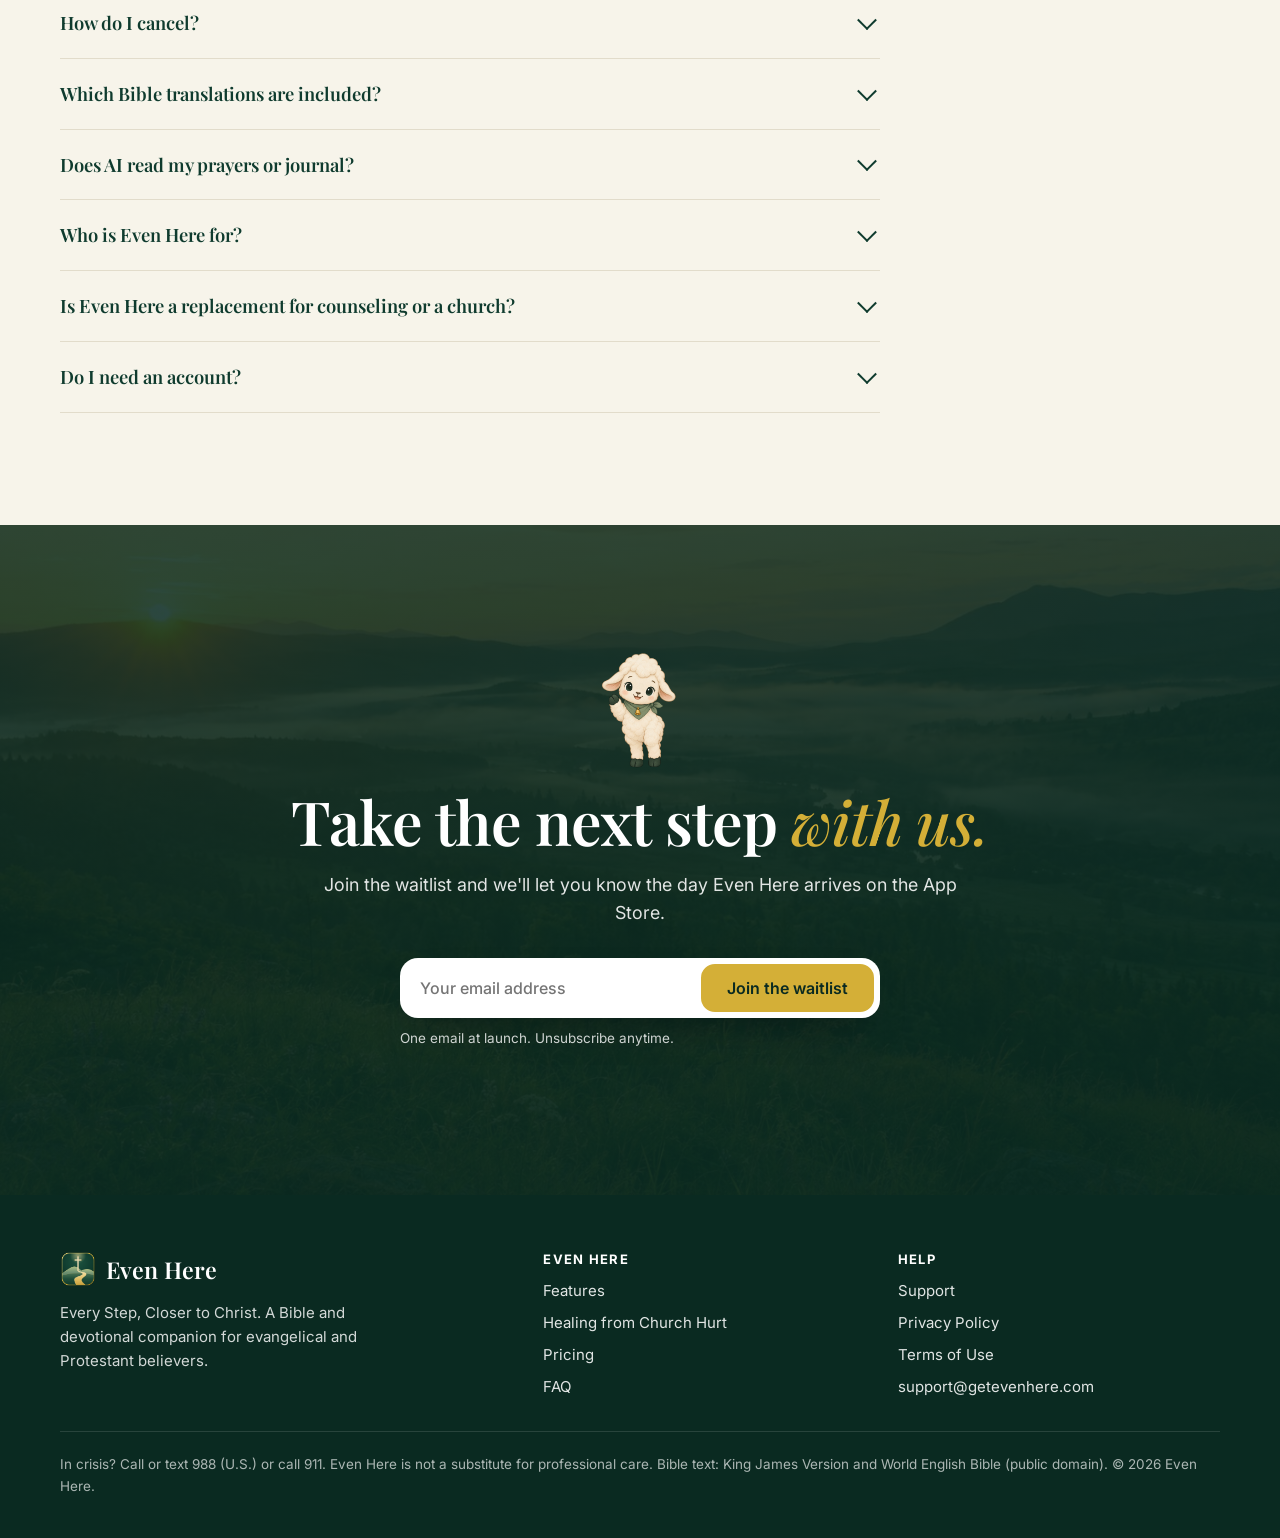
==== commit b6e877f2: "Update website" ====
--- a/index.html
+++ b/index.html
@@ -123,6 +123,7 @@
           <figcaption><strong>Fast with a plan</strong>Fasts from the Bible, with meal ideas and ways to pray.</figcaption>
         </figure>
       </div>
+      <p class="vcredit">Scripture quotations in these videos are from The Authorized (King James) Version. Rights in the Authorized Version in the United Kingdom are vested in the Crown. Reproduced by permission of the Crown's patentee, Cambridge University Press.</p>
     </div>
   </section>
 
@@ -231,7 +232,7 @@
   <section class="block" id="faq" style="padding-top:0">
     <div class="wrap">
       <div class="head reveal"><span class="kicker">Questions</span><h2>Good to <em>know</em></h2></div>
-      <div class="faq"><details><summary>When will Even Here be available?</summary><div class="a"><p>Even Here is in private testing now and coming to iPhone. Join the waitlist and we&#x27;ll email you once on launch day.</p></div></details><details><summary>How much does Even Here cost?</summary><div class="a"><p>Even Here has a free plan, and membership is $7.99 a month or $49.99 a year with a 2-week free trial. Free includes the Bible, Scripture for what you&#x27;re going through, Temptation SOS, Peace Mode, a private journal and 5 Blessing Cards every month. Membership unlocks everything else, and there&#x27;s no weekly plan.</p><p>Some things are always free: crisis help, opening a Blessing Card someone sends you, our Privacy Policy and Terms, and deleting your account.</p></div></details><details><summary>What are Blessing Cards?</summary><div class="a"><p>Blessing Cards are illustrated cards that let someone know you&#x27;re praying for them, with a verse, a short prayer and your own message. The person opens it from a link, with no app or account needed.</p></div></details><details><summary>How do I cancel?</summary><div class="a"><p>Subscriptions are handled by Apple. Cancel anytime in your iPhone&#x27;s Settings under your Apple Account, then Subscriptions. Cancel at least 24 hours before your trial or billing period ends to avoid the next charge. Even Here isn&#x27;t in the App Store yet, so nothing is charged today.</p></div></details><details><summary>Which Bible translations are included?</summary><div class="a"><p>The King James Version and the World English Bible, both in the public domain. Every verse is the real text, never written or changed by AI.</p></div></details><details><summary>Does AI read my prayers or journal?</summary><div class="a"><p>No. Prayers, journal entries, notes, check-ins and healing reflections are never sent to AI. Only the words you type into &quot;What are you facing?&quot; are used to suggest a matching situation, and they aren&#x27;t stored.</p></div></details><details><summary>Who is Even Here for?</summary><div class="a"><p>Evangelical and Protestant Christians, new believers, and anyone walking back toward God, including people who have been hurt by church.</p></div></details><details><summary>Is Even Here a replacement for counseling or a church?</summary><div class="a"><p>No. Even Here is a devotional companion. It isn&#x27;t therapy, medical advice or emergency help. If you&#x27;re in crisis, call or text 988 in the U.S., or call 911.</p></div></details><details><summary>Do I need an account?</summary><div class="a"><p>No. You can start right away and everything stays on your phone. Sign in if you want your saved verses and journal to sync, and delete your account anytime from Profile.</p></div></details></div>
+      <div class="faq"><details><summary>When will Even Here be available?</summary><div class="a"><p>Even Here is in private testing now and coming to iPhone. Join the waitlist and we&#x27;ll email you once on launch day.</p></div></details><details><summary>How much does Even Here cost?</summary><div class="a"><p>Even Here has a free plan, and membership is $7.99 a month or $49.99 a year with a 2-week free trial. Free includes the Bible, Scripture for what you&#x27;re going through, Temptation SOS, Peace Mode, a private journal and 5 Blessing Cards every month. Membership unlocks everything else, and there&#x27;s no weekly plan.</p><p>Some things are always free: crisis help, opening a Blessing Card someone sends you, our Privacy Policy and Terms, and deleting your account.</p></div></details><details><summary>What are Blessing Cards?</summary><div class="a"><p>Blessing Cards are illustrated cards that let someone know you&#x27;re praying for them, with a verse, a short prayer and your own message. The person opens it from a link, with no app or account needed.</p></div></details><details><summary>How do I cancel?</summary><div class="a"><p>Subscriptions are handled by Apple. Cancel anytime in your iPhone&#x27;s Settings under your Apple Account, then Subscriptions. Cancel at least 24 hours before your trial or billing period ends to avoid the next charge. Even Here isn&#x27;t in the App Store yet, so nothing is charged today.</p></div></details><details><summary>Which Bible translations are included?</summary><div class="a"><p>The King James Version and the World English Bible, both in the public domain. Every verse is the real text, never written or changed by AI.</p></div></details><details><summary>Does AI read my prayers or journal?</summary><div class="a"><p>No. Prayers, journal entries, notes, check-ins and healing reflections are never sent to AI. In the iPhone app, the words you type into &quot;What are you facing?&quot; are matched on your phone too, so nothing you type is sent to AI.</p></div></details><details><summary>Who is Even Here for?</summary><div class="a"><p>Evangelical and Protestant Christians, new believers, and anyone walking back toward God, including people who have been hurt by church.</p></div></details><details><summary>Is Even Here a replacement for counseling or a church?</summary><div class="a"><p>No. Even Here is a devotional companion. It isn&#x27;t therapy, medical advice or emergency help. If you&#x27;re in crisis, call or text 988 in the U.S., or call 911.</p></div></details><details><summary>Do I need an account?</summary><div class="a"><p>No. You can start right away and everything stays on your phone. Sign in if you want your saved verses and journal to sync, and delete your account anytime from Profile.</p></div></details></div>
     </div>
   </section>
 
--- a/styles.css
+++ b/styles.css
@@ -272,3 +272,4 @@
 .vplay:hover { transform: translate(-50%,-50%) scale(1.06); }
 .vplay:focus-visible { outline: 3px solid var(--gold); outline-offset: 4px; }
 .vframe.playing .vplay { display: none; }
+.vcredit { max-width: 640px; margin: 40px auto 0; text-align: center; font-size: 13px; line-height: 1.55; color: #4a5a52; }
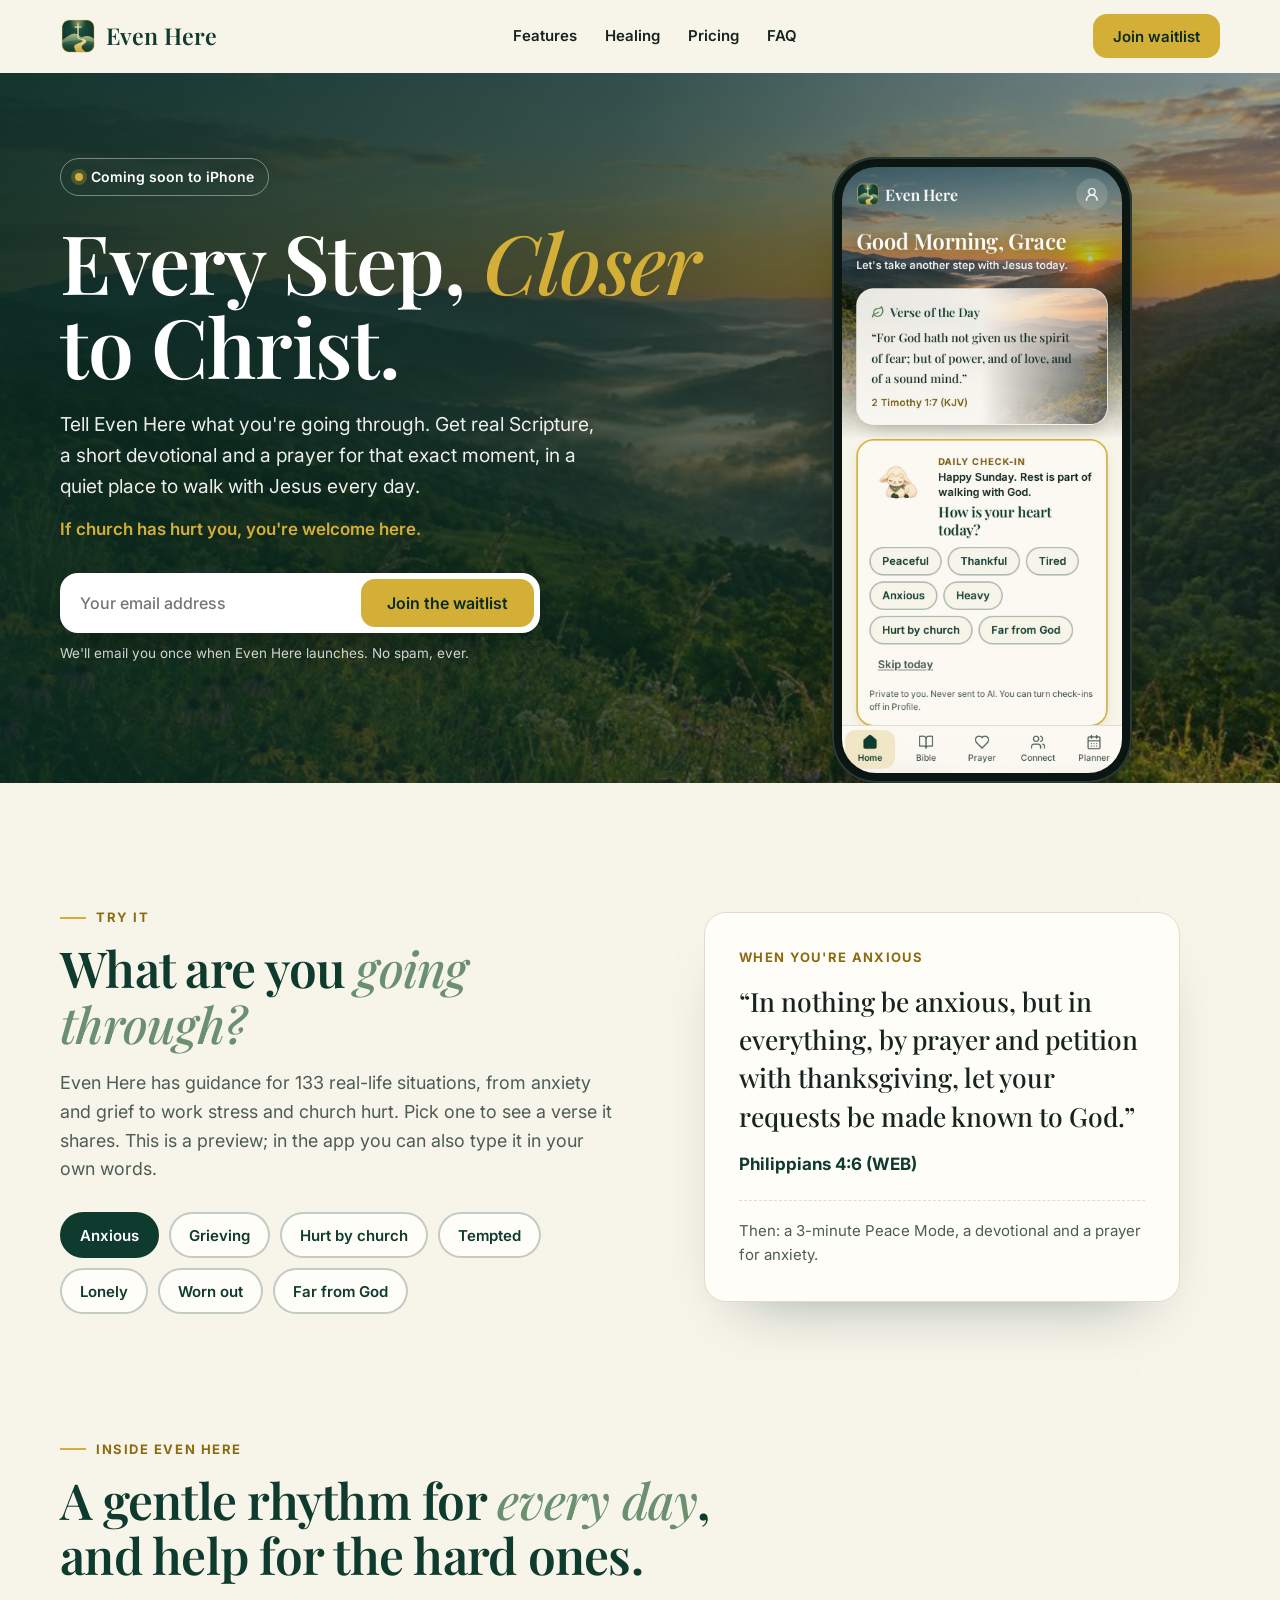
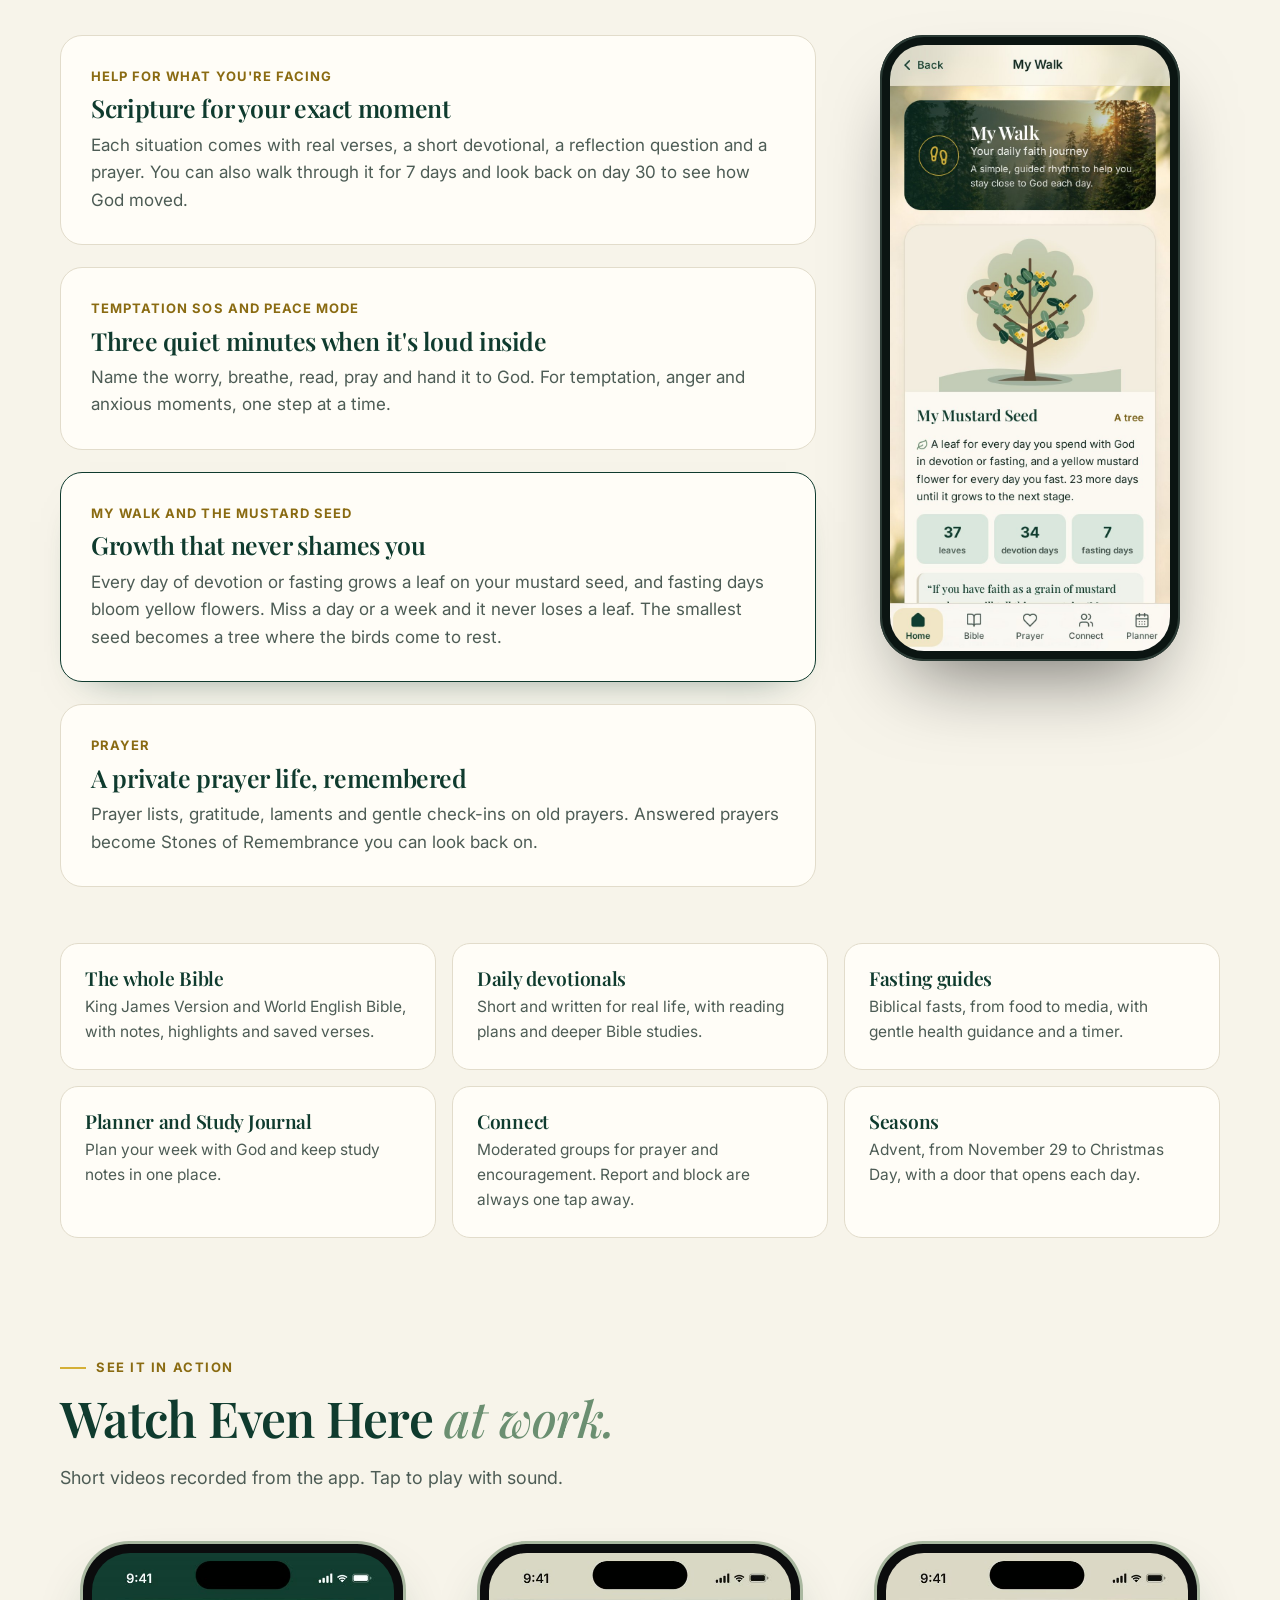
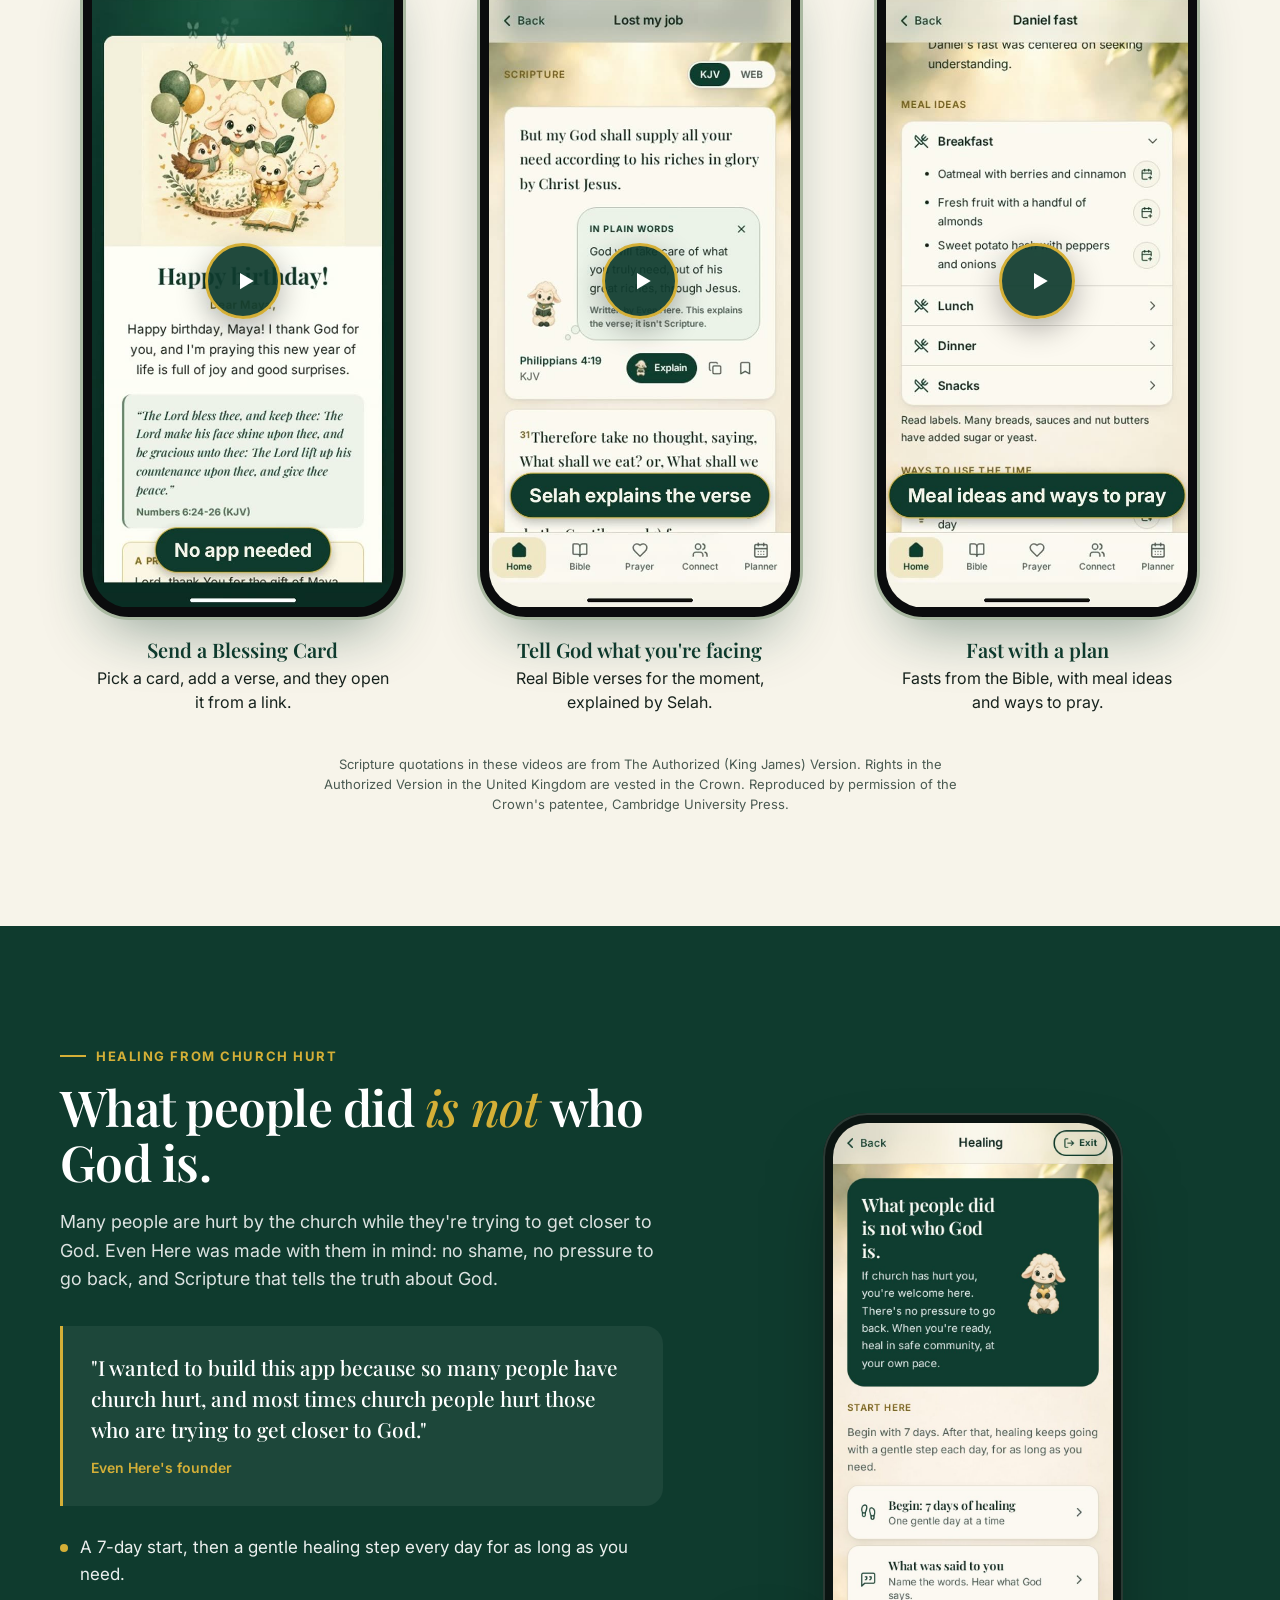
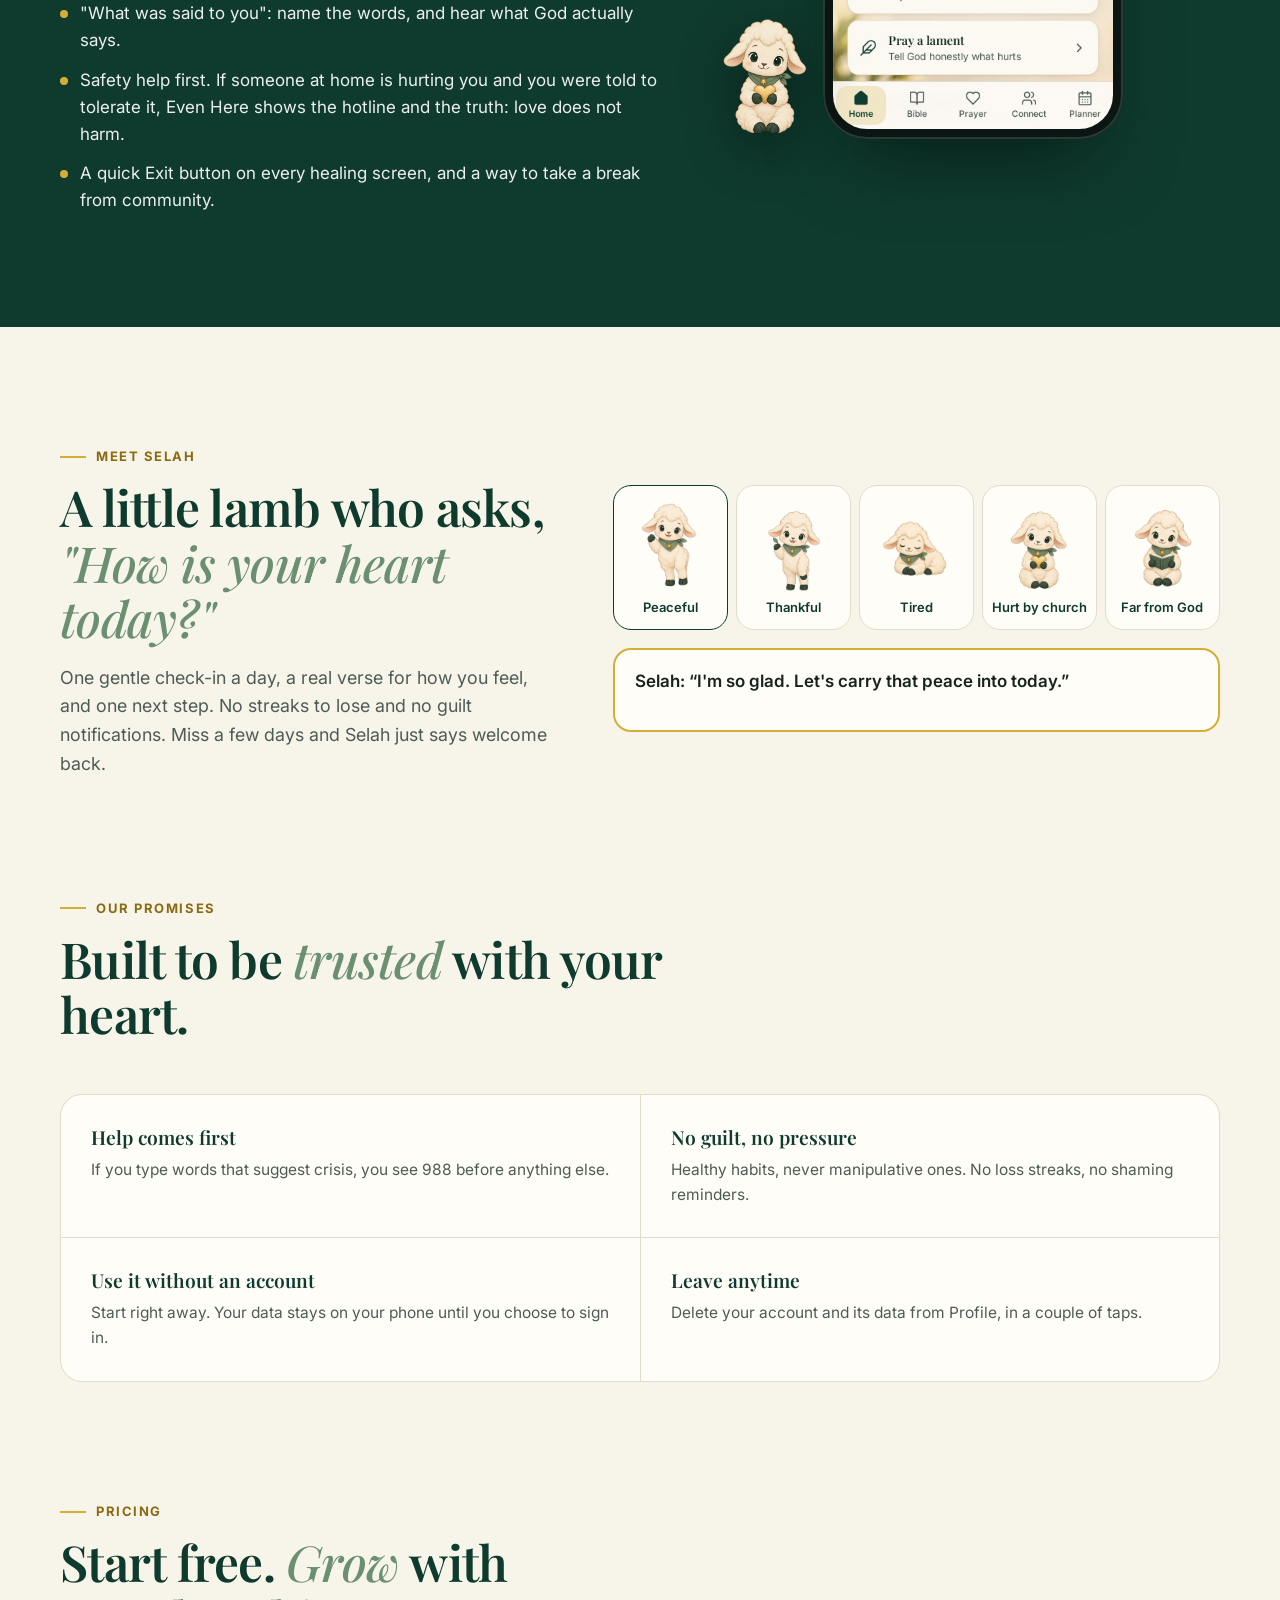
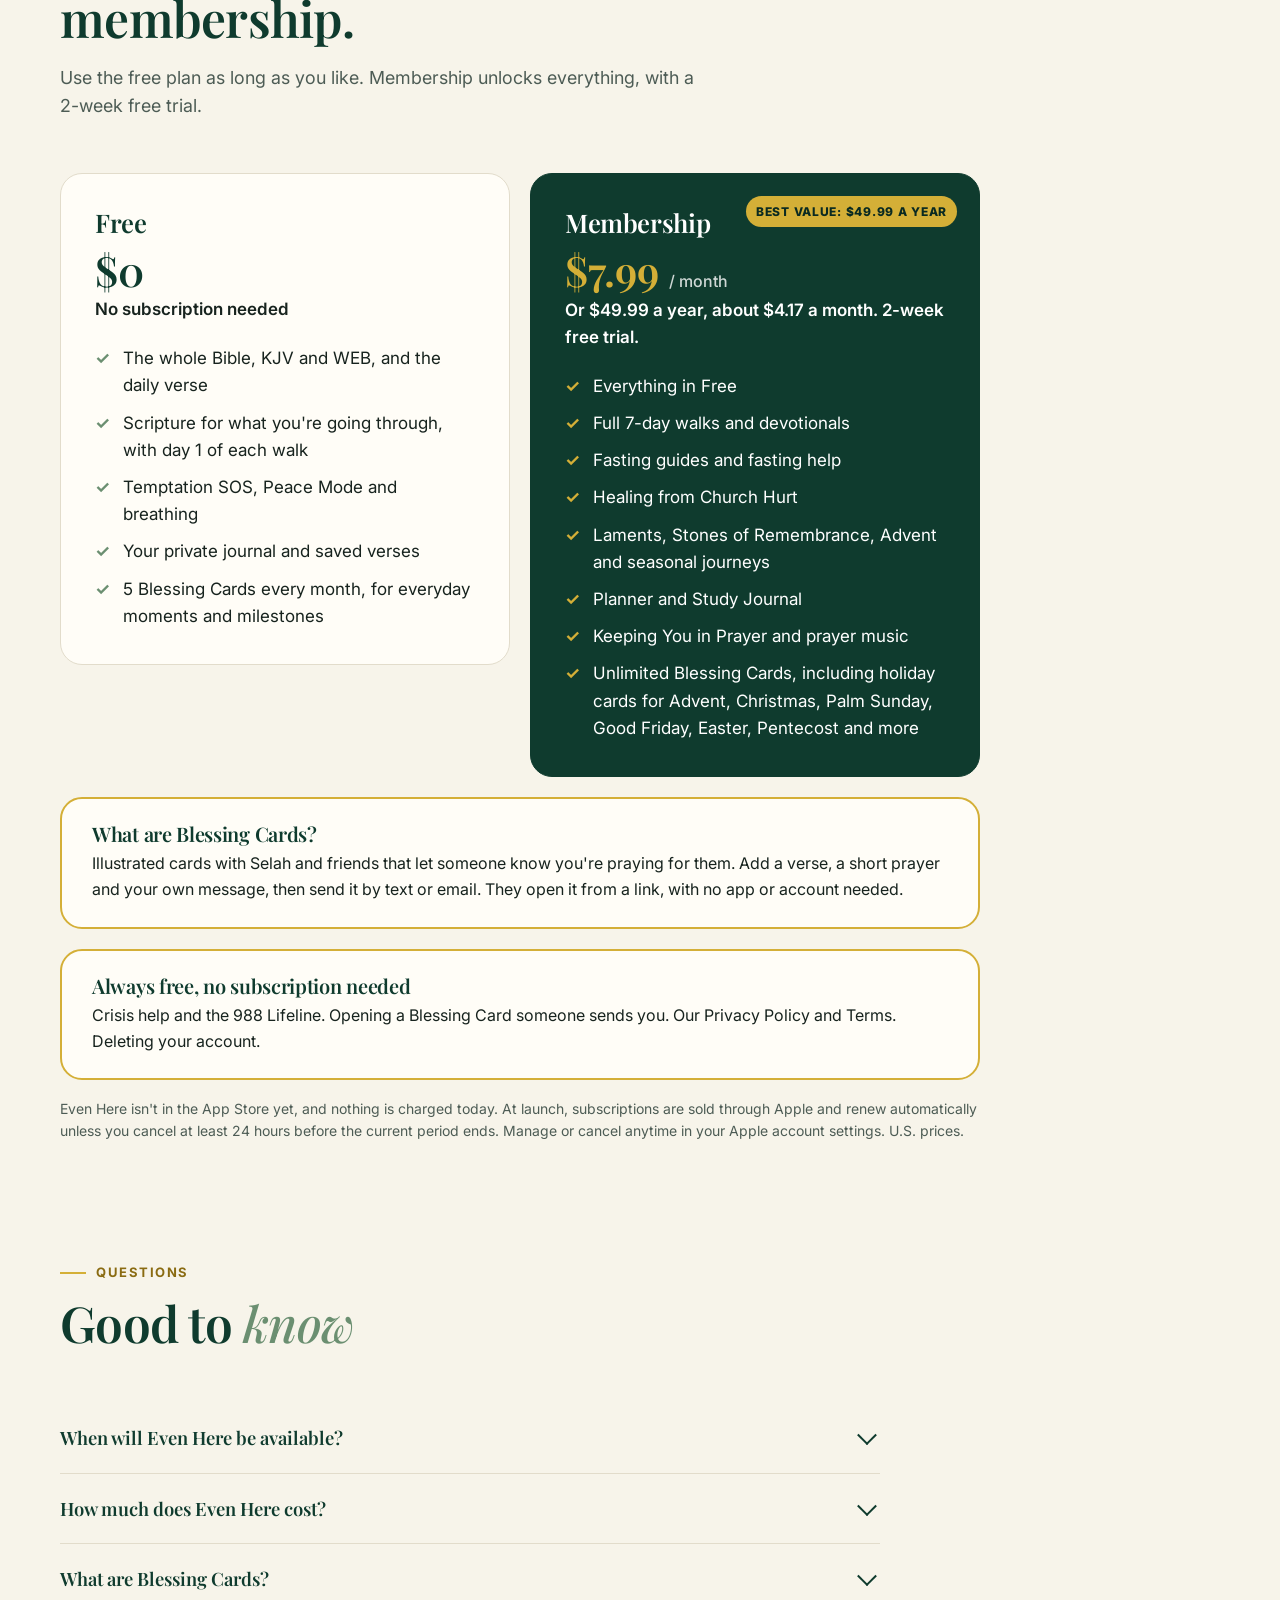
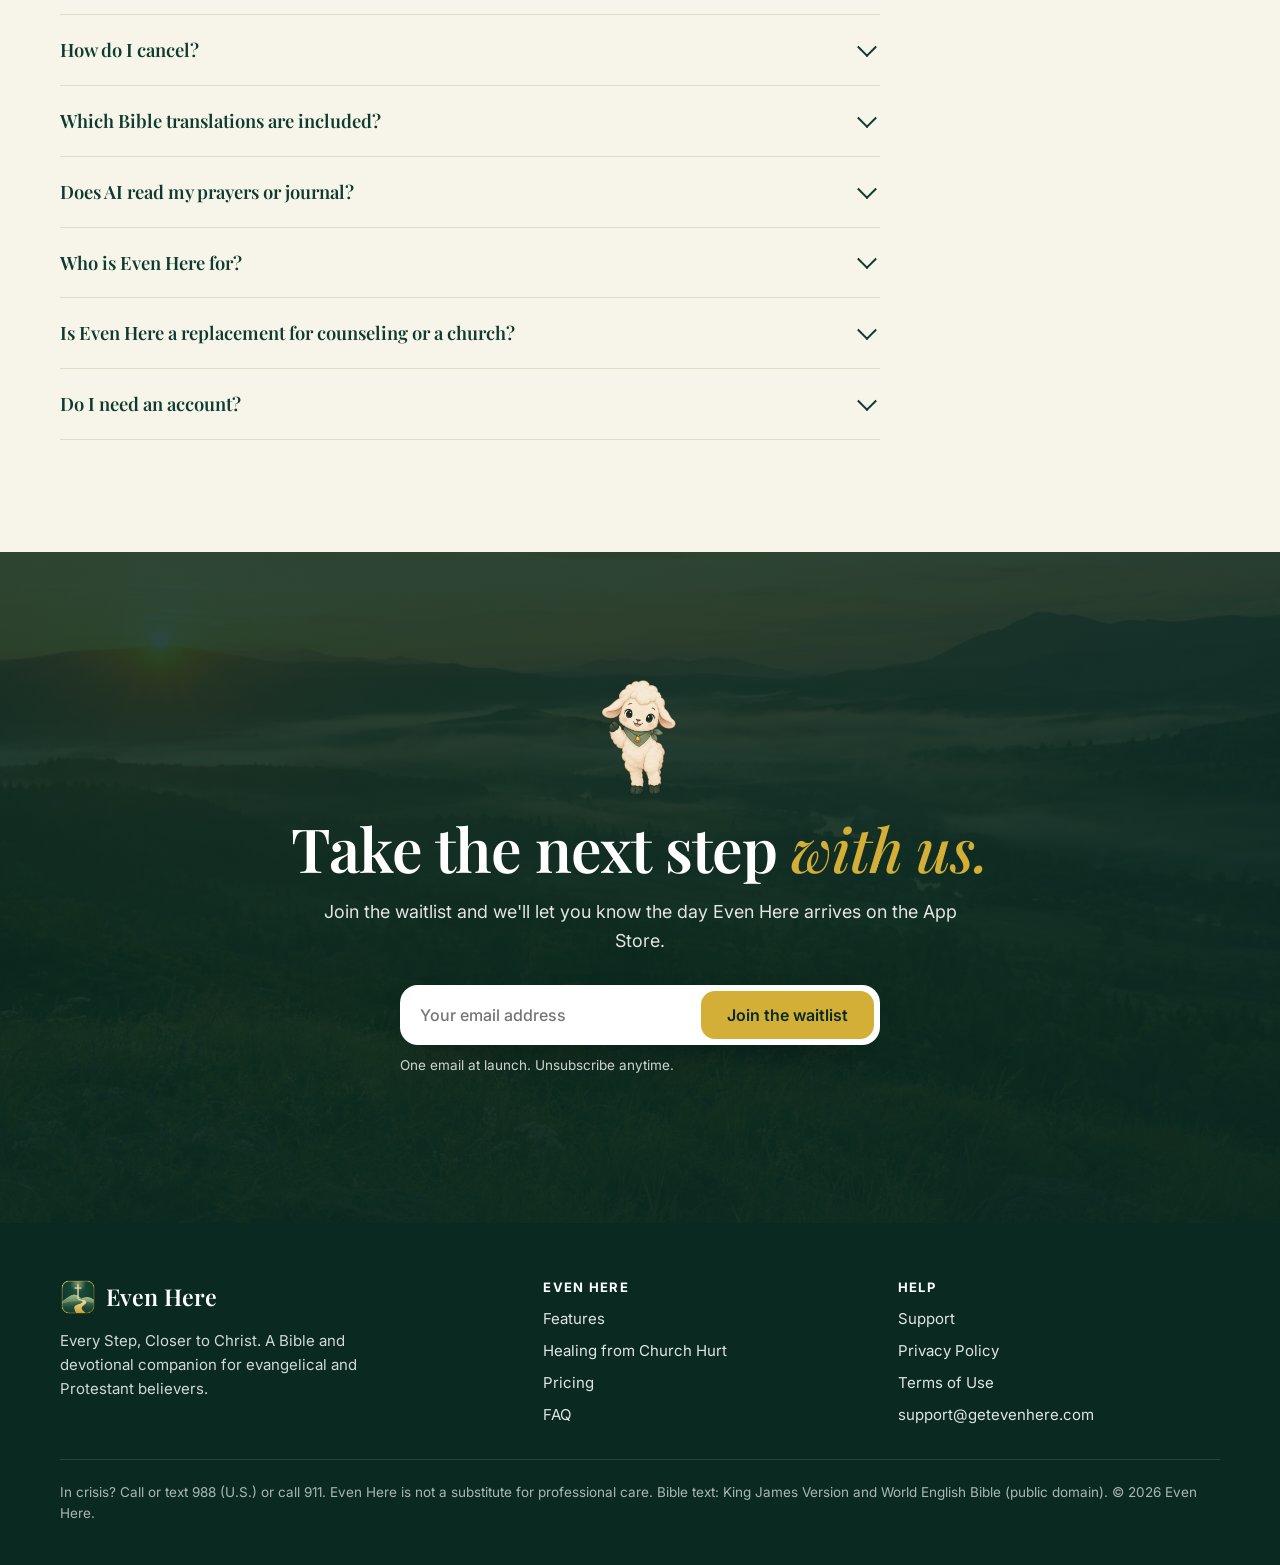
==== commit 8c5e7e38: "Update website" ====
--- a/index.html
+++ b/index.html
@@ -76,10 +76,10 @@
             <div class="phone sm mobile-shot"><img src="assets/shots/peace.jpg" alt="Peace Mode, step 1: name what's weighing on you" loading="lazy" width="390" height="844" /></div>
           </article>
           <article class="step" data-shot="assets/shots/walk.jpg">
-            <div class="tag">My Walk and the Faith Tree</div>
+            <div class="tag">My Walk and the mustard seed</div>
             <h3>Growth that never shames you</h3>
-            <p>Morning, midday and evening steps grow a leaf on your Faith Tree. Grace days cover rest and hard weeks, so your tree never loses a leaf.</p>
-            <div class="phone sm mobile-shot"><img src="assets/shots/walk.jpg" alt="My Walk with a Faith Tree in blossom" loading="lazy" width="390" height="844" /></div>
+            <p>Every day of devotion or fasting grows a leaf on your mustard seed, and fasting days bloom yellow flowers. Miss a day or a week and it never loses a leaf. The smallest seed becomes a tree where the birds come to rest.</p>
+            <div class="phone sm mobile-shot"><img src="assets/shots/walk.jpg" alt="My Walk with a mustard seed grown into a tree, with yellow flowers and a bird resting in its branches" loading="lazy" width="390" height="844" /></div>
           </article>
           <article class="step" data-shot="assets/shots/prayer.jpg">
             <div class="tag">Prayer</div>
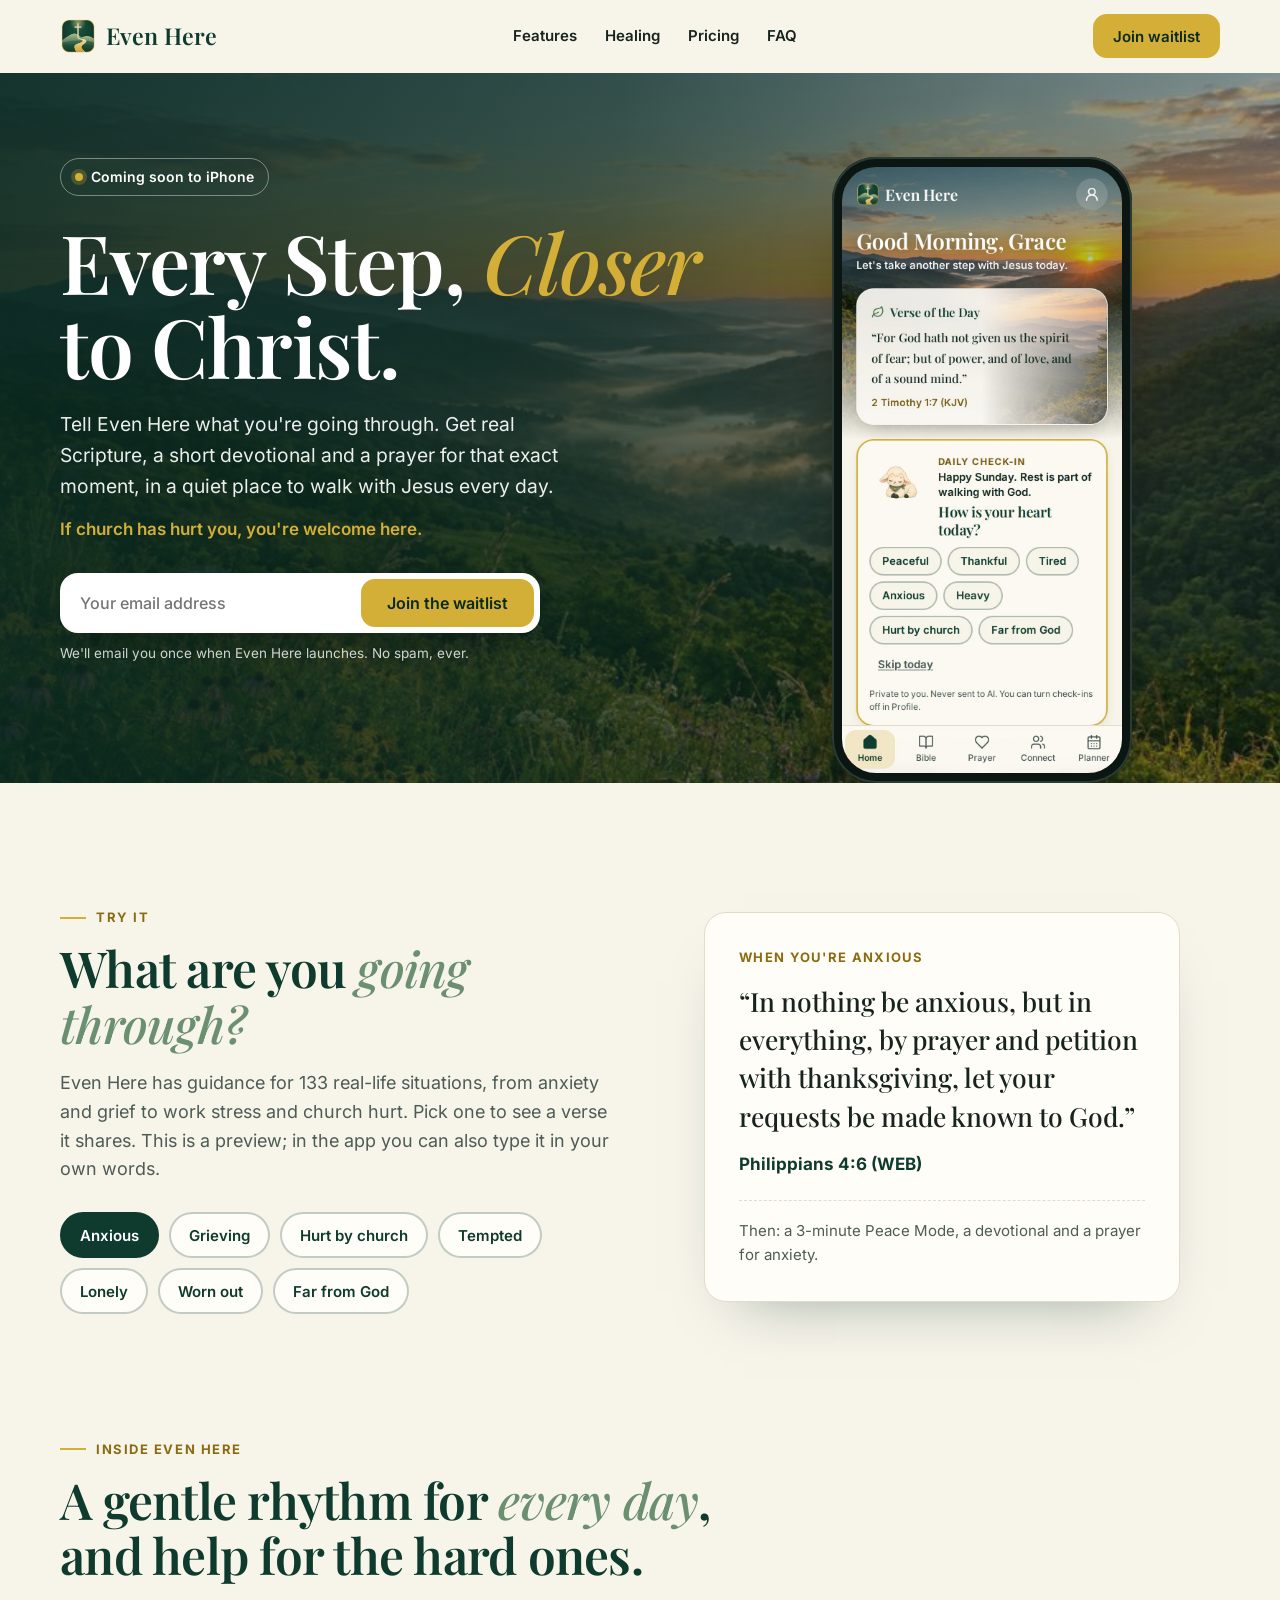
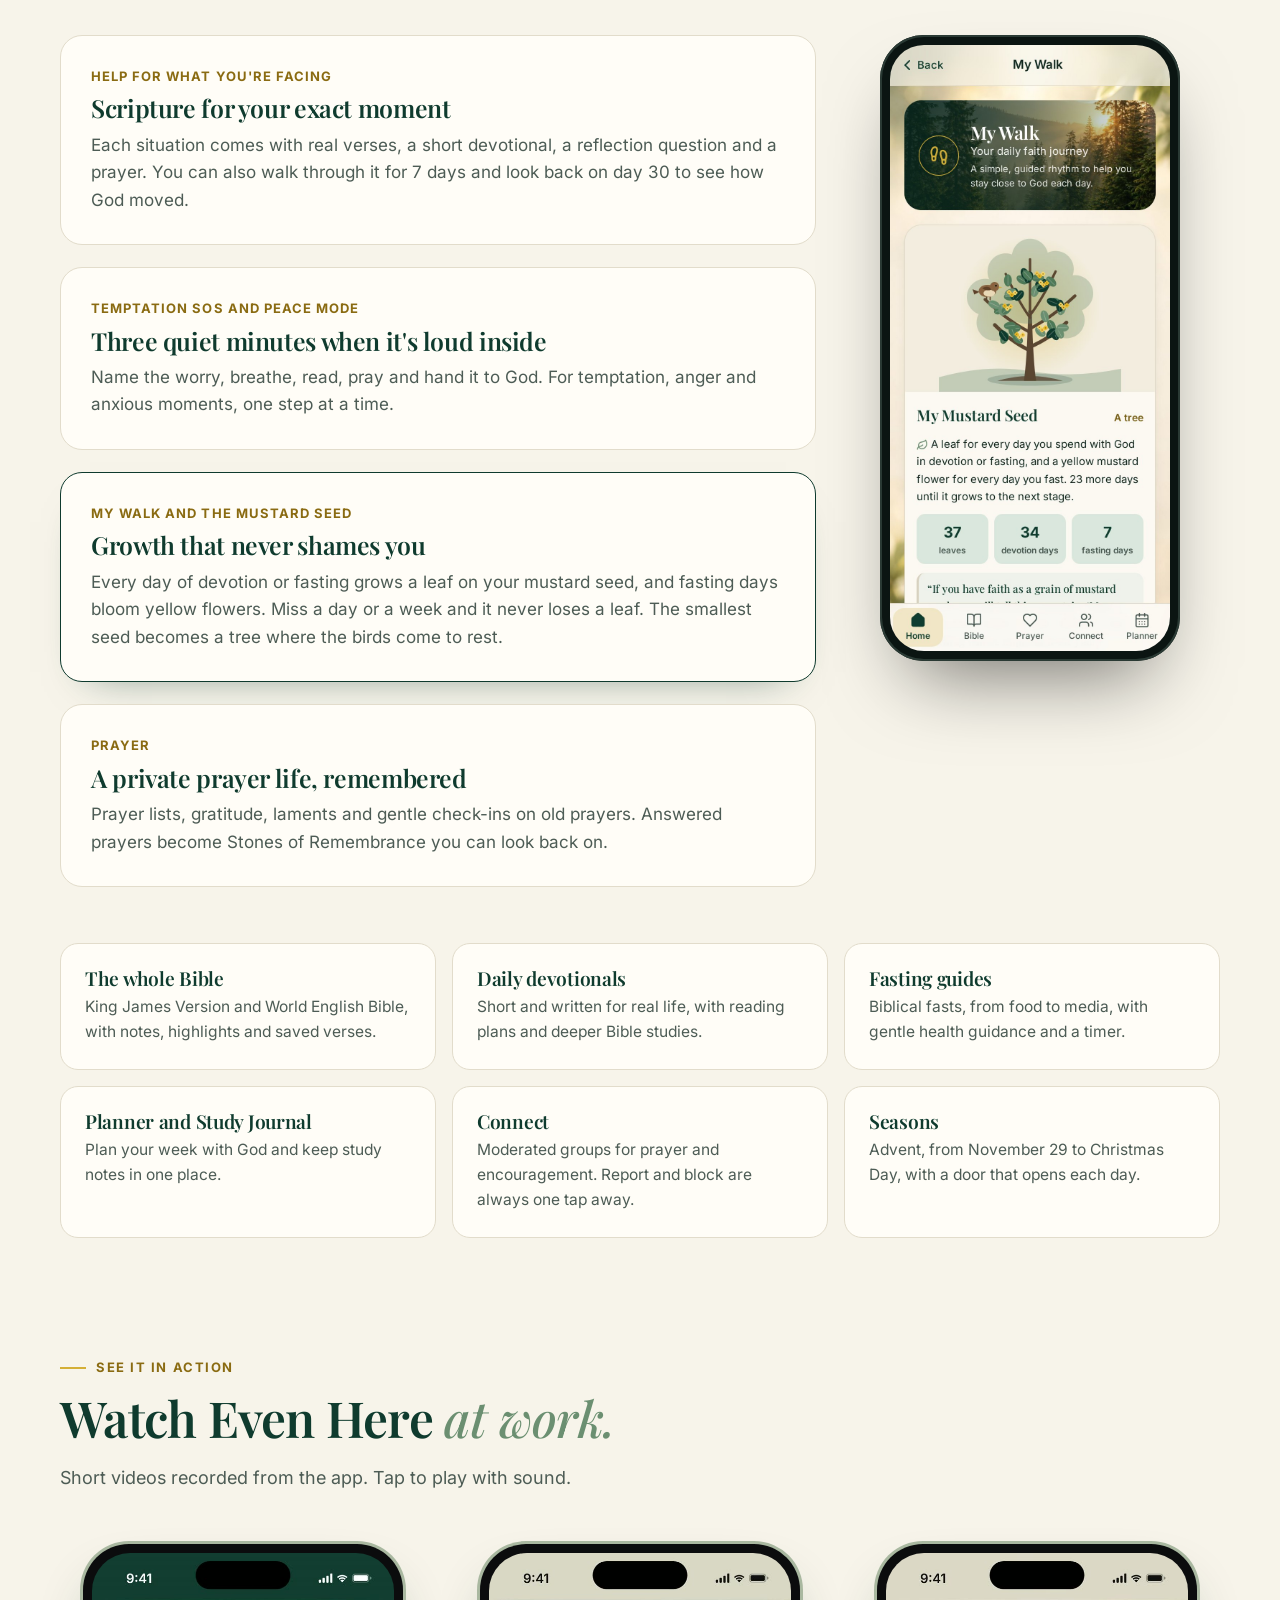
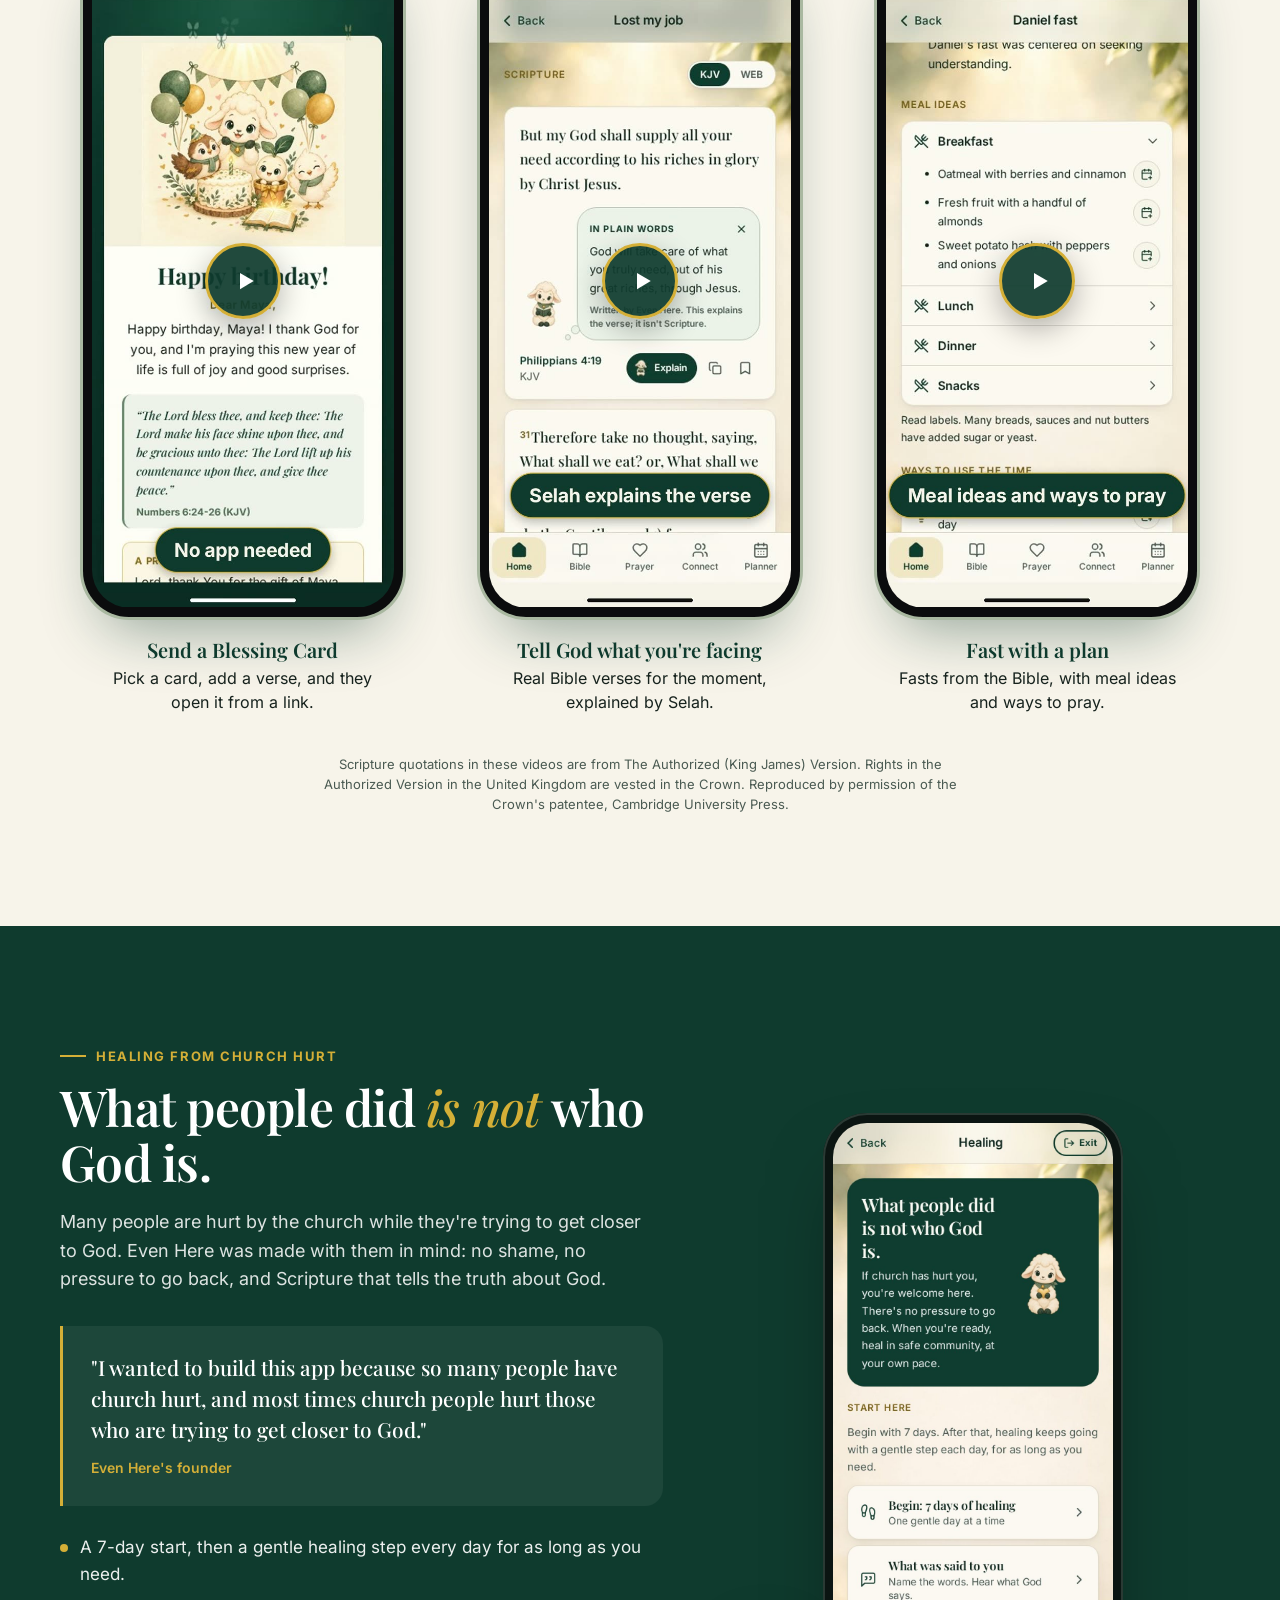
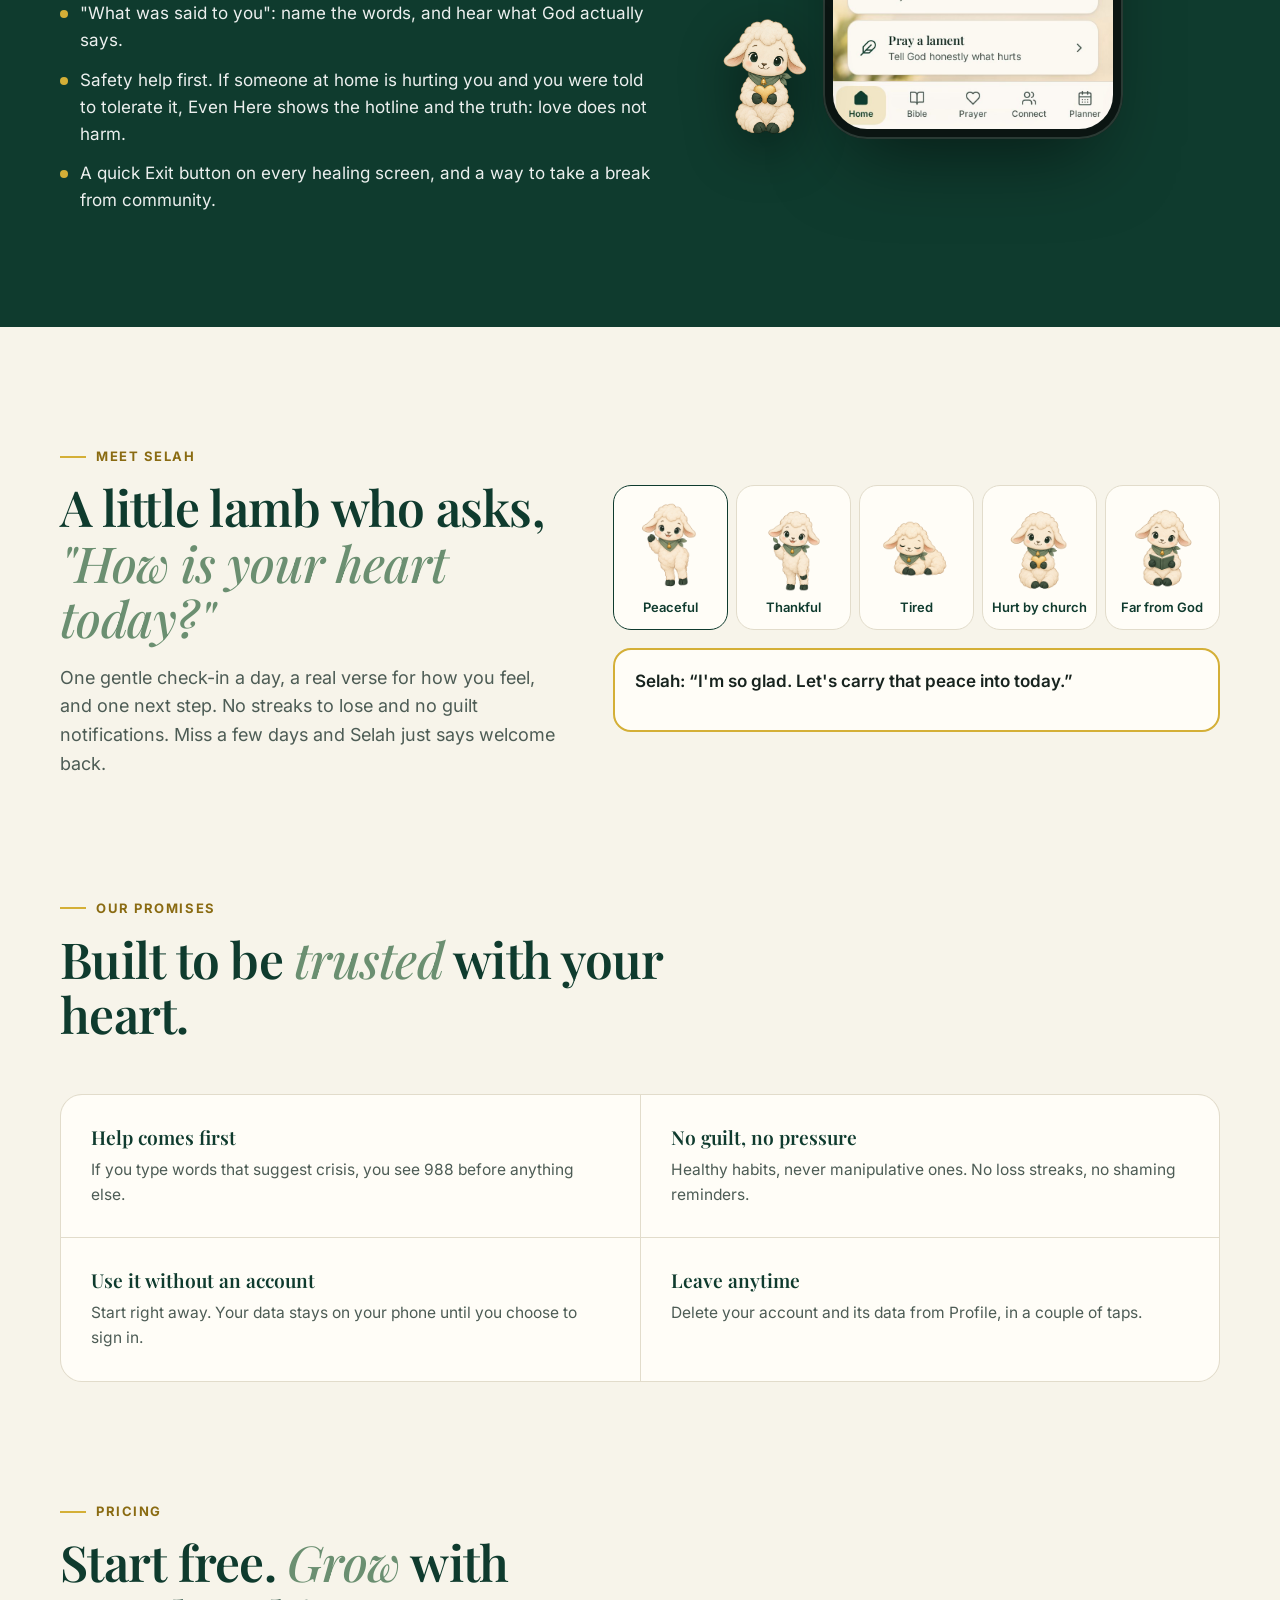
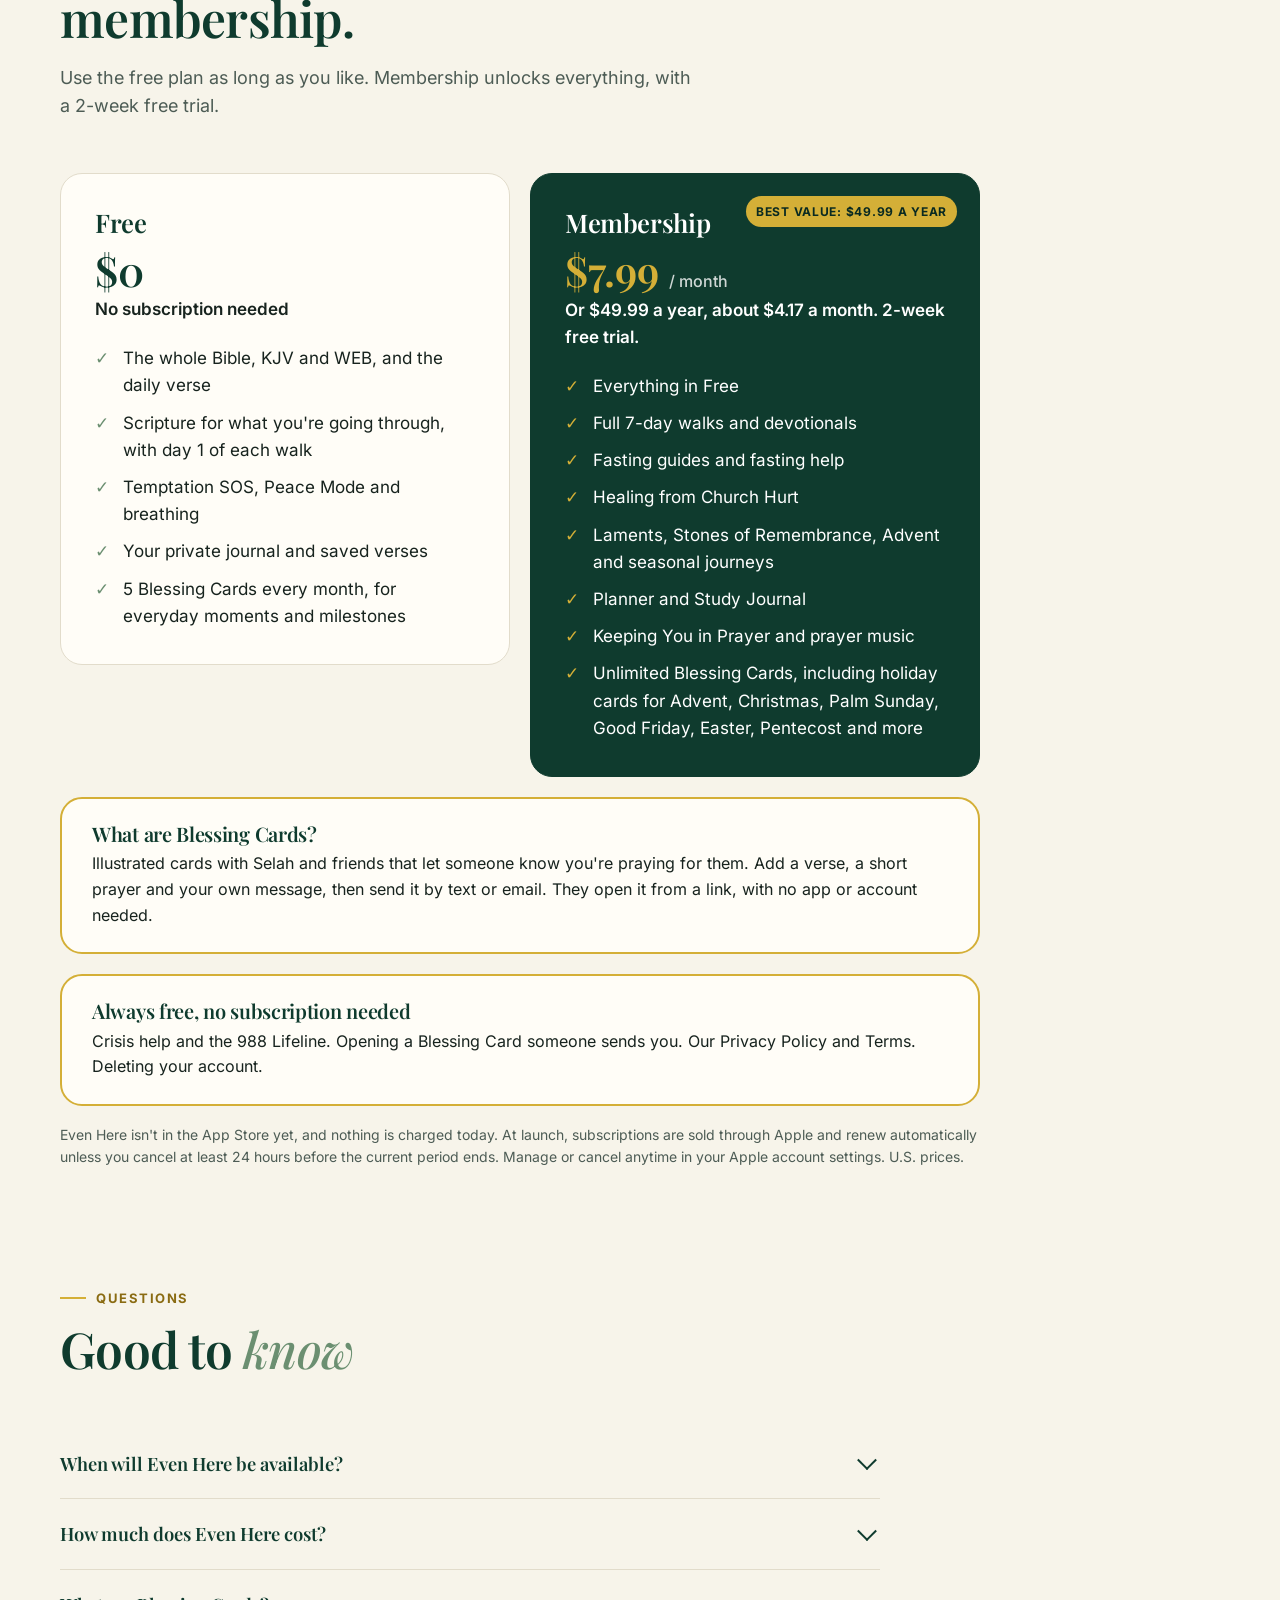
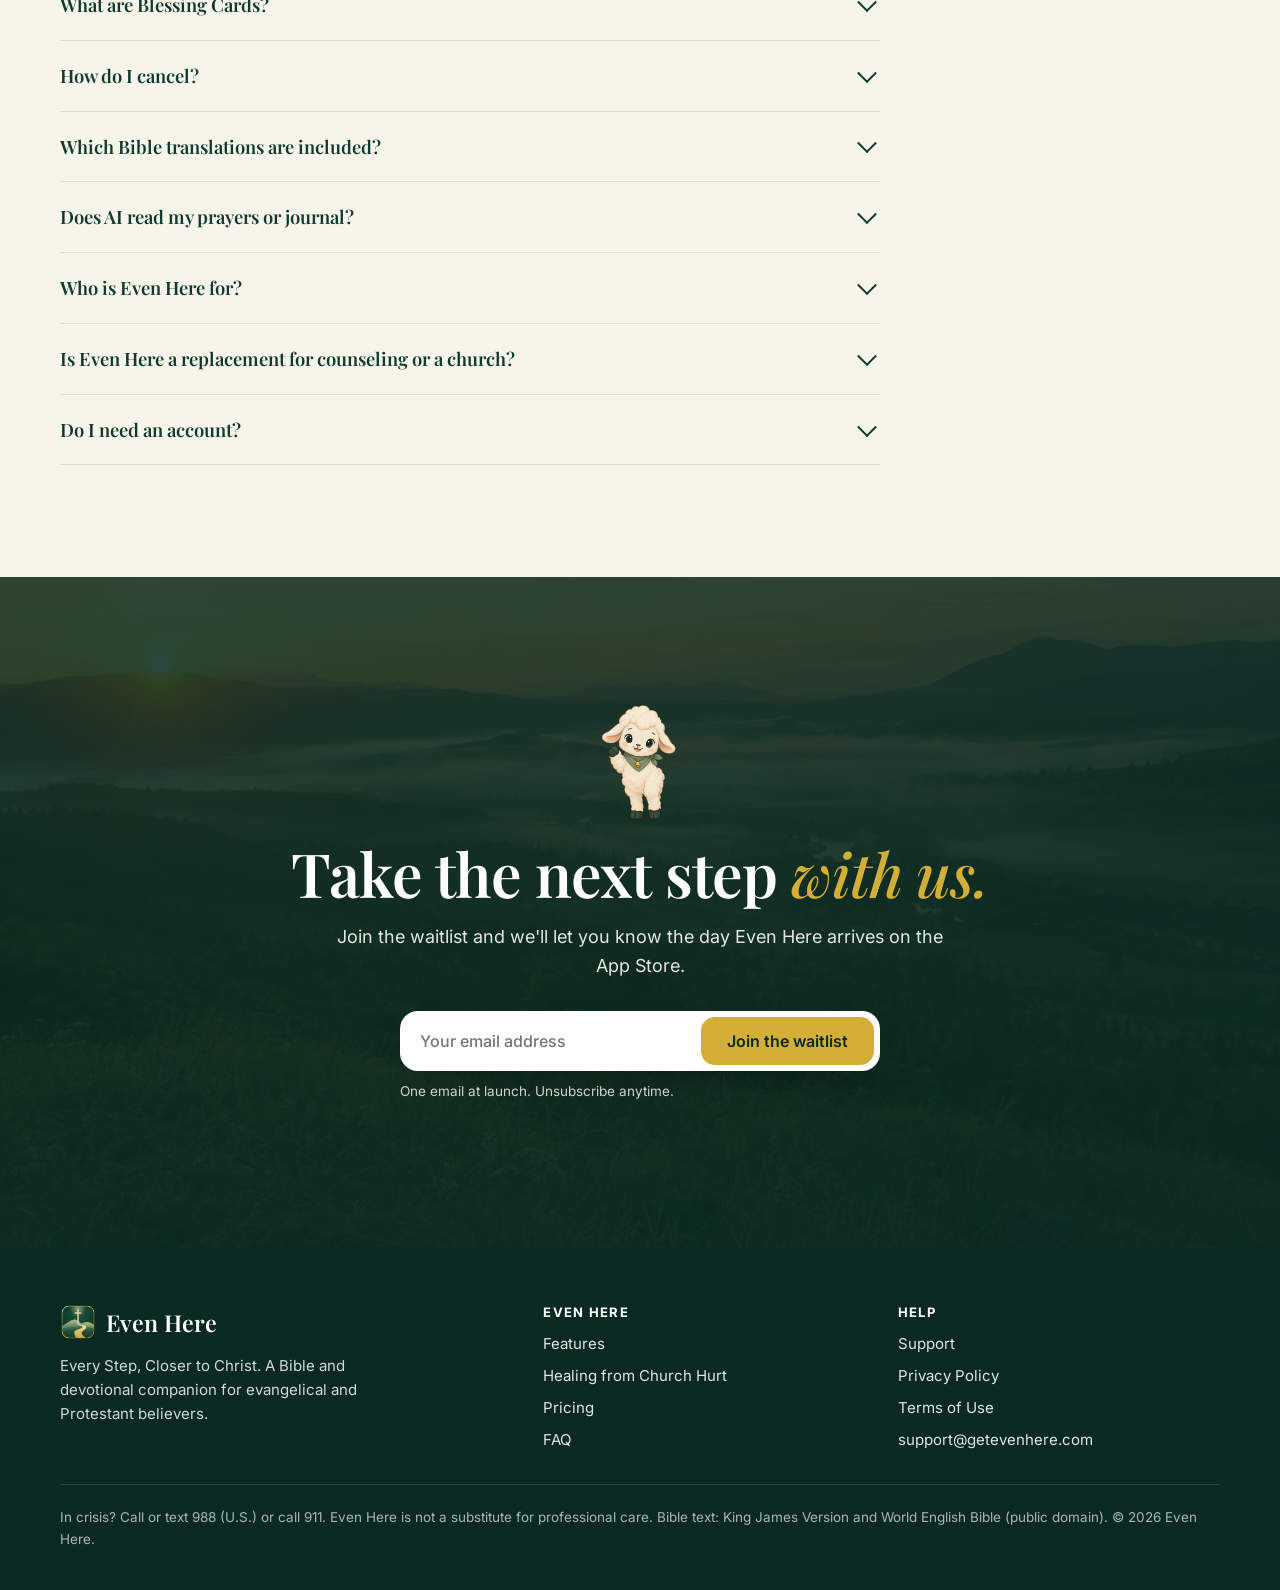
==== commit 7c6c09a9: "Update website" ====
--- a/index.html
+++ b/index.html
@@ -5,8 +5,7 @@
 <meta name="theme-color" content="#0F3B2E" />
 <meta property="og:title" content="Even Here | Every Step, Closer to Christ" /><meta property="og:description" content="A Bible and devotional app for what you&#x27;re going through: real Scripture, devotionals, prayer, fasting guides and healing from church hurt. Coming soon to iPhone." /><meta property="og:image" content="assets/logo-lockup.png" />
 <link rel="icon" href="assets/favicon.png" /><link rel="apple-touch-icon" href="assets/apple-touch-icon.png" />
-<link rel="preconnect" href="https://fonts.googleapis.com" /><link rel="preconnect" href="https://fonts.gstatic.com" crossorigin />
-<link href="https://fonts.googleapis.com/css2?family=Inter:wght@400;500;600;700&family=Playfair+Display:ital,wght@0,500;0,600;0,700;1,500;1,600&display=swap" rel="stylesheet" />
+<link rel="stylesheet" href="/card/card-fonts.css" />
 <link rel="stylesheet" href="styles.css" />
 </head><body id="top">
 <a class="skip" href="#main">Skip to content</a>
--- a/card/card-fonts.css
+++ b/card/card-fonts.css
@@ -0,0 +1,19 @@
+/* Fonts for the card page, served from this site (no Google Fonts request). Inter and Playfair Display, SIL Open Font License 1.1. */
+@font-face{font-family:'Inter';font-style:normal;font-weight:400;font-display:swap;src:url(assets/fonts/inter-latin-400-normal.woff2) format('woff2');unicode-range:U+0000-00FF,U+0131,U+0152-0153,U+02BB-02BC,U+02C6,U+02DA,U+02DC,U+0304,U+0308,U+0329,U+2000-206F,U+20AC,U+2122,U+2191,U+2193,U+2212,U+2215,U+FEFF,U+FFFD;}
+@font-face{font-family:'Inter';font-style:normal;font-weight:400;font-display:swap;src:url(assets/fonts/inter-latin-ext-400-normal.woff2) format('woff2');unicode-range:U+0100-02BA,U+02BD-02C5,U+02C7-02CC,U+02CE-02D7,U+02DD-02FF,U+0304,U+0308,U+0329,U+1D00-1DBF,U+1E00-1E9F,U+1EF2-1EFF,U+2020,U+20A0-20AB,U+20AD-20C0,U+2113,U+2C60-2C7F,U+A720-A7FF;}
+@font-face{font-family:'Inter';font-style:normal;font-weight:500;font-display:swap;src:url(assets/fonts/inter-latin-500-normal.woff2) format('woff2');unicode-range:U+0000-00FF,U+0131,U+0152-0153,U+02BB-02BC,U+02C6,U+02DA,U+02DC,U+0304,U+0308,U+0329,U+2000-206F,U+20AC,U+2122,U+2191,U+2193,U+2212,U+2215,U+FEFF,U+FFFD;}
+@font-face{font-family:'Inter';font-style:normal;font-weight:500;font-display:swap;src:url(assets/fonts/inter-latin-ext-500-normal.woff2) format('woff2');unicode-range:U+0100-02BA,U+02BD-02C5,U+02C7-02CC,U+02CE-02D7,U+02DD-02FF,U+0304,U+0308,U+0329,U+1D00-1DBF,U+1E00-1E9F,U+1EF2-1EFF,U+2020,U+20A0-20AB,U+20AD-20C0,U+2113,U+2C60-2C7F,U+A720-A7FF;}
+@font-face{font-family:'Inter';font-style:normal;font-weight:600;font-display:swap;src:url(assets/fonts/inter-latin-600-normal.woff2) format('woff2');unicode-range:U+0000-00FF,U+0131,U+0152-0153,U+02BB-02BC,U+02C6,U+02DA,U+02DC,U+0304,U+0308,U+0329,U+2000-206F,U+20AC,U+2122,U+2191,U+2193,U+2212,U+2215,U+FEFF,U+FFFD;}
+@font-face{font-family:'Inter';font-style:normal;font-weight:600;font-display:swap;src:url(assets/fonts/inter-latin-ext-600-normal.woff2) format('woff2');unicode-range:U+0100-02BA,U+02BD-02C5,U+02C7-02CC,U+02CE-02D7,U+02DD-02FF,U+0304,U+0308,U+0329,U+1D00-1DBF,U+1E00-1E9F,U+1EF2-1EFF,U+2020,U+20A0-20AB,U+20AD-20C0,U+2113,U+2C60-2C7F,U+A720-A7FF;}
+@font-face{font-family:'Inter';font-style:normal;font-weight:700;font-display:swap;src:url(assets/fonts/inter-latin-700-normal.woff2) format('woff2');unicode-range:U+0000-00FF,U+0131,U+0152-0153,U+02BB-02BC,U+02C6,U+02DA,U+02DC,U+0304,U+0308,U+0329,U+2000-206F,U+20AC,U+2122,U+2191,U+2193,U+2212,U+2215,U+FEFF,U+FFFD;}
+@font-face{font-family:'Inter';font-style:normal;font-weight:700;font-display:swap;src:url(assets/fonts/inter-latin-ext-700-normal.woff2) format('woff2');unicode-range:U+0100-02BA,U+02BD-02C5,U+02C7-02CC,U+02CE-02D7,U+02DD-02FF,U+0304,U+0308,U+0329,U+1D00-1DBF,U+1E00-1E9F,U+1EF2-1EFF,U+2020,U+20A0-20AB,U+20AD-20C0,U+2113,U+2C60-2C7F,U+A720-A7FF;}
+@font-face{font-family:'Playfair Display';font-style:normal;font-weight:500;font-display:swap;src:url(assets/fonts/playfair-display-latin-500-normal.woff2) format('woff2');unicode-range:U+0000-00FF,U+0131,U+0152-0153,U+02BB-02BC,U+02C6,U+02DA,U+02DC,U+0304,U+0308,U+0329,U+2000-206F,U+20AC,U+2122,U+2191,U+2193,U+2212,U+2215,U+FEFF,U+FFFD;}
+@font-face{font-family:'Playfair Display';font-style:normal;font-weight:500;font-display:swap;src:url(assets/fonts/playfair-display-latin-ext-500-normal.woff2) format('woff2');unicode-range:U+0100-02BA,U+02BD-02C5,U+02C7-02CC,U+02CE-02D7,U+02DD-02FF,U+0304,U+0308,U+0329,U+1D00-1DBF,U+1E00-1E9F,U+1EF2-1EFF,U+2020,U+20A0-20AB,U+20AD-20C0,U+2113,U+2C60-2C7F,U+A720-A7FF;}
+@font-face{font-family:'Playfair Display';font-style:normal;font-weight:600;font-display:swap;src:url(assets/fonts/playfair-display-latin-600-normal.woff2) format('woff2');unicode-range:U+0000-00FF,U+0131,U+0152-0153,U+02BB-02BC,U+02C6,U+02DA,U+02DC,U+0304,U+0308,U+0329,U+2000-206F,U+20AC,U+2122,U+2191,U+2193,U+2212,U+2215,U+FEFF,U+FFFD;}
+@font-face{font-family:'Playfair Display';font-style:normal;font-weight:600;font-display:swap;src:url(assets/fonts/playfair-display-latin-ext-600-normal.woff2) format('woff2');unicode-range:U+0100-02BA,U+02BD-02C5,U+02C7-02CC,U+02CE-02D7,U+02DD-02FF,U+0304,U+0308,U+0329,U+1D00-1DBF,U+1E00-1E9F,U+1EF2-1EFF,U+2020,U+20A0-20AB,U+20AD-20C0,U+2113,U+2C60-2C7F,U+A720-A7FF;}
+@font-face{font-family:'Playfair Display';font-style:normal;font-weight:700;font-display:swap;src:url(assets/fonts/playfair-display-latin-700-normal.woff2) format('woff2');unicode-range:U+0000-00FF,U+0131,U+0152-0153,U+02BB-02BC,U+02C6,U+02DA,U+02DC,U+0304,U+0308,U+0329,U+2000-206F,U+20AC,U+2122,U+2191,U+2193,U+2212,U+2215,U+FEFF,U+FFFD;}
+@font-face{font-family:'Playfair Display';font-style:normal;font-weight:700;font-display:swap;src:url(assets/fonts/playfair-display-latin-ext-700-normal.woff2) format('woff2');unicode-range:U+0100-02BA,U+02BD-02C5,U+02C7-02CC,U+02CE-02D7,U+02DD-02FF,U+0304,U+0308,U+0329,U+1D00-1DBF,U+1E00-1E9F,U+1EF2-1EFF,U+2020,U+20A0-20AB,U+20AD-20C0,U+2113,U+2C60-2C7F,U+A720-A7FF;}
+@font-face{font-family:'Playfair Display';font-style:italic;font-weight:500;font-display:swap;src:url(assets/fonts/playfair-display-latin-500-italic.woff2) format('woff2');unicode-range:U+0000-00FF,U+0131,U+0152-0153,U+02BB-02BC,U+02C6,U+02DA,U+02DC,U+0304,U+0308,U+0329,U+2000-206F,U+20AC,U+2122,U+2191,U+2193,U+2212,U+2215,U+FEFF,U+FFFD;}
+@font-face{font-family:'Playfair Display';font-style:italic;font-weight:500;font-display:swap;src:url(assets/fonts/playfair-display-latin-ext-500-italic.woff2) format('woff2');unicode-range:U+0100-02BA,U+02BD-02C5,U+02C7-02CC,U+02CE-02D7,U+02DD-02FF,U+0304,U+0308,U+0329,U+1D00-1DBF,U+1E00-1E9F,U+1EF2-1EFF,U+2020,U+20A0-20AB,U+20AD-20C0,U+2113,U+2C60-2C7F,U+A720-A7FF;}
+@font-face{font-family:'Playfair Display';font-style:italic;font-weight:600;font-display:swap;src:url(assets/fonts/playfair-display-latin-600-italic.woff2) format('woff2');unicode-range:U+0000-00FF,U+0131,U+0152-0153,U+02BB-02BC,U+02C6,U+02DA,U+02DC,U+0304,U+0308,U+0329,U+2000-206F,U+20AC,U+2122,U+2191,U+2193,U+2212,U+2215,U+FEFF,U+FFFD;}
+@font-face{font-family:'Playfair Display';font-style:italic;font-weight:600;font-display:swap;src:url(assets/fonts/playfair-display-latin-ext-600-italic.woff2) format('woff2');unicode-range:U+0100-02BA,U+02BD-02C5,U+02C7-02CC,U+02CE-02D7,U+02DD-02FF,U+0304,U+0308,U+0329,U+1D00-1DBF,U+1E00-1E9F,U+1EF2-1EFF,U+2020,U+20A0-20AB,U+20AD-20C0,U+2113,U+2C60-2C7F,U+A720-A7FF;}
